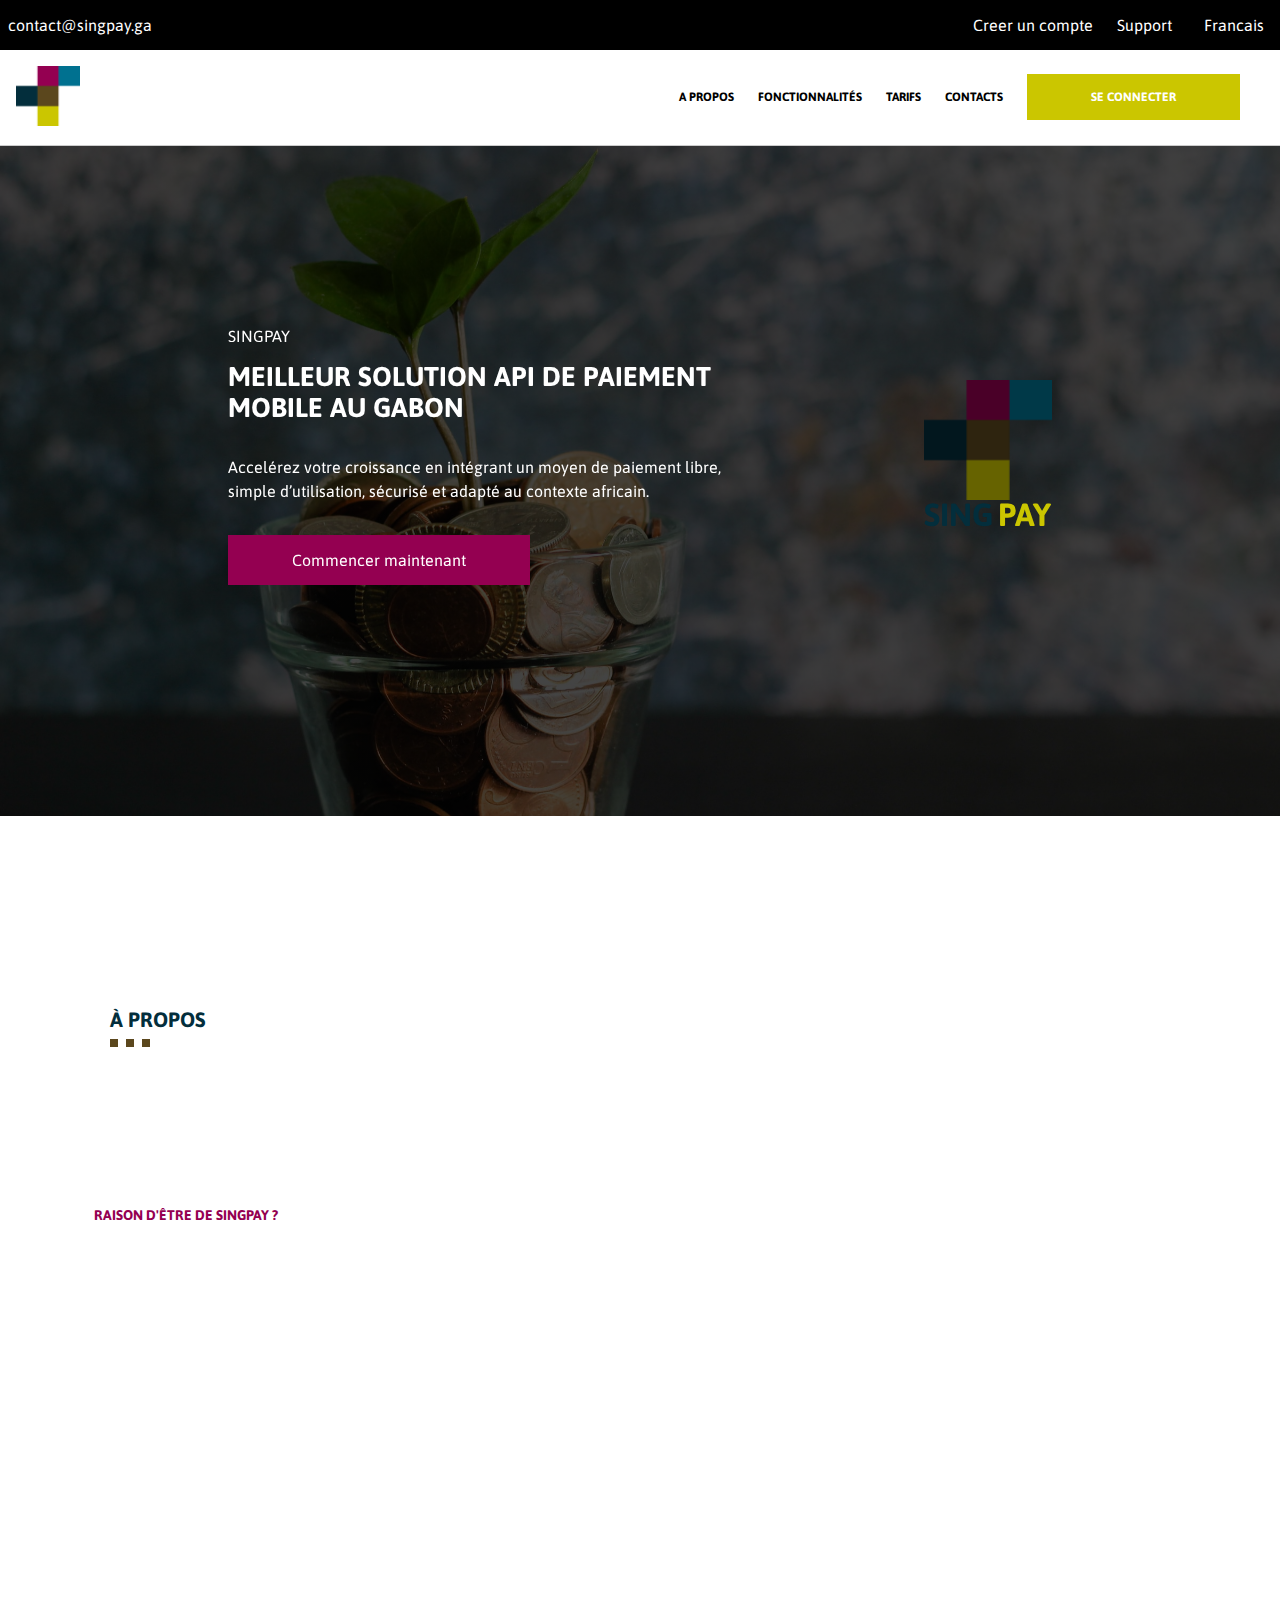
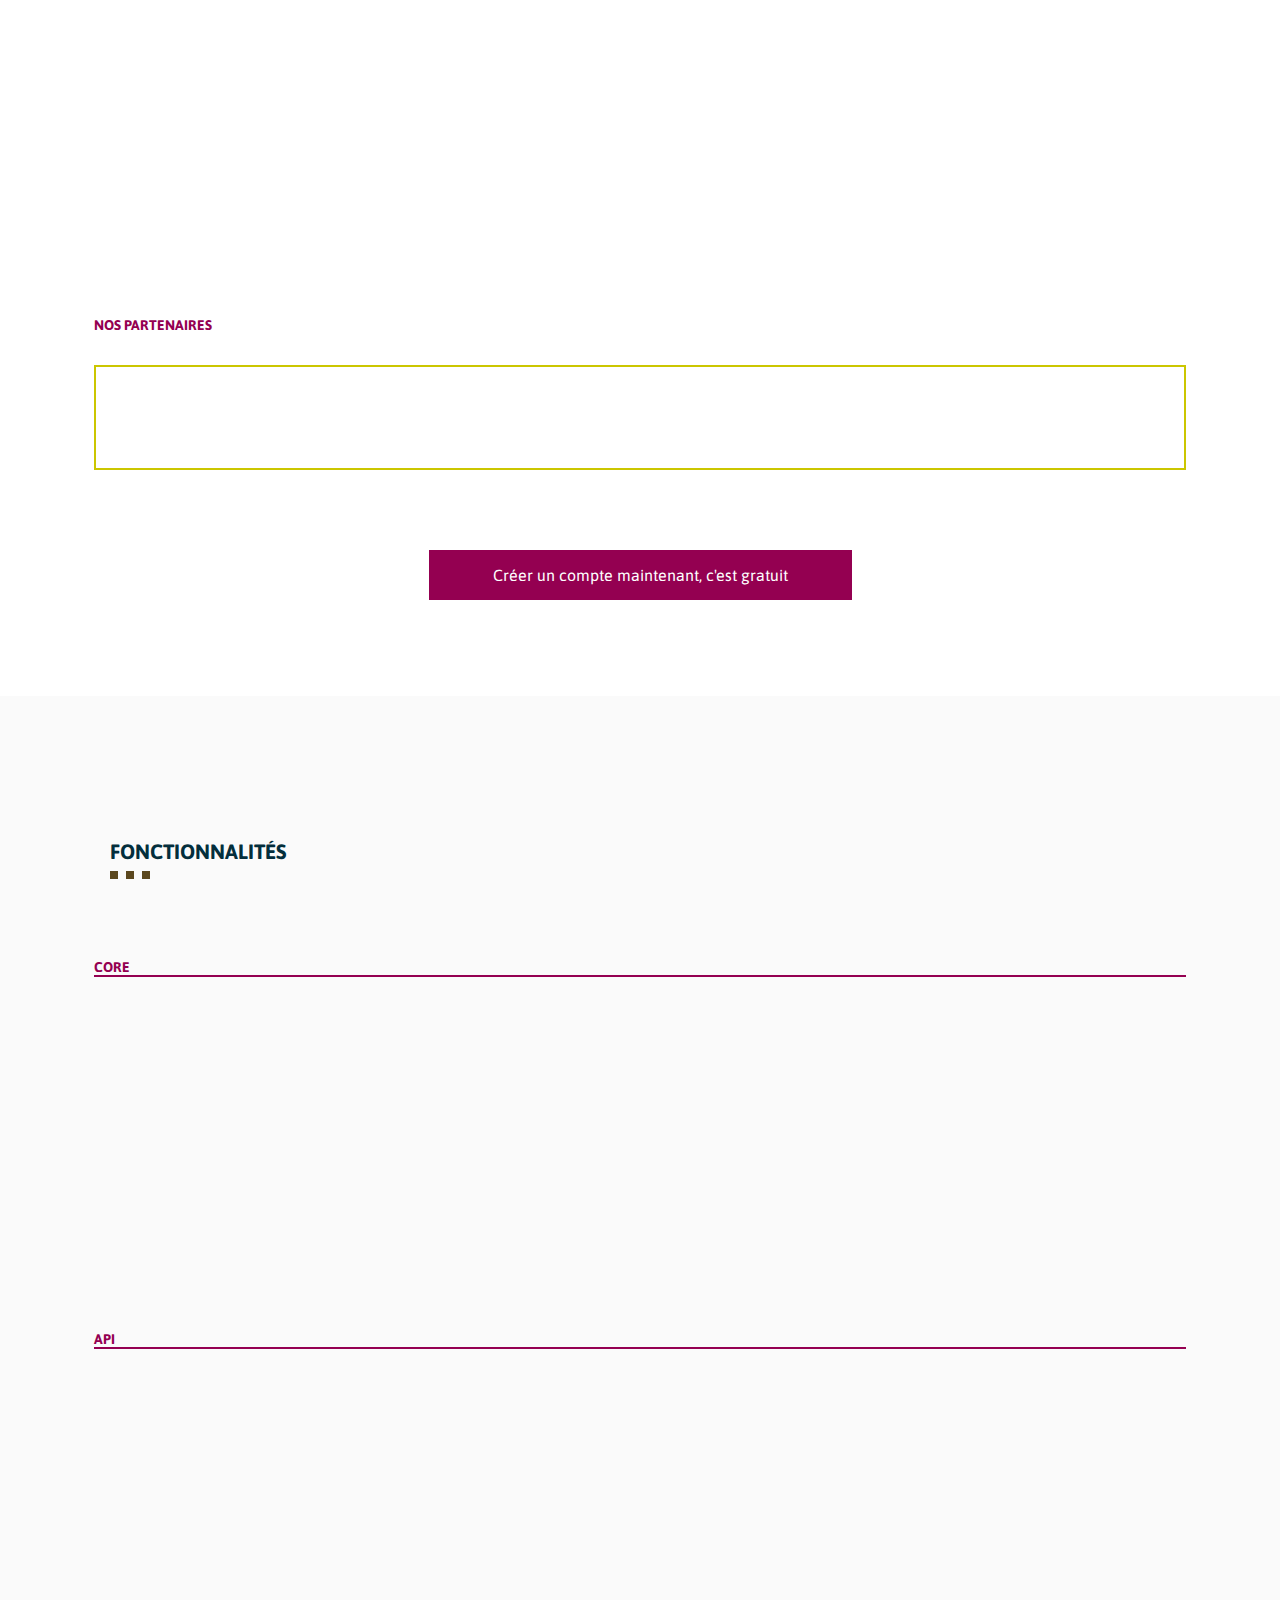
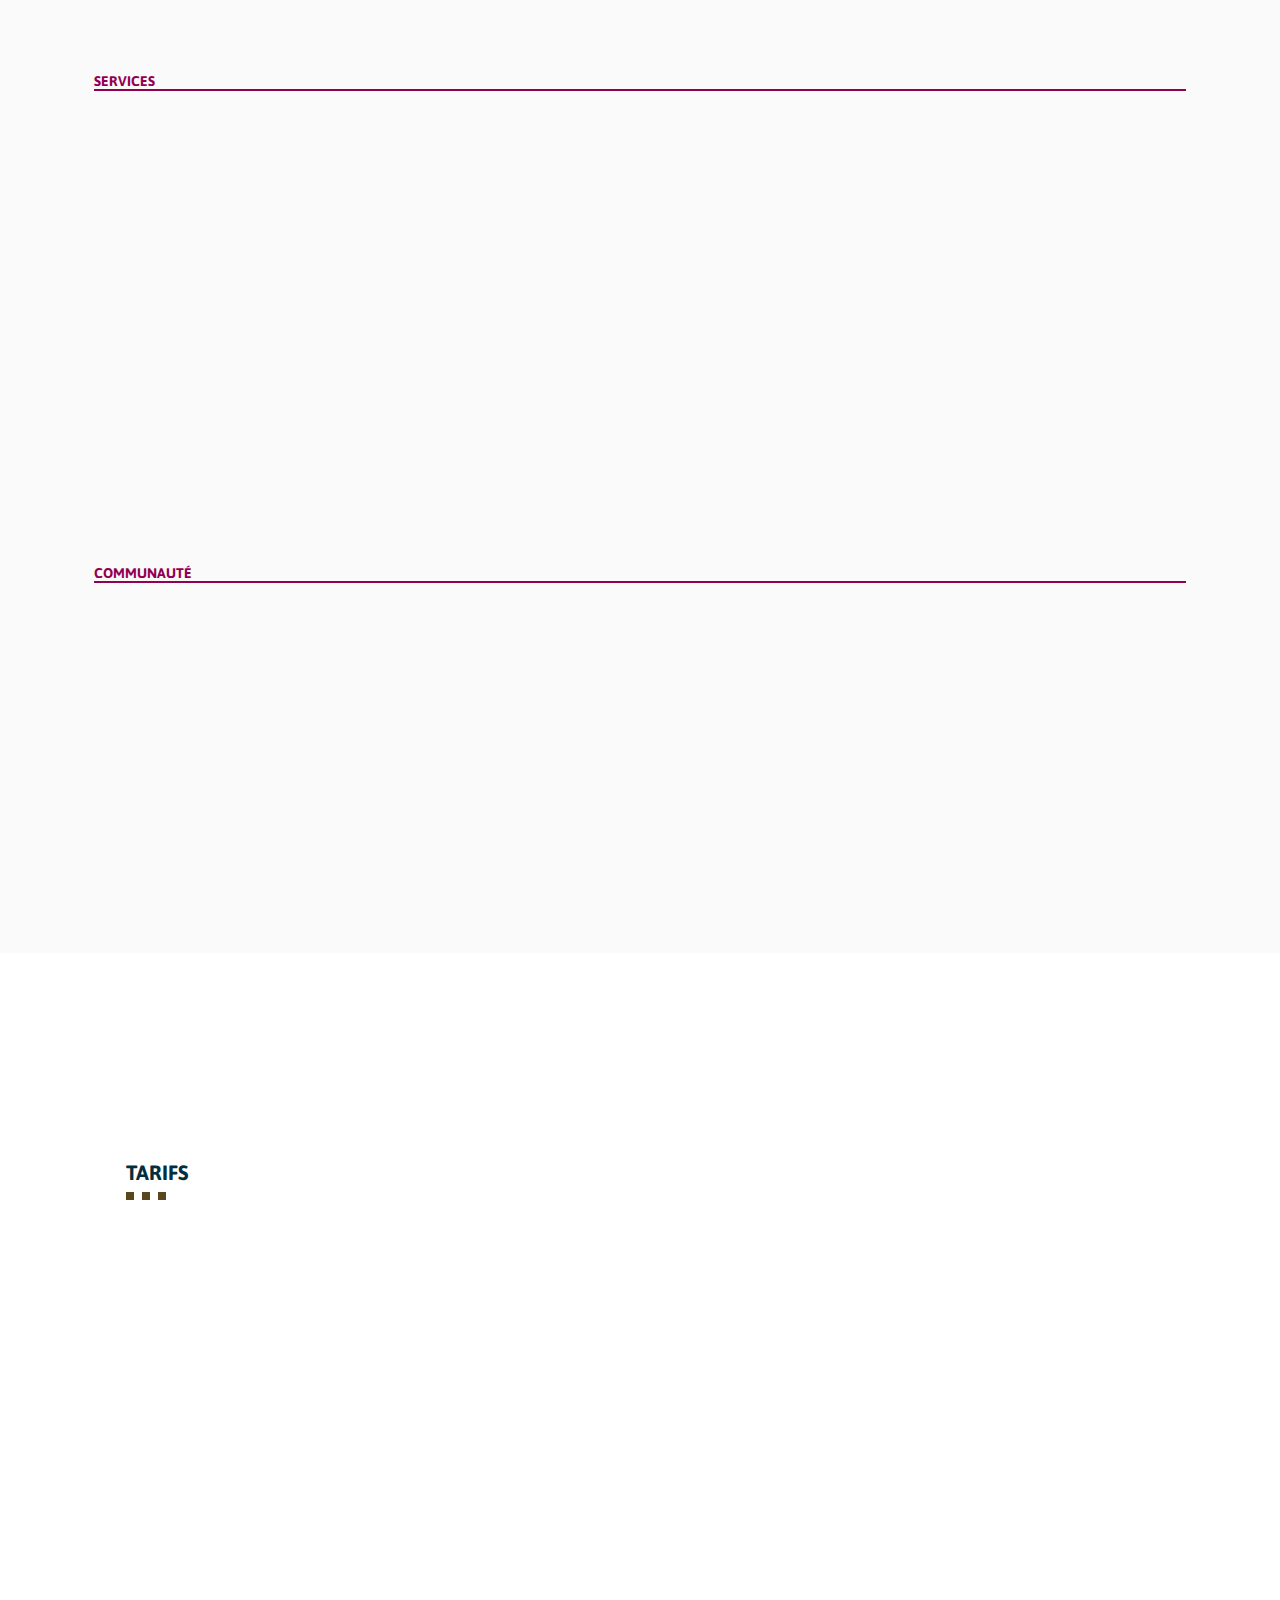
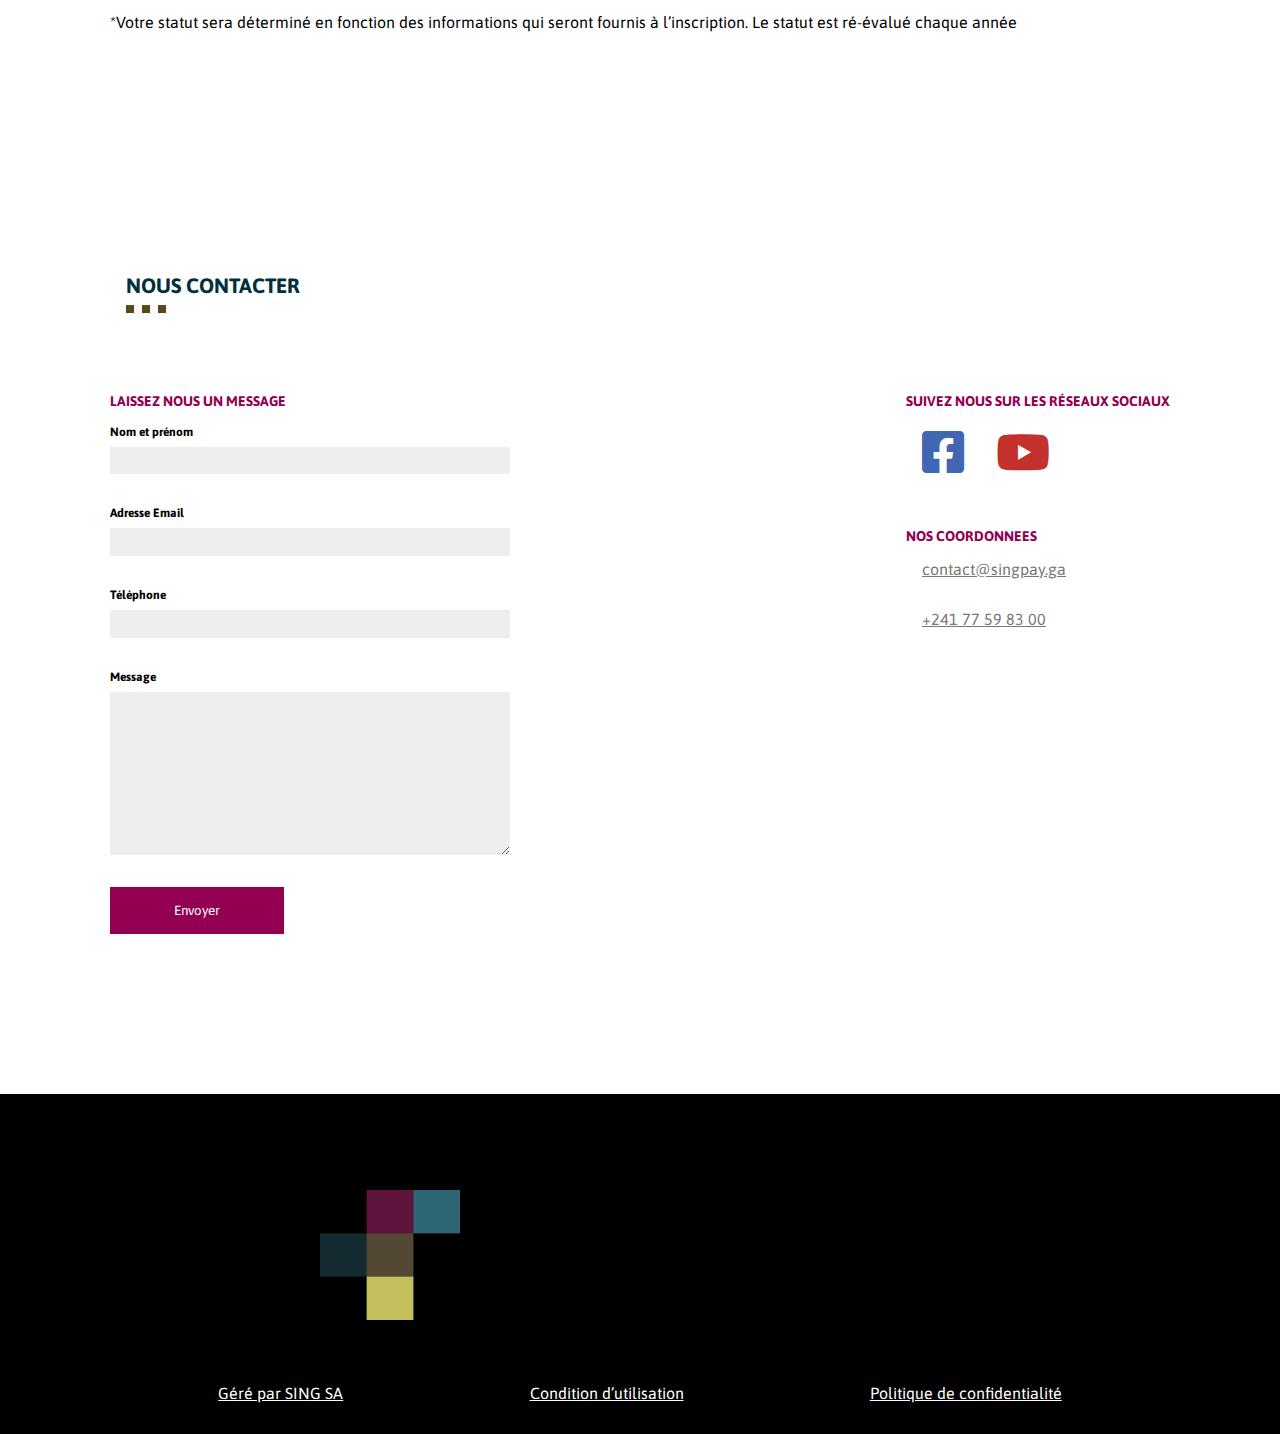
==== index.html @ ab8f1de6 "feat animation" ====
<!DOCTYPE html>
<html lang="en">
<head>
  <meta charset="UTF-8">
  <meta http-equiv="X-UA-Compatible" content="IE=edge">
  <meta name="viewport" content="width=device-width, initial-scale=1.0">
  <title>SingPay - Accelérer votre croissance en intégrant un moyen de paiement libre, simple d’utilisation, sécurisé et adapté au contexte africain.</title>
  
  <link href="https://unpkg.com/aos@2.3.1/dist/aos.css" rel="stylesheet">
  <script src="https://unpkg.com/aos@2.3.1/dist/aos.js"></script>
  <link rel="stylesheet" href="./lib/icomoon/style.css">
  <link rel="stylesheet" href="https://cdnjs.cloudflare.com/ajax/libs/font-awesome/5.15.4/css/all.min.css" integrity="sha512-1ycn6IcaQQ40/MKBW2W4Rhis/DbILU74C1vSrLJxCq57o941Ym01SwNsOMqvEBFlcgUa6xLiPY/NS5R+E6ztJQ==" crossorigin="anonymous" referrerpolicy="no-referrer" />
  <link rel="stylesheet" href="https://cdnjs.cloudflare.com/ajax/libs/font-awesome/5.15.3/css/all.min.css" integrity="sha512-iBBXm8fW90+nuLcSKlbmrPcLa0OT92xO1BIsZ+ywDWZCvqsWgccV3gFoRBv0z+8dLJgyAHIhR35VZc2oM/gI1w==" crossorigin="anonymous" />
  <link rel="preconnect" href="https://fonts.gstatic.com">
  <link href="https://fonts.googleapis.com/css2?family=Asap&family=Asap+Condensed&family=Roboto&display=swap" rel="stylesheet">
  <link href="https://fonts.googleapis.com/css2?family=Bebas+Neue&display=swap" rel="stylesheet">
  <link rel="stylesheet" href="./style/style.css">
  <link rel="stylesheet" href="./style/header.css">
  <link rel="stylesheet" href="./style/home.css">
  <link rel="stylesheet" href="./style/about.css">
  <link rel="stylesheet" href="./style/feature.css">
  <link rel="stylesheet" href="./style/pricing.css">
  <link rel="stylesheet" href="./style/contact.css">
  <link rel="stylesheet" href="./style/footer.css">
  
</head>
<body>
  
  <header>
    <aside class="topbar">
      <a href="mailto:contact@singpay.ga" class="email">contact@singpay.ga</a>
      <div class="support">
        <a href="https://client.singpay.ga/register" class="CreateAccount">Creer un compte</a>
        
        <div class="dropdown">
          <span class="dropdown-title Support">Support</span>
          <div class="dropdown-content">
            <a href="https://client.singpay.ga/doc/reference/index.html" target="blank" class="dropdown-item Documentation">Documentation</a>
            <a href="#" class="dropdown-item Tuto">Didactitiel</a>
          </div>
        </div>
        
        <div class="dropdown">
          <span class="dropdown-title" id="langId">Francais</span>
          <div class="dropdown-content">
            <a href="#" class="dropdown-item French" onclick="translateUI('fr')">Français</a>
            <a href="#" class="dropdown-item English" onclick="translateUI('en')">English</a>
          </div>
        </div>
        
      </div>
    </aside>
    
    <aside class="main-header">
        <a href="/"><img src="./images/icon.png" alt="Logo" class="logo"></a>
        <span class="humberger" onclick="toogleMenu('mainNav')">
          <i class="fas fa-bars"></i>
        </span>
        <nav id="mainNav">
          <span class="humberger" onclick="toogleMenu('mainNav')">
            <i class="fas fa-times"></i>
          </span>
          <a href="#about" onclick="hideMenu('mainNav')" class="About">A propos</a>
          <a href="#feature" onclick="hideMenu('mainNav')" class="Feature">Fonctionnalités</a>
          <a href="#pricing" onclick="hideMenu('mainNav')" class="Pricing">Tarifs</a>
          <a href="#contact" onclick="hideMenu('mainNav')" class="Contact">Contacts</a>
          <a href="https://client.singpay.ga/login" class="yellow-button Connect" onclick="hideMenu('mainNav')">Se connecter</a>
        </nav>
    </aside>
  </header>

  <section class="home">
    <aside class="content" data-aos="fade-in">
      <span class="text-head">SingPay</span>
      <span class="text-title BestTool">Meilleur solution API de paiement Mobile au Gabon</span>
      <p class="ValueProposition">Accelérez votre croissance en intégrant un moyen de paiement libre, simple d’utilisation, sécurisé et adapté au contexte africain.</p>
      
      <a href="https://client.singpay.ga/register" class="pink-button StartNow">Commencer maintenant</a>
    </aside>
    
    <aside class="illustration"  data-aos="fade-right">
      <img src="./images/icon.png" alt="Logo" class="logo">
      <p class="singpay">
        <span class="blue">SING</span>
        <span class="yellow">PAY</span>
      </p>
    </aside>
  </section>

  
  <main>
    <div class="main-wrapper">
      <section id="about" class="about">
          <div class="section-wrapper">
            <div class="section-title">
              <h1 class="About">à Propos</h1>
              <div class="squares">
                <div class="square1"></div>
                <div class="square2"></div>
                <div class="square3"></div>
              </div>
            </div>
            
            <p class="about-main-p" data-aos="zoom-in">SingPay est un agrégateur de moyens de paiements simple d'utilisation, accessible aux startups et aux grandes entreprises avec un support pour les projets de l'administration publique.</p>
            
            <h3 class="Partner">Raison d'être de SingPay ?</h3>
            
            <div class="raison">
              <div class="img-container" data-aos="fade-right">
                <img src="./images/raison.jpg" alt="Raison d'etre">
              </div>
              
              <div class="raison-text" data-aos="fade-up">
                <i class="fas fa-quote-left"></i>
                <p>L’objectif de SingPay est de faciliter l’intégration des moyens de paiement dans les différentes solutions d’un écosystème digital en croissance, en baissant un certain nombre barrière à l’entrée notamment pour les projets en démarrage et les projets de l’administration publique.</p>
                <i class="fas fa-quote-right"></i>
              </div>
            </div>

            <article>
              <aside data-aos="zoom-in">
                <span class="icon-weakness"></span>
                <h2 class="Integrateur">Sans frais</h2>
                <p class="WhyAPI">SingPay ne reçoit aucun frais pour les projets qui n’ont pas encore atteint un certain niveau de transaction.</p>
              </aside>
              
              <aside data-aos="zoom-in">
                <span class="icon-secure"></span>
                <h2 class="Gateway">Tiers de confiance</h2>
                <p class="WhyGateway">SingPay réponds aux exigeances des différentes solutions de paiement et mets à la disposition de ces utilisateurs des API permettant d'utiliser ces solutions sans configuration supplémentaires.</p>
              </aside>
              
              <aside data-aos="zoom-in">
                <span class="icon-click" style="font-weight: 500; transform: scale(1.4);"></span>
                <h2 class="Dashboard">Facile d’acces</h2>
                <p class="WhyDashboard">La création d'un compte sur SingPay est gratuit et ce dernier vous donne directement accès aux fonctionnalité offerte dans un environnement test similaire à celui de prodcution.</p>
              </aside>
              
            </article>
            
            <h3 class="Partner">Nos Partenaires</h3>
            
            <div class="partners">
              <img src="./images/airtel_money.png" alt="Airtel Money" data-aos="zoom-in" class="partner">
              <img src="./images/ecobankpay.jpg" alt="Airtel Money" data-aos="zoom-in" class="partner">
            </div>
            
            <div class="action">
              <a href="https://client.singpay.ga/register" class="pink-button CreateAccountNowIsFree">Créer un compte maintenant, c'est gratuit</a>
            </div>
          </div>
          
      </section>
      
      <section id="feature" class="feature">
        <div class="section-wrapper">
          <div class="section-title">
            <h1 class="Feature">Fonctionnalités</h1>
            <div class="squares">
              <div class="square1"></div>
              <div class="square2"></div>
              <div class="square3"></div>
            </div>
          </div>
          
          <article>
            <h3>Core</h3>
         
            <div class="features" data-aos="fade-up">
              <aside>
                <h4 class="Paiement">Paiement</h4>
                <p class="PaimentExplain">Permettez à vos clients d’effectuer des paiements mobile money depuis votre plateforme de paiement en ligne.</p>
              </aside>
              
              <aside>
                <h4>Portefeuille</h4>
                <p class="WordPressExplain">SingPay encapsule les comptes réels des clients dans des Portefeuille.</p>
              </aside>
              
              <aside>
                <h4>Transaction</h4>
                <p class="PrestashopExplain">Dans le module core SingPay gère les paiements réels aux partenaires et associe chaque transaction au portefeuille correspondant.</p>
              </aside>
            </div>
          </article>
          
          <article>
            <h3>API</h3>
            
            <div class="features large" data-aos="fade-up">
              <aside>
                <h4 class="Wallet">SingPay Ref</h4>
                <p class="WalletExplain">SingPay fournis aux developpeurs une API Restfull leur permettant de realiser des interactions sur les Portefeuille, les transactions et les paiement.</p>
                <a href="https://client.singpay.ga/doc/reference/index.html" class="ShowTuto">Voir la documentation</a>
              </aside>

            </div>
          </article>
          
          <article>
            <h3>Services</h3>
         
            <div class="features" data-aos="fade-up">
              <aside>
                <h4 class="Paiement">Workspace</h4>
                <p class="PaimentExplain">En créant un compte sur la plateforme SingPay client, vous avez automatiquement accès à SingPay Workspace. Cette plateforme vous permet d’accéder à vos identifiants d’API, de gérer vos portefeuilles et vos transactions, d’accéder à l’API et de partager les informations sur un portefeuille à vos partenaires.</p>
              </aside>
              
              <aside>
                <h4>Sandbox</h4>
                <p class="WordPressExplain">Juste apèrs votre inscription, SingPay vous crée un portefeuille virtuel. Ce qui vous permet d’utiliser l’API comme si vous aviez un portefeuille réel.</p>
              </aside>
              
              <aside>
                <h4>Externalisation</h4>
                <p class="PrestashopExplain">Vous ne voulez pas réaliser de développement en ce qui concerne le paiement, vous pouvez externaliser votre processus de paiement en vous synchronisant avec notre plateforme de paiment en ligne sécurisé sans avoir besoin de coder quoi que ce soit.</p>
              </aside>
            </div>
          </article>
          
          <article>
            <h3>Communauté</h3>
         
            <div class="features" data-aos="fade-up">
              <aside>
                <h4 class="Paiement">Plugin</h4>
                <p class="PaimentExplain">Les développeurs qui utilisent SingPay au quotidien partagent leur expérience en proposant des outils permettant de faciliter les intégrations dans différentes situations.</p>
              </aside>
              
              <aside>
                <h4>Integration</h4>
                <p class="WordPressExplain">Nous mettons systématiquement des ressources à votre disposition pour vous aider à intégrer nos différentes solutions.</p>
              </aside>
              
              <aside>
                <h4>Support</h4>
                <p class="PrestashopExplain">Le support SingPay est constitué d'une Documentation de référence, d'un didactitiel vidéo et d'un contact support disponible 24/7 </p>
              </aside>
            </div>
          </article>
        </div>
      </section>
      
      <section id="pricing" class="pricing">
        <div class="section-wrapper">
          <div class="section-wrapper">
            <div class="section-title">
              <h1 class="Pricing">Tarifs</h1>
              <div class="squares">
                <div class="square1"></div>
                <div class="square2"></div>
                <div class="square3"></div>
              </div>
            </div>
            
            <div class="offres">
              
              <div class="offre" data-aos="flip-up">
                <h4 class="title">Startup</h4>
                <p class="detail StartupExplain">En dessous de 25 Million de transactions enregistré sur SingPay, vous bénéficiez de 0% de frais.</p>
                <p class="taux StartupTaux">Gratuit</p>
              </div>
              
              <div class="offre" data-aos="flip-up">
                <h4 class="title Entreprise">Entreprise</h4>
                <p class="detail EnterpriseExplain">Entreprise ayant réalisé un chiffre d’affaire supérieur à 25 Million de Francs CFA.</p>
                <p class="taux">2,5 % <span class="PerTransaction">par transaction</span></p>
              </div>
              
              <div class="offre" data-aos="flip-up">
                <h4 class="title">Administration</h4>
                <p class="detail AdminExplain">Les solutions numériques commandés par l’administration public</p>
                <p class="taux ">1,5 % <span class="PerTransaction">par transaction</span></p>
              </div>
              
            </div>
            
            <p class="PricingNB">*Votre statut sera déterminé en fonction des informations qui seront fournis à l’inscription. Le statut est ré-évalué chaque année</p>
        </div>
      </section>
      
      <section id="contact" class="contact">
        <div class="section-wrapper">
          <div class="section-wrapper">
            <div class="section-title">
              <h1 class="Contact">Nous contacter</h1>
              <div class="squares">
                <div class="square1"></div>
                <div class="square2"></div>
                <div class="square3"></div>
              </div>
            </div>
          </div>
          
          <div class="contacts">
            <div class="contact-form">
              
              <h3 class="LetMessage">Laissez nous un message</h3>
              
              <div class="form-group">
                <label for="nom" class="Fullname">Nom et prénom</label>
                <input id="nom" type="text">
              </div>
              
              <div class="form-group">
                <label for="email" class="Email">Adresse Email</label>
                <input type="email" id="email">
              </div>
              
              <div class="form-group">
                <label for="telephone" class="Tel">Téléphone</label>
                <input type="tel" id="telephone">
              </div>
              
              <div class="form-group">
                <label for="message" class="Message">Message</label>
                <textarea name="message" id="message" cols="30" rows="10"></textarea>
              </div>
              
              <button class="pink-button Send" onclick="sendMessage()">Envoyer</button>
              
              <div id="feedback" style="padding: 1rem;"></div>
              
            </div>
            
            <div class="other-contact">
              <h3 class="Follow">Suivez nous sur les réseaux sociaux</h3>
              <div class="socials">
                <a href="#" style="color: #4267B2;"><i class="fab fa-facebook-square"></i></a>
                <a href="#" style="color: #C4302B;"><i class="fab fa-youtube"></i></a>
              </div>
              
              <h3 class="Coordonne">Nos coordonnees</h3>
              
              <div class="coordonnees">
                <a href="mailto://contact@singpay.ga">contact@singpay.ga</a>
                <a href="tel://+241077598300"> +241 77 59 83 00</a>        
              </div>
              
            </div>
          </div>
      </section>
    </div>
  </main>
  
  <footer>
    <section class="message">
      <img src="./images/icon.png" alt="LOGO" class="gray-logo">
      <p class="Presentation" data-aos="fade-left">SingPay est un intégrateur d’API de paiement mobile développé par la Société d’Incubation Numérique du Gabon pour aider les startups à se lancer plus rapidement en baissant la barrière du partage de revenu avec les autres acteurs imposé par les intégrateurs traditionnels.</p>
    </section>
    
    <section class="link">
      <a href="https://www.sing.ga" class="By">Géré par SING SA</a>
      <a href="#" class="CGU">Condition d’utilisation</a>
      <a href="#" class="PC">Politique de confidentialité</a>
    </section>
  </footer>
  
  <script src="./js/script.js"></script>
  
</body>
</html>
---- lib/icomoon/style.css ----
@font-face {
  font-family: 'icomoon';
  src:  url('fonts/icomoon.eot?816x1d');
  src:  url('fonts/icomoon.eot?816x1d#iefix') format('embedded-opentype'),
    url('fonts/icomoon.ttf?816x1d') format('truetype'),
    url('fonts/icomoon.woff?816x1d') format('woff'),
    url('fonts/icomoon.svg?816x1d#icomoon') format('svg');
  font-weight: normal;
  font-style: normal;
  font-display: block;
}

[class^="icon-"], [class*=" icon-"] {
  /* use !important to prevent issues with browser extensions that change fonts */
  font-family: 'icomoon' !important;
  speak: never;
  font-style: normal;
  font-weight: normal;
  font-variant: normal;
  text-transform: none;
  line-height: 1;

  /* Better Font Rendering =========== */
  -webkit-font-smoothing: antialiased;
  -moz-osx-font-smoothing: grayscale;
}

.icon-click:before {
  content: "\e900";
}
.icon-secure:before {
  content: "\e901";
}
.icon-weakness:before {
  content: "\e902";
}
---- style/style.css ----
* {
  padding: 0;
  margin: 0;
  box-sizing: border-box;
  font-family: 'Asap', sans-serif;
  scroll-behavior: smooth;
}

/*Main*/

p {
  line-height: 1.5em;
}

.home {
  margin-top: 6rem;
}

section {
  display: flex;
  flex-direction: column;
  justify-content: flex-start;
  align-items: center;
}

section .section-wrapper {
  width: 1124px;
  max-width: 95%;
  padding: 1rem;
}

main .main-wrapper section {
  margin-top: 4rem;
}

h3 {
  color: #940051;
  text-transform: uppercase;
  font-size: 14px;
}

/* dropdown*/

.dropdown {
  display: flex;
  flex-direction: column;
}

.dropdown .dropdown-content {
  height: 0;
  width: 0;
  transition: 0.4s;
  position: absolute;
  overflow: hidden;
  transform: translate(-3rem, 1rem);
}

.dropdown:hover .dropdown-content {
  display: flex;
  flex-direction: column;
  background-color: white;
  box-shadow: 1px 0.5px 10px #444;
  border-radius: 4px;
  padding: 0;
  height: 6rem;
  width: fit-content;
  margin-right: 10rem;
}

.dropdown:hover .dropdown-content .dropdown-item {
  padding: 1rem;
  color: black;
  font-size: 0.9em;
}

.dropdown:hover .dropdown-content .dropdown-item:hover {
  padding: 1rem;
  color: black;
  background-color: #ccc;
}


/*Button*/

.yellow-button {
  background-color: #CBC600;
  color: white;
  padding: 1rem 4rem;
  display: inline-block;
  text-align: center;
}

.pink-button {
  background-color: #940051;
  color: white;
  padding: 1rem 4rem;
  display: inline-block;
  text-align: center;
  text-decoration: none;
}

/* Section title */

.section-title {
  display: flex;
  flex-direction: column;
  justify-content: flex-start;
  align-items: flex-start;
  padding: 1rem;
}

.section-title h1 {
  text-transform: uppercase;
  color: #032E3C;
  font-weight: bold;
  margin-top: 6rem;
  margin-bottom: 0.5rem;
  font-size: 1.3em;
}

.section-title .squares {
  display: flex;
}

.section-title .squares > div {
  width: 0.5rem;
  height: 0.5rem;
  background-color: #5B471D;
  margin-right: 0.5rem;
}

/*humberger*/

.humberger {
  width: 40px;
  height: 40px;
  justify-content: center;
  align-items: center;
  display: flex;
  border-radius: 100px;
  border: 2px solid #CBC600;
  color: #CBC600;
  display: none;
}

.humberger i {
  font-size: 24px;
}

/* Button */

button {
  border: none;
}
---- style/header.css ----
header {
  position: fixed;
  z-index: 999;
  top: 0;
  left: 0;
  width: 100%;
}

header .topbar {
  background: black;
  display: flex;
  flex-direction: row;
  justify-content: space-between;
  align-items: center;
  align-content: center;
  color: white;
  padding-left: 0.5rem;
}

header .topbar a {
  text-decoration: none;
  color: white;
}

header .topbar .support {
  display: flex;
  flex-direction: row;
  align-items: center;
}

header .topbar .support * {
  padding: 0.5rem;
}


header .main-header .logo {
  width: 4rem;
}

header .main-header {
  display: flex;
  flex-direction: row;
  justify-content: space-between;
  align-content: center;
  padding: 1rem;
  border-bottom: 1px solid #ccc;
  background: white;
}

header .main-header nav {
  display: flex;
  flex-direction: row;
  align-items: center;
  justify-content: flex-start;
}

header .main-header nav a {
  text-decoration: none;
  margin-right: 1.5rem;
  font-size: 12px;
  font-weight: bold;
  text-transform: uppercase;
  color: black;
  transition: 0.4s;
}

header .main-header nav a:hover {
  color: #CBC600;
  border: 1px solid #CBC600;
  background-color: white;
}

header .main-header nav .yellow-button {
  color: white;
}

@media (max-width: 700px) {
  .humberger {
    display: flex;
  }
  
  header .main-header nav {
    height: 0;
    overflow: hidden;
    position: fixed;
    top: 0;
    left: 0;
    transition: 0.4s;
    background: white;
    display: flex;
    flex-direction: column;
    justify-content: center;
    align-items: center;
    z-index: 99999;
    width: 100vw;
    background: linear-gradient(#ffffff9c, #ffffff9c),
     url(https://images.unsplash.com/photo-1493552152660-f915ab47ae9d?ixid=MnwxMjA3fDB8MHxwaG90by1wYWdlfHx8fGVufDB8fHx8&ixlib=rb-1.2.1&auto=format&fit=crop&w=634&q=80);
  }
  
  header .main-header .show-nav {
    height: 100vh;
  }
  
  header .main-header .show-nav a {
    display: inline-block;
    margin-bottom: 2rem;
    transition: 0.4s;
  }
  
  header .main-header .show-nav .humberger {
    position: absolute;
    top: 2rem;
    right: 2rem;
  }
}

@media (max-width: 500px) {
  
  header .topbar .email {
    display: none;
  }
}
---- style/home.css ----
.home {
  display: flex;
  flex-direction: row;
  justify-content: space-evenly;
  align-items: center;
  padding: 2rem;
  height: 80vh;
  background: linear-gradient(#000000bb, #000000bb), url(../images/background.jpg);
  background-repeat: no-repeat;
  background-size: cover;
}

.home .illustration .logo {
  width: 8rem;
  filter: brightness(0.5);
}

.home .content {
  display: flex;
  flex-direction: column;
  justify-content: flex-start;
  align-items: flex-start;
  max-width: 500px;
}

.home .content .text-head {
  text-transform: uppercase;
  padding-bottom: 1rem;
  color: #fff;
}

.home .content .text-title {
  padding-bottom: 2rem;
  font-size: 1.7em;
  text-transform: uppercase;
  font-weight: bold;
  color: white;
}

.home .content p {
  padding-bottom: 2rem;
  font-size: 1.0em;
  color: white;
}

.home .illustration .singpay .blue {
  font-size: 2.0em;
  font-weight: bold;
  color: #032E3C;
}

.home .illustration .singpay .yellow {
  font-size: 2.0em;
  font-weight: bold;
  color: #CBC600;
}

@media (max-width: 700px) {
  .home .illustration {
    display: none;
  }
}
---- style/about.css ----
.about-main-p {
  margin-top: 2rem;
}

.about article {
  display: flex;
  justify-content: space-evenly;
  align-items: flex-start;
  flex-wrap: wrap;
  margin-top: 2rem;
}

.about article aside {
  width: 18rem;
  max-width: 100%;
  padding: 1rem;
  display: flex;
  flex-direction: column;
  align-items: center;
  justify-content: center;
  border-radius: 24rem;
}

.about article aside span {
  color: #CBC600;
  font-size: 2rem;
  text-transform: uppercase;
  padding: 0.5rem;
  text-align: center;
}

.about article aside h2 {
  color: #CBC600;
  font-size: 1.1em;
  text-transform: uppercase;
  padding: 0.5rem;
  text-align: center;
}

.about article aside p {
  text-align: justify;
  font-size: 0.9em;
  text-align: center;
  color: #444;
}

.about h3 {
  margin-top: 4rem;
  margin-bottom: 2rem;
}

.about .partners {
  display: flex;
  border: 2px solid #CBC600;
  padding: 0.5rem;
}

.about .partner {
  width: 100px;
  margin-right: 4rem;
}

.about .action {
  display: flex;
  justify-content: center;
  padding: 1rem;
  margin-top: 4rem;
}

.raison {
  display: flex;
  justify-content: space-evenly;
  flex-wrap: wrap;
}

.raison-text{
  width: 32rem;
  max-width: 100%;
  display: flex;
  align-items: flex-start;
  margin: 1rem;
  margin-top: 3rem;
}

.raison-text i {
  font-size: 2.0em;
  color: #777;
  padding-right: 1rem;
  position: relative;
  bottom: 2rem;
}

.raison-text p {
  font-size: 1.2rem;
  color: #777;
}

.raison .img-container {
  min-width: 18rem;
  min-height: 18rem;
  max-height: 16rem;
  max-width: 100vw;
  overflow: hidden;
  margin: 1rem;
  border: 4px solid #CBC600;
  display: flex;
  justify-content: center;
  align-items: center;
}

.raison .img-container img {
  width: 24rem;
}

@media (max-width: 800px) {
  .raison-text {
    width: 100%;
    font-size: 1.0em;
  }
  
}
---- style/feature.css ----
.feature {
  background: #fafafa;
  padding: 1rem;
}

.feature h3 {
  border-bottom: 2px solid #940051;
  margin-bottom: 2rem;
  margin-top: 4rem;
}

.feature .features {
  display: flex;
  margin-top: 2rem;
  flex-wrap: wrap;
}

.feature .features aside {
  background: #ffffff;
  padding: 2rem;
  margin: 1rem;
  width: 400PX;
  max-width: 100%;
  flex: 1;
}

.feature .features aside p {
  padding-top: 2rem;
  padding-bottom: 1rem;
  color: #777;
}

.feature .features aside a {
  padding-top: 2rem;
  padding-bottom: 1rem;
  color: #CBC600;
}
---- style/pricing.css ----
.offres {
  width: 100%;
  display: flex;
  flex-direction: row;
  justify-content: flex-start;
  margin: 2rem;
  flex-wrap: wrap;
}

.offres .offre {
  border-right: 1px solid #fff;
  width: 300px;
  max-width: 100%;
  margin-top: 2rem;
  margin: 1rem;
}

.offres .offre .title {
  padding: 2rem;
  background: #940051;
  color: white;
  text-align: center;
}

.offres .offre .detail {
  padding: 1rem;
  height: 8rem;
  background: #ccc;
  color: #444;
}

.offres .offre .taux {
  padding: 2rem;
  background: #CBC600;
  color: white;
  text-align: center;
}
---- style/contact.css ----
.contacts {
  display: flex;
  flex-direction: row;
  justify-content: space-between;
  padding: 1rem;
  flex-wrap: wrap;
}

.contact-form {
  width: 400px;
  max-width: 100%;
}

.form-group {
  display: flex;
  flex-direction: column;
  margin-bottom: 2rem;
  margin-top: 1rem;
}

.form-group input, .form-group textarea {
  border: none;
  background: #eee;
  padding: 0.4rem;
}

.form-group label {
  font-size: 12px;
  font-weight: bold;
  padding-bottom: 0.5rem;
}

.socials {
  display: flex;
  flex-direction: row;
}

.socials a {
  font-size: 48px;
  margin: 1rem;
}

.coordonnees {
  display: flex;
  flex-direction: column;
}

.coordonnees a {
  padding: 1rem;
  color: #777;
}

h3 {
  margin-top: 2rem;
}
---- style/footer.css ----
footer {
  background: #000;
  color: white;
  padding: 2rem;
  margin-top: 6rem;
}

footer .message {
  display: flex;
  flex-direction: row;
  justify-content: center;
  width: 100%;
  padding: 2rem;
  flex-wrap: wrap;
}

footer .message .gray-logo {
  width: 140px;
  filter: grayscale(0.5);
  margin: 2rem;
}

footer .message p {
  width: 500px;
  max-width: 100%;
  padding: 1rem;
  line-height: 1.5em;
}

footer .link {
  display: flex;
  flex-direction: row;
  justify-content: space-evenly;
  width: 100%;
  flex-wrap: wrap;
}

footer .link a {
  color: white;
}
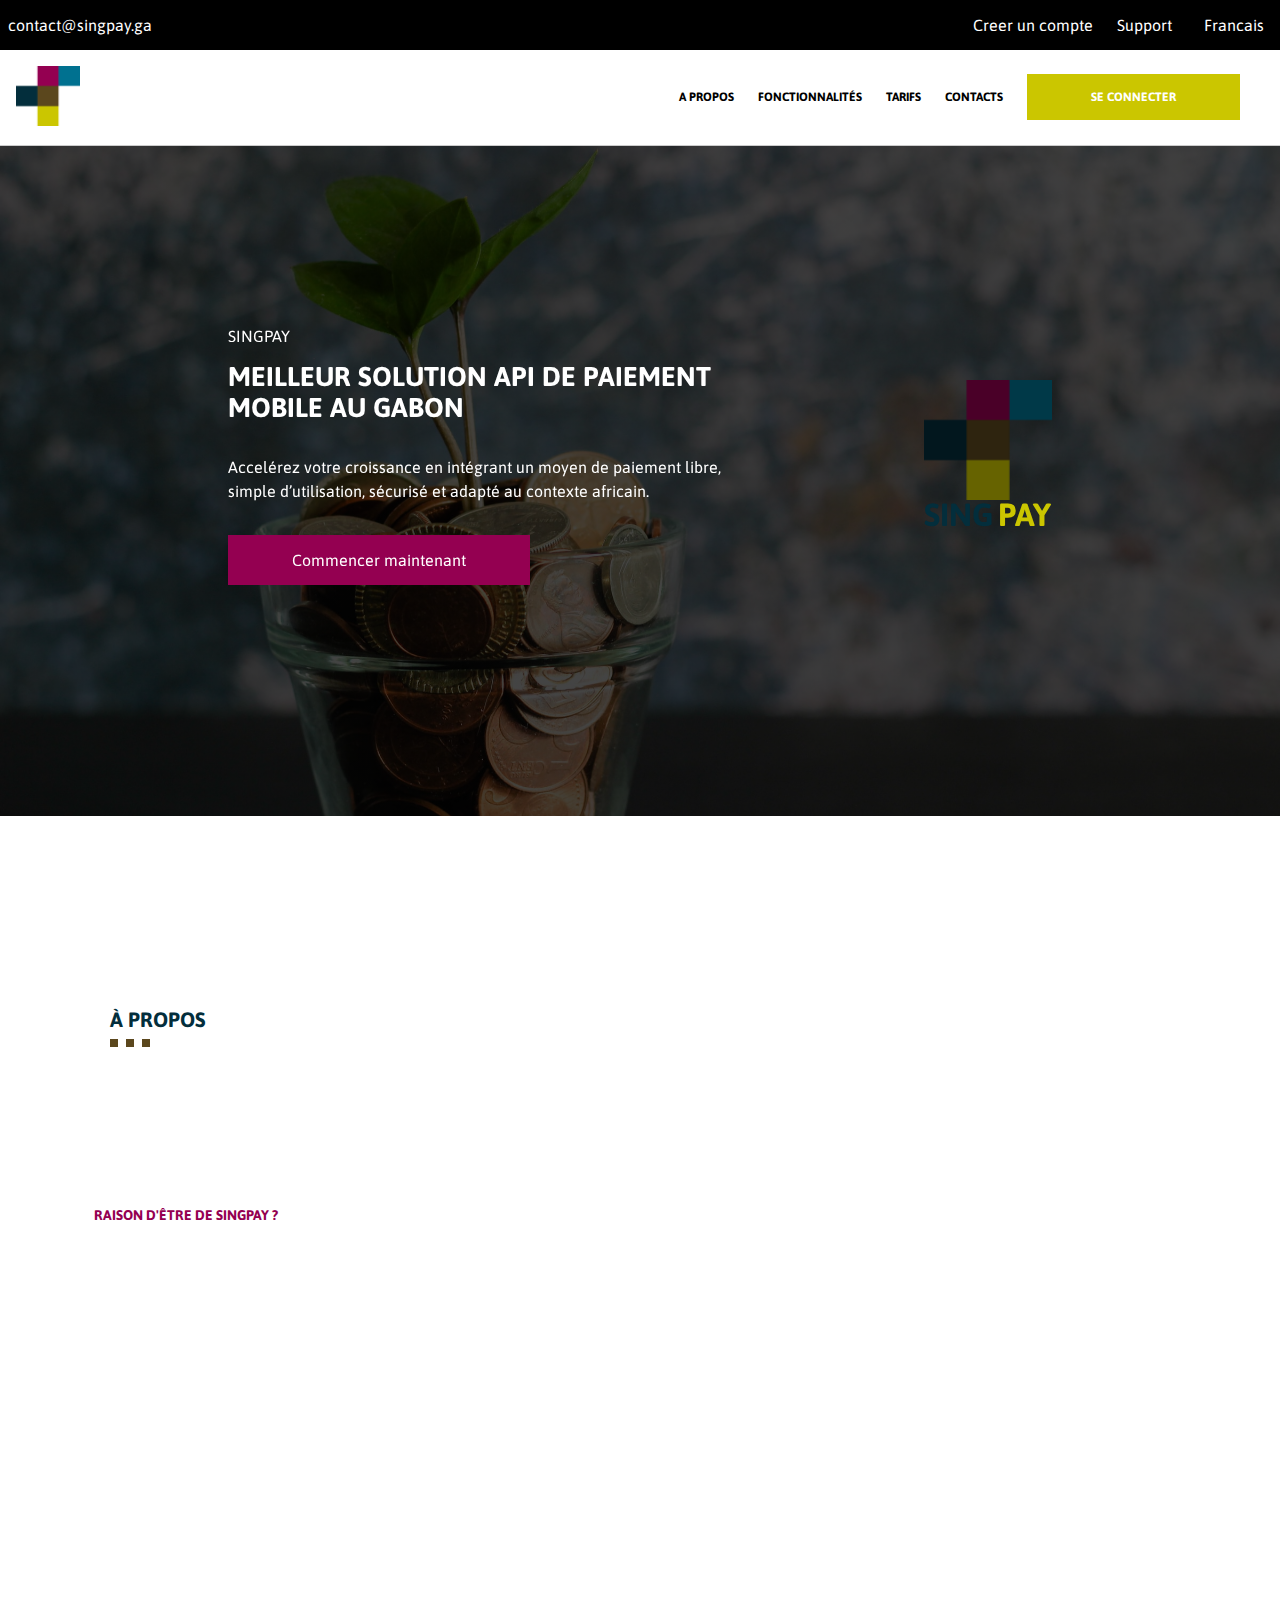
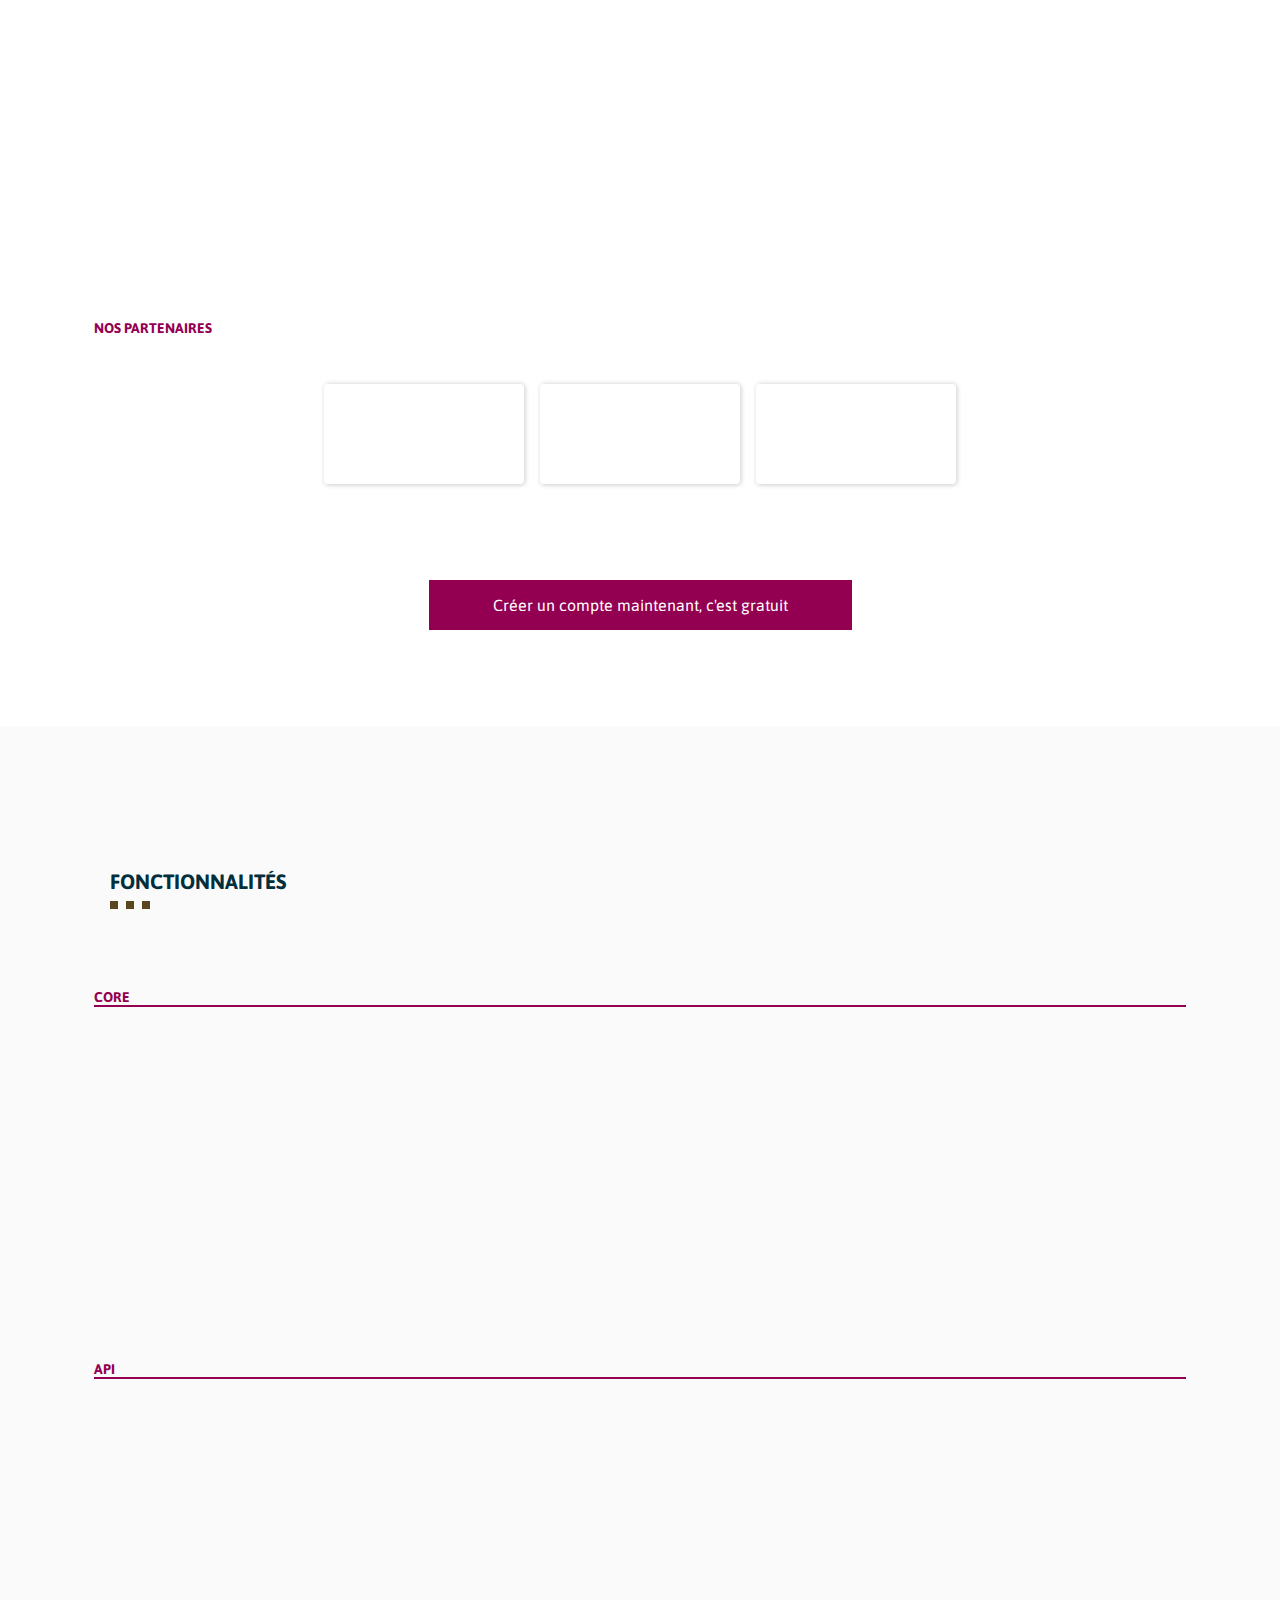
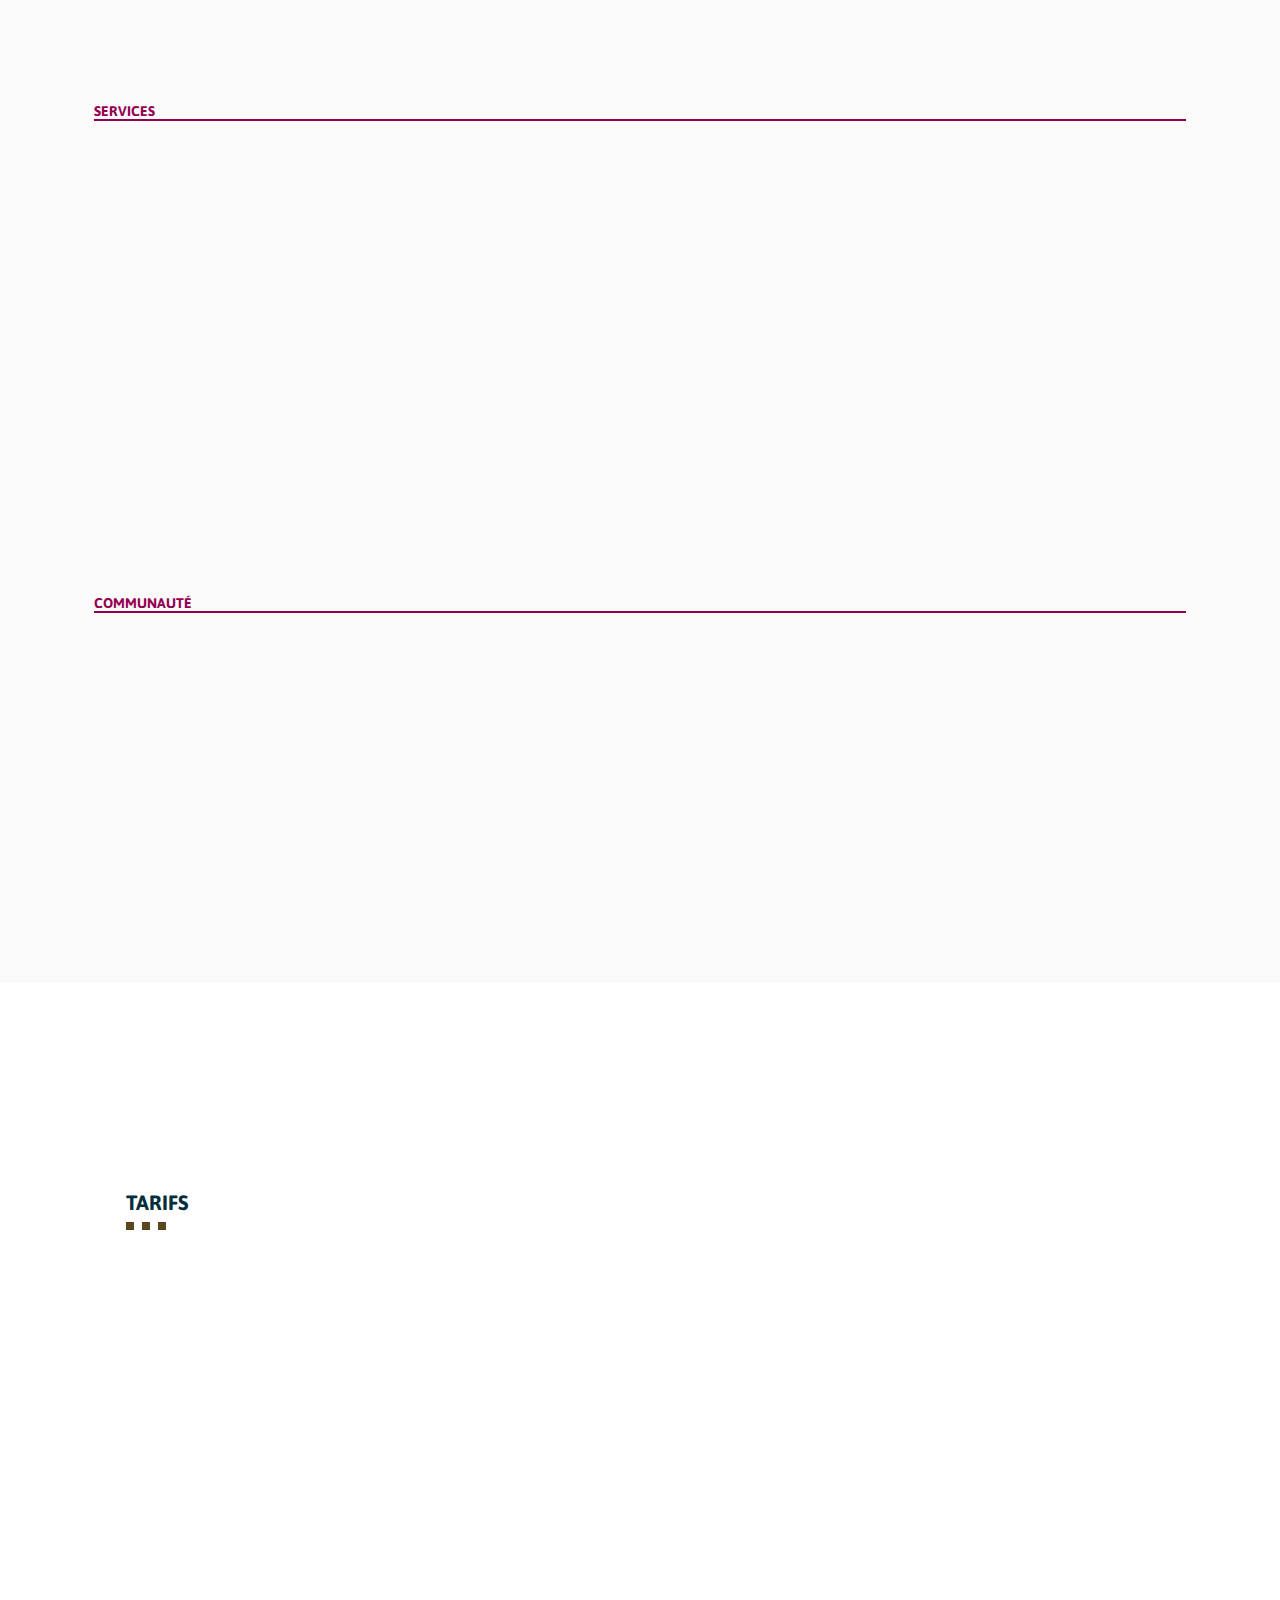
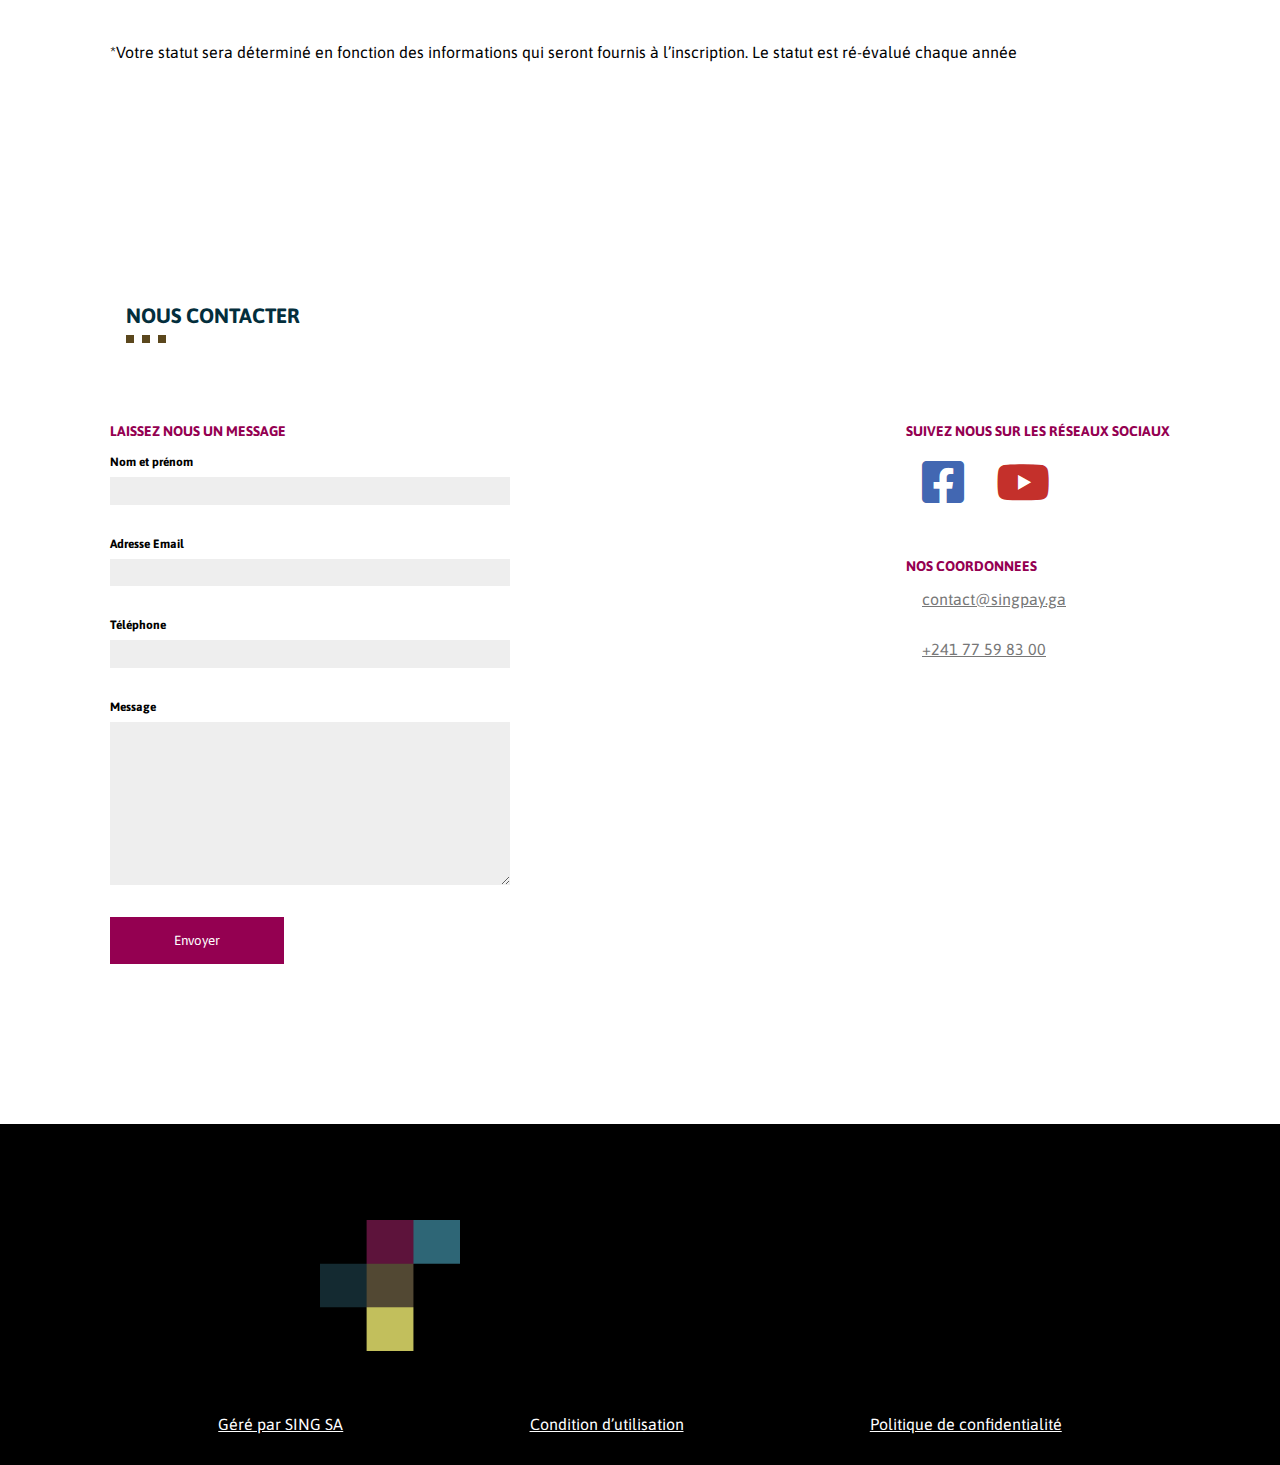
==== commit 984ae679: "feat save" ====
--- a/index.html
+++ b/index.html
@@ -141,8 +141,15 @@
             <h3 class="Partner">Nos Partenaires</h3>
             
             <div class="partners">
-              <img src="./images/airtel_money.png" alt="Airtel Money" data-aos="zoom-in" class="partner">
-              <img src="./images/ecobankpay.jpg" alt="Airtel Money" data-aos="zoom-in" class="partner">
+              <div class="partner">
+                <img src="./images/airtel_money.png" alt="Airtel Money" data-aos="zoom-in" >
+              </div>
+              <div class="partner">
+                <img src="./images/ecobankpay.jpg" alt="EcobankPay" data-aos="zoom-in" >
+              </div>
+              <div class="partner">
+                <img src="./images/moovmoney.png" alt="Moov Money" data-aos="zoom-in" >
+              </div>
             </div>
             
             <div class="action">
--- a/style/style.css
+++ b/style/style.css
@@ -5,6 +5,7 @@
   font-family: 'Asap', sans-serif;
   scroll-behavior: smooth;
 }
+
 
 /*Main*/
 
--- a/style/home.css
+++ b/style/home.css
@@ -9,6 +9,8 @@
   background: linear-gradient(#000000bb, #000000bb), url(../images/background.jpg);
   background-repeat: no-repeat;
   background-size: cover;
+  width: 100vw;
+  min-width: 100vw;
 }
 
 .home .illustration .logo {
--- a/style/about.css
+++ b/style/about.css
@@ -52,13 +52,29 @@
 
 .about .partners {
   display: flex;
-  border: 2px solid #CBC600;
-  padding: 0.5rem;
+  padding: 1.0rem;
+  display: flex;
+  justify-content: center;
+  align-items: center;
+  gap: 1rem;
+  flex-wrap: wrap;
 }
 
-.about .partner {
+.partners .partner {
+  width: 200px;
+  height: 100px;
+  padding: 0.5rem;
+  display: flex;
+  justify-content: center;
+  align-items: center;
+  padding: 1rem;
+  box-shadow: 1px 0.5px 5px #cccccc;
+  overflow: hidden;
+  border-radius: 4px;
+}
+
+.partners .partner img {
   width: 100px;
-  margin-right: 4rem;
 }
 
 .about .action {
@@ -75,7 +91,7 @@
 }
 
 .raison-text{
-  width: 32rem;
+  width: 24rem;
   max-width: 100%;
   display: flex;
   align-items: flex-start;
@@ -115,7 +131,7 @@
 
 @media (max-width: 800px) {
   .raison-text {
-    width: 100%;
+    width: 90%;
     font-size: 1.0em;
   }
   
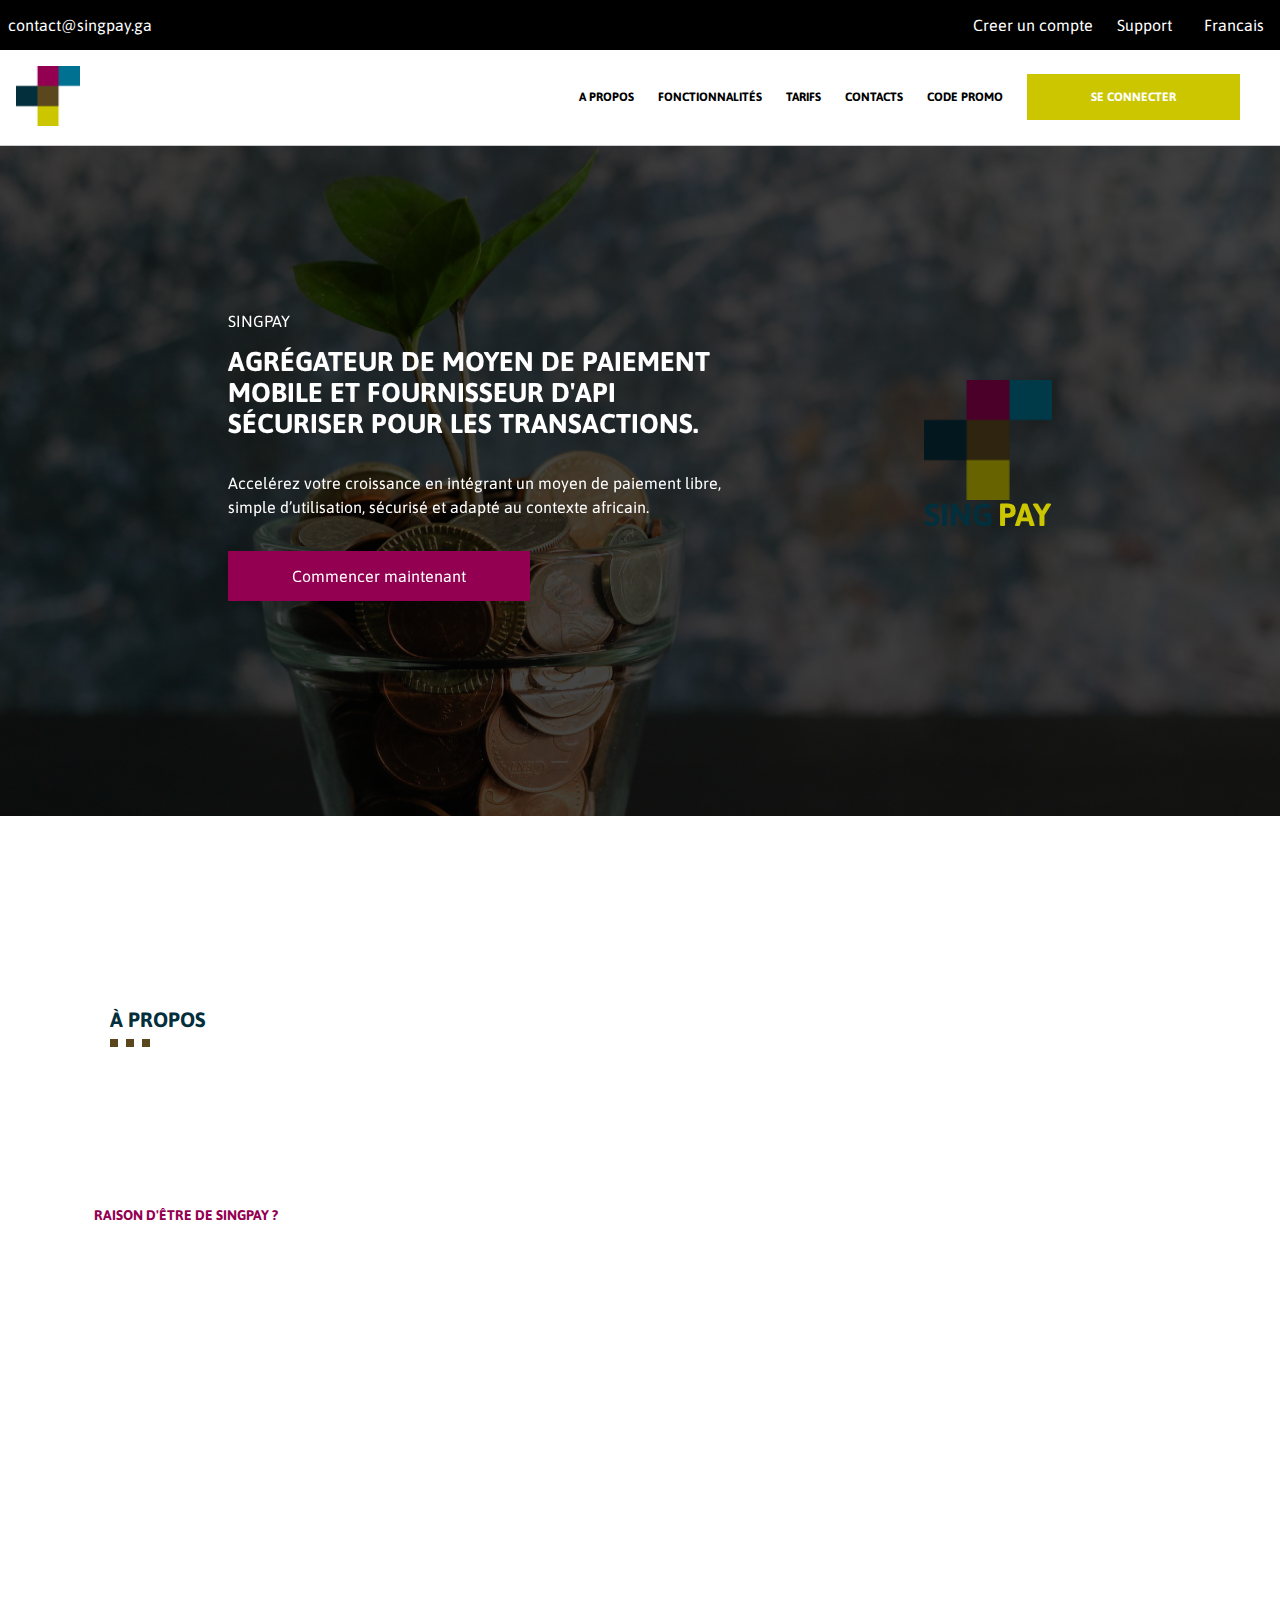
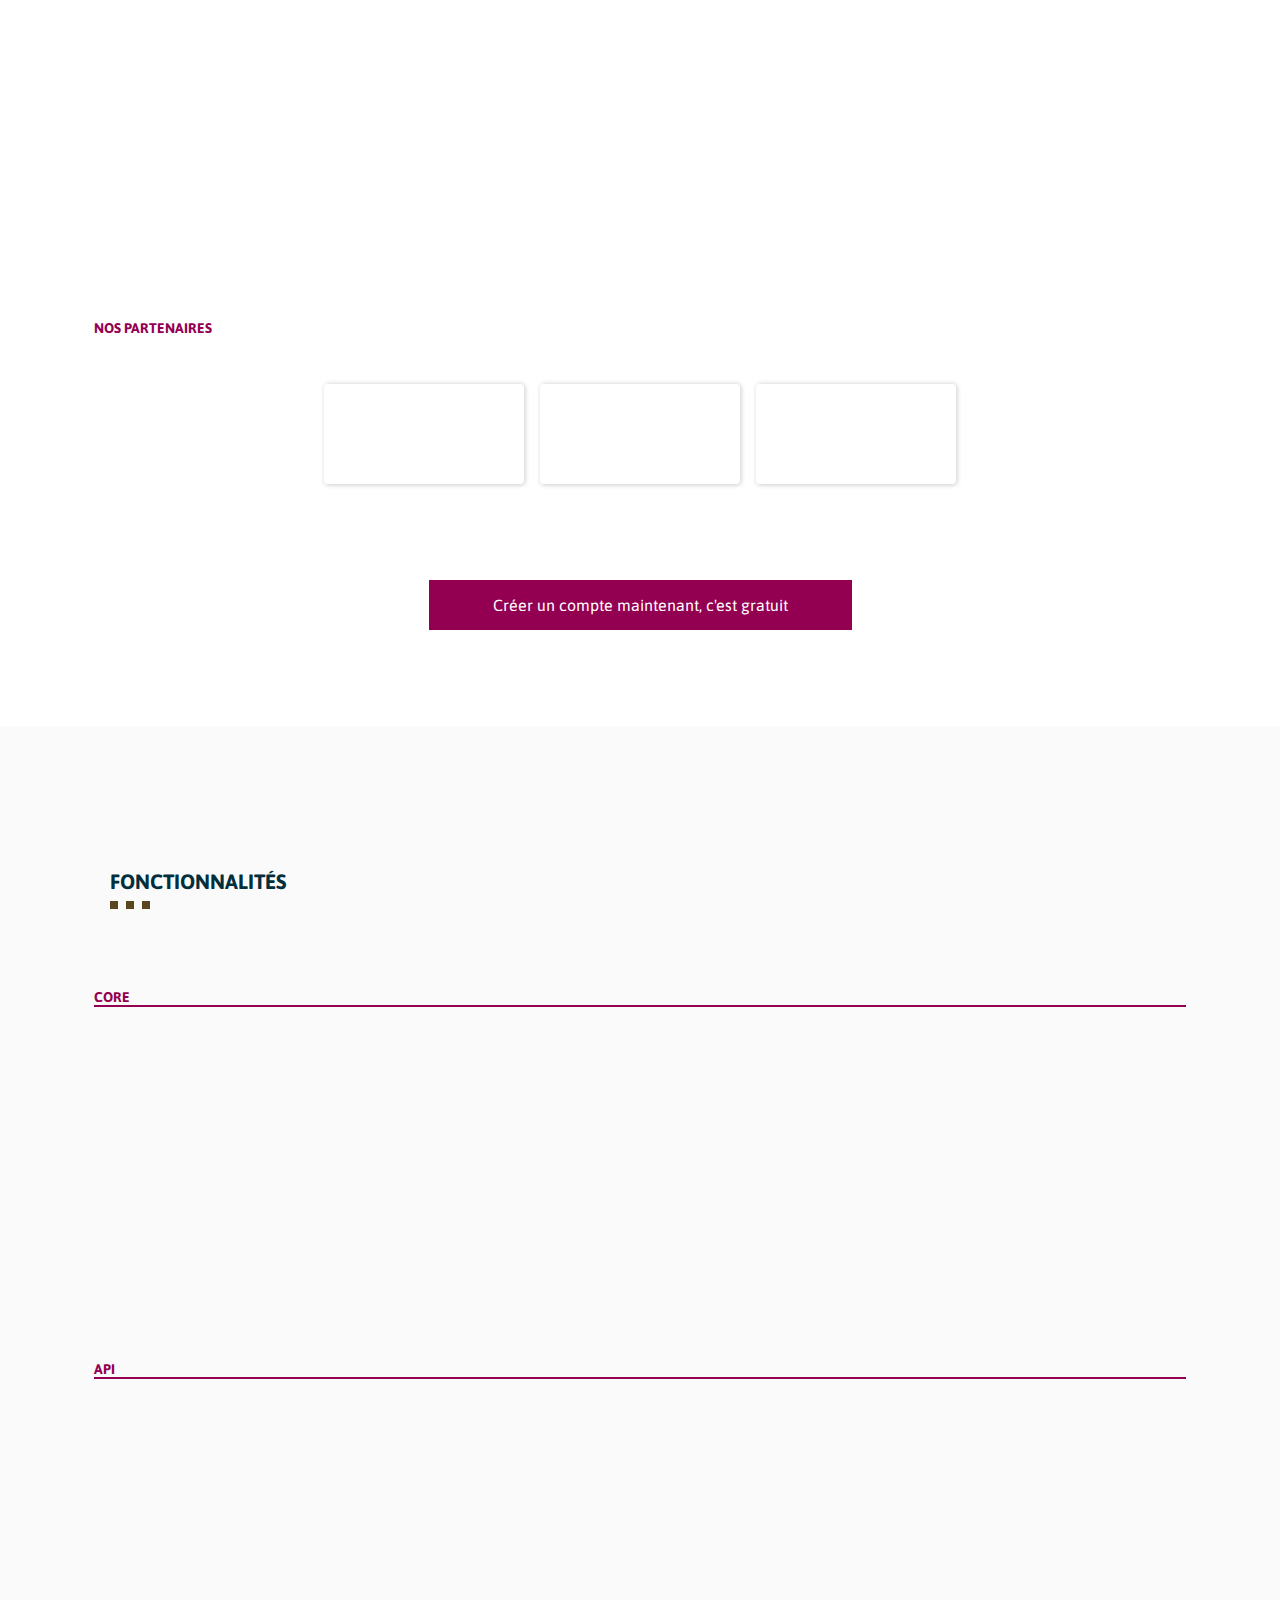
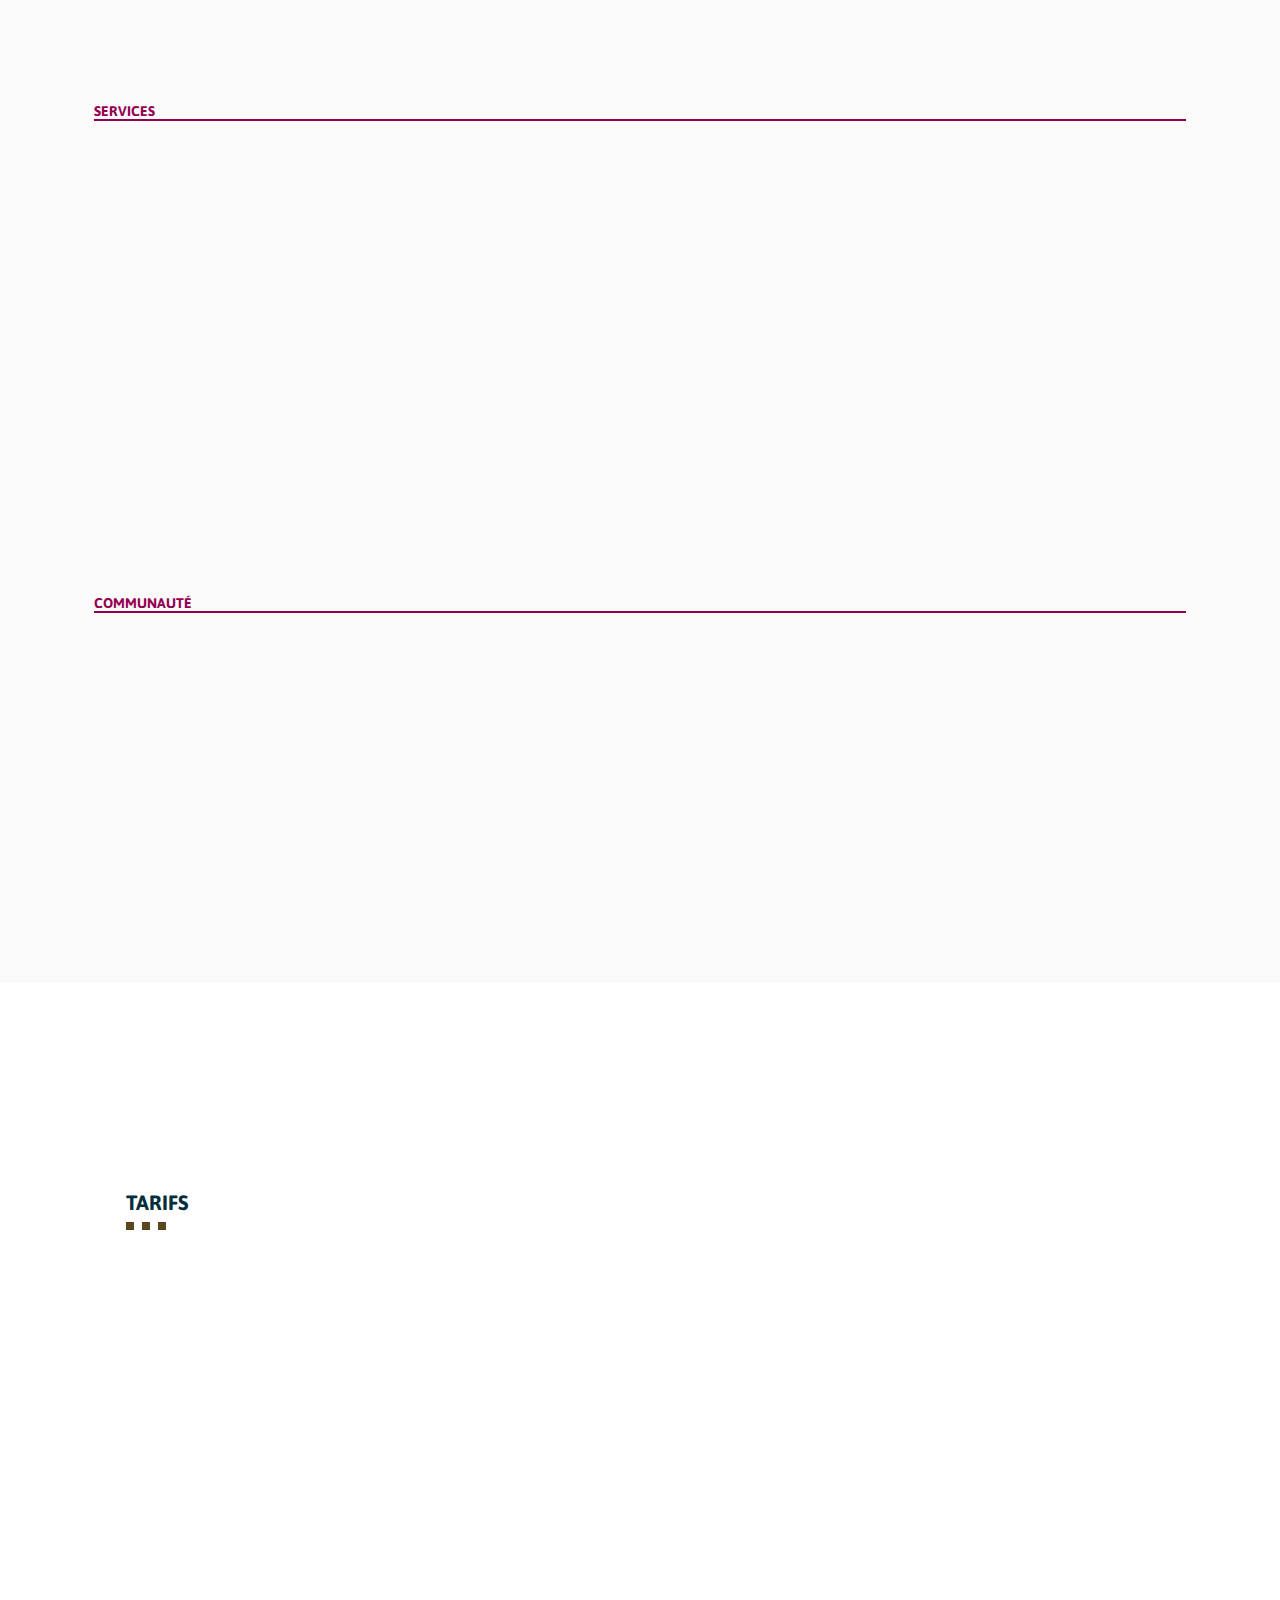
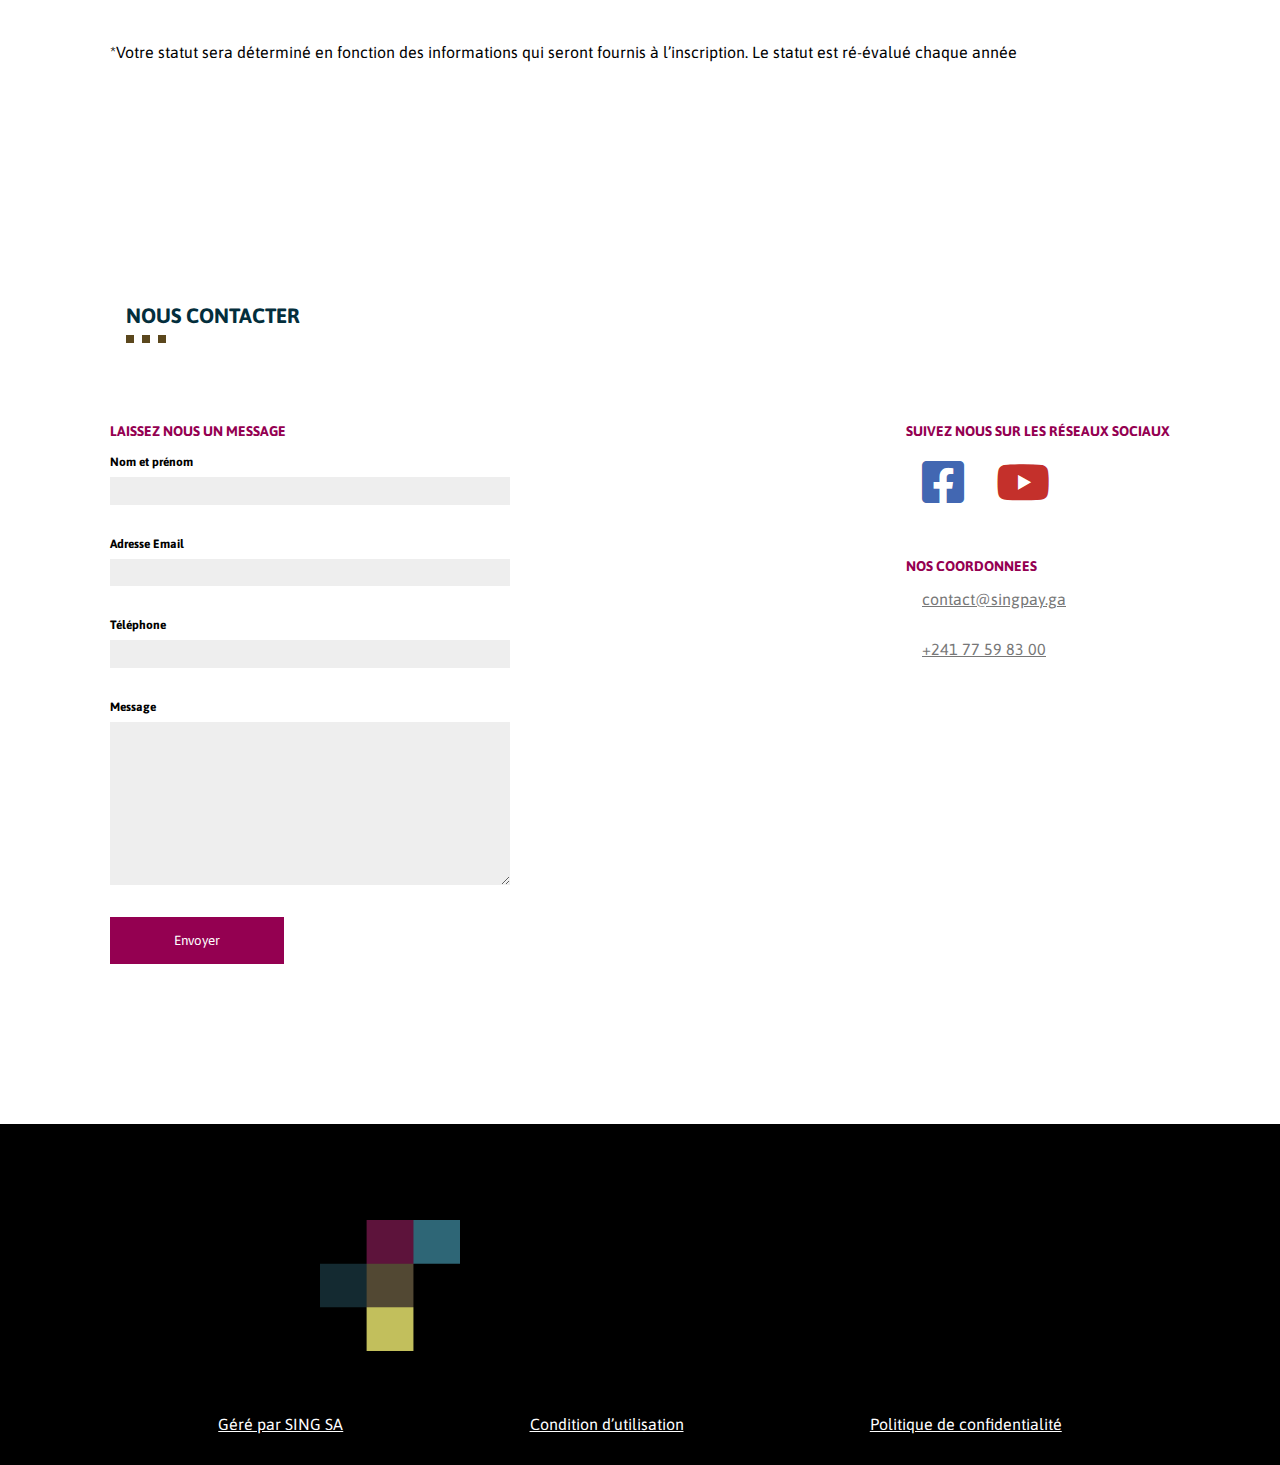
==== commit 7ce36835: "feat save" ====
--- a/index.html
+++ b/index.html
@@ -1,5 +1,5 @@
 <!DOCTYPE html>
-<html lang="en">
+<html lang="fr">
 <head>
   <meta charset="UTF-8">
   <meta http-equiv="X-UA-Compatible" content="IE=edge">
@@ -64,6 +64,7 @@
           <a href="#feature" onclick="hideMenu('mainNav')" class="Feature">Fonctionnalités</a>
           <a href="#pricing" onclick="hideMenu('mainNav')" class="Pricing">Tarifs</a>
           <a href="#contact" onclick="hideMenu('mainNav')" class="Contact">Contacts</a>
+          <a href="./code-promo" onclick="hideMenu('mainNav')" class="CodePromo">Code promo</a>
           <a href="https://client.singpay.ga/login" class="yellow-button Connect" onclick="hideMenu('mainNav')">Se connecter</a>
         </nav>
     </aside>
@@ -72,7 +73,7 @@
   <section class="home">
     <aside class="content" data-aos="fade-in">
       <span class="text-head">SingPay</span>
-      <span class="text-title BestTool">Meilleur solution API de paiement Mobile au Gabon</span>
+      <span class="text-title BestTool">Agrégateur de moyen de paiement mobile et fournisseur d'API sécuriser pour les transactions.</span>
       <p class="ValueProposition">Accelérez votre croissance en intégrant un moyen de paiement libre, simple d’utilisation, sécurisé et adapté au contexte africain.</p>
       
       <a href="https://client.singpay.ga/register" class="pink-button StartNow">Commencer maintenant</a>
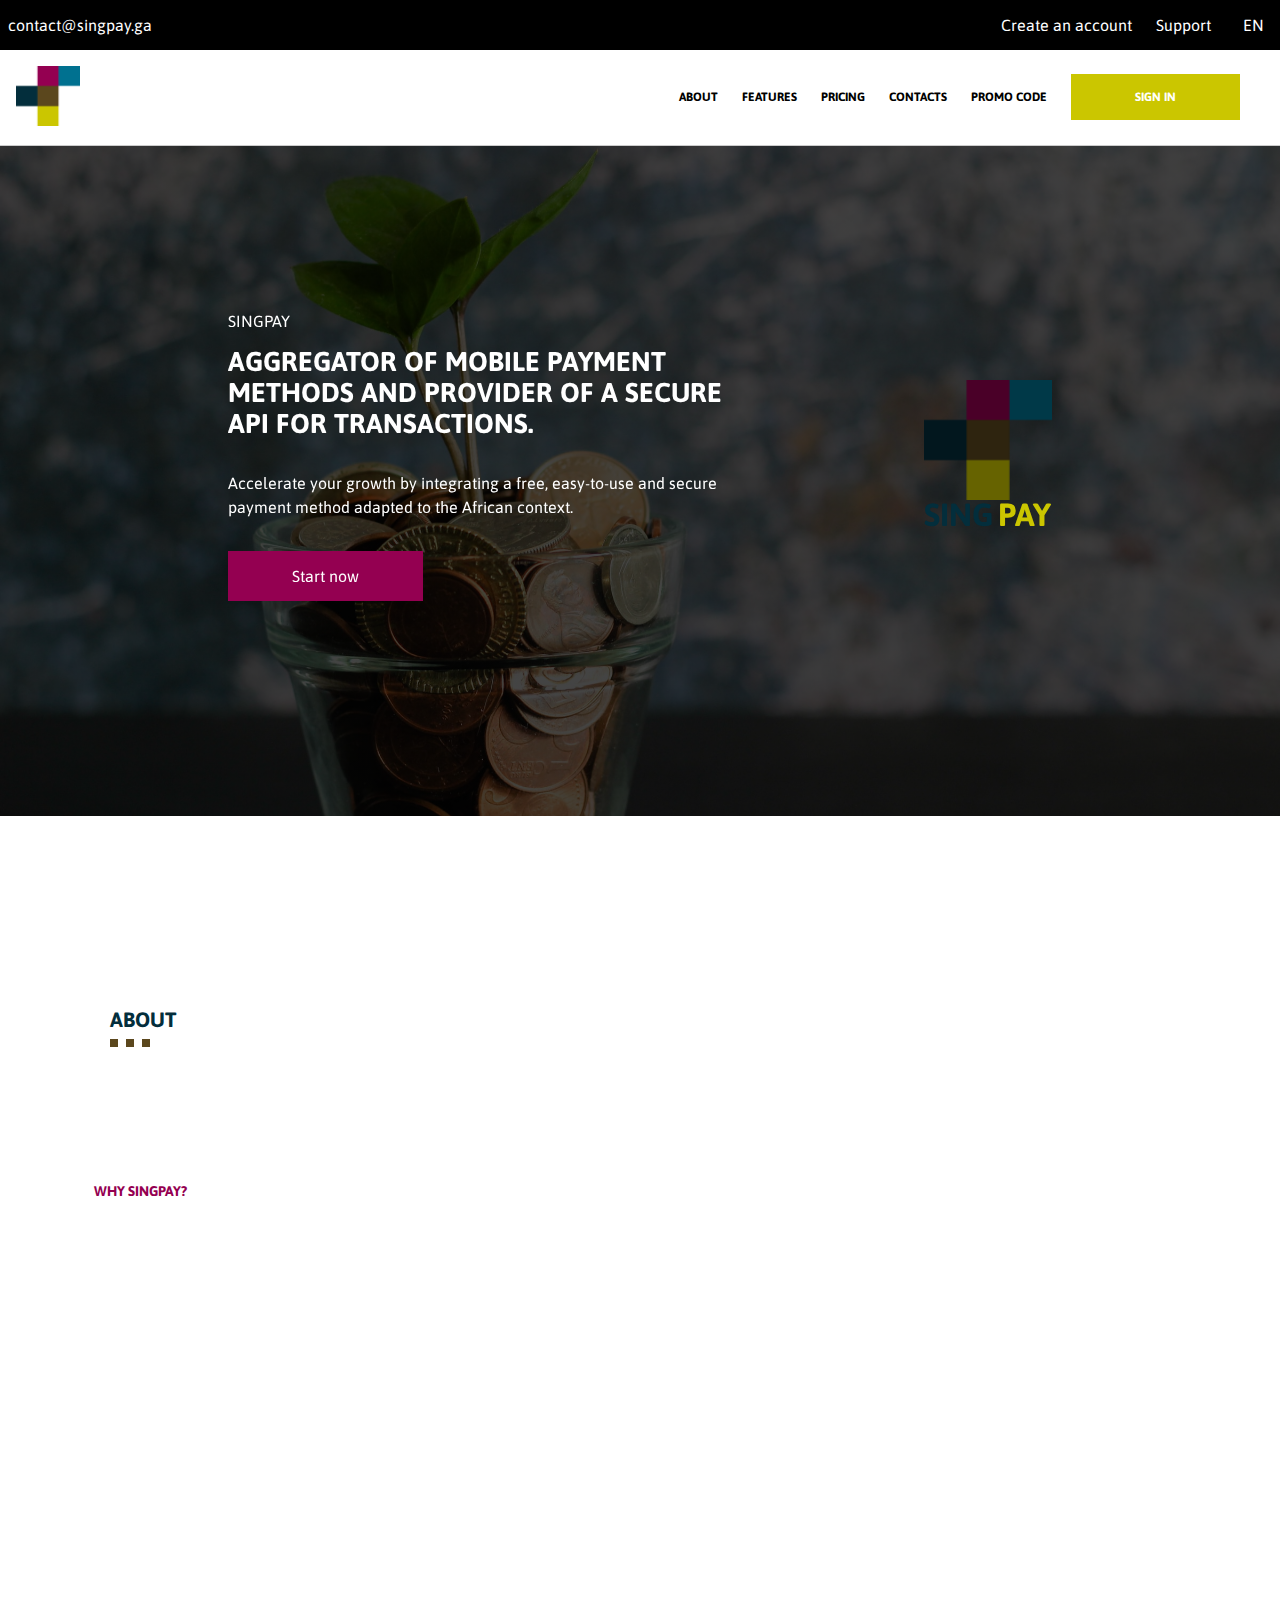
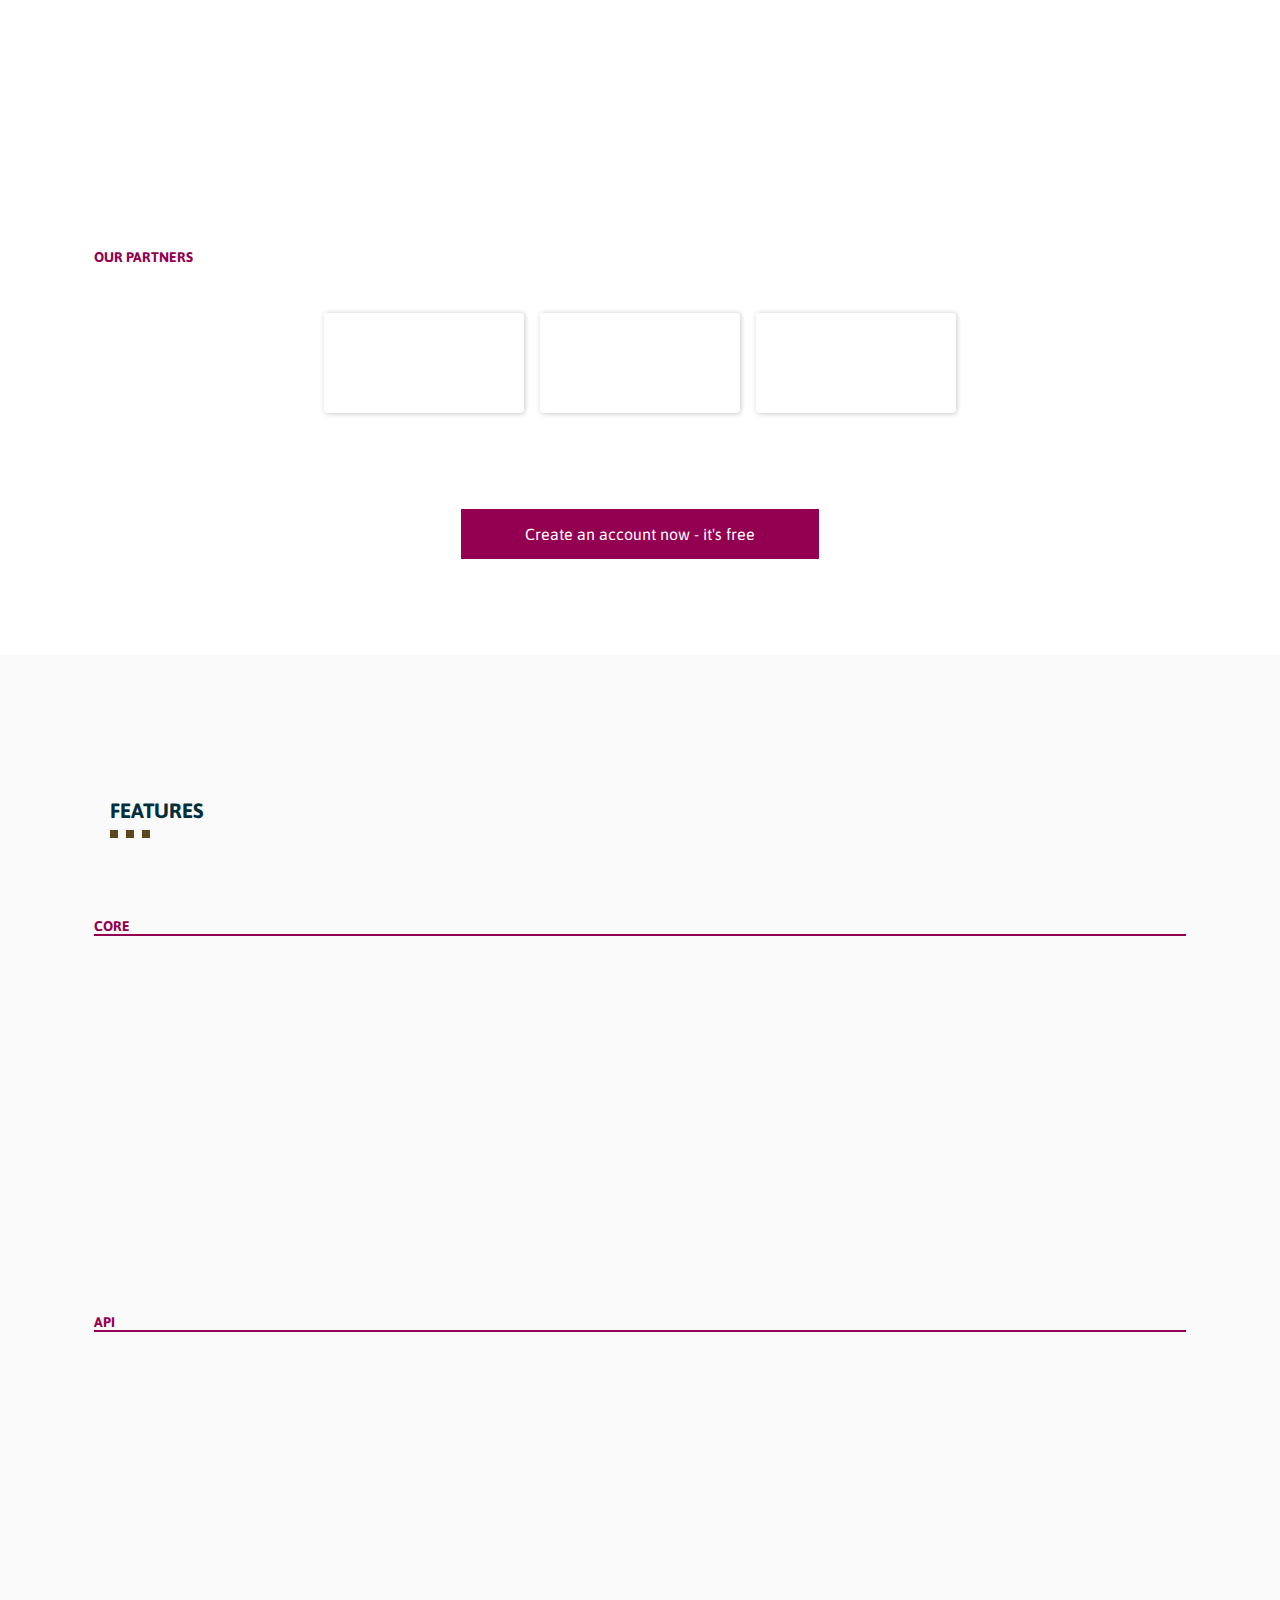
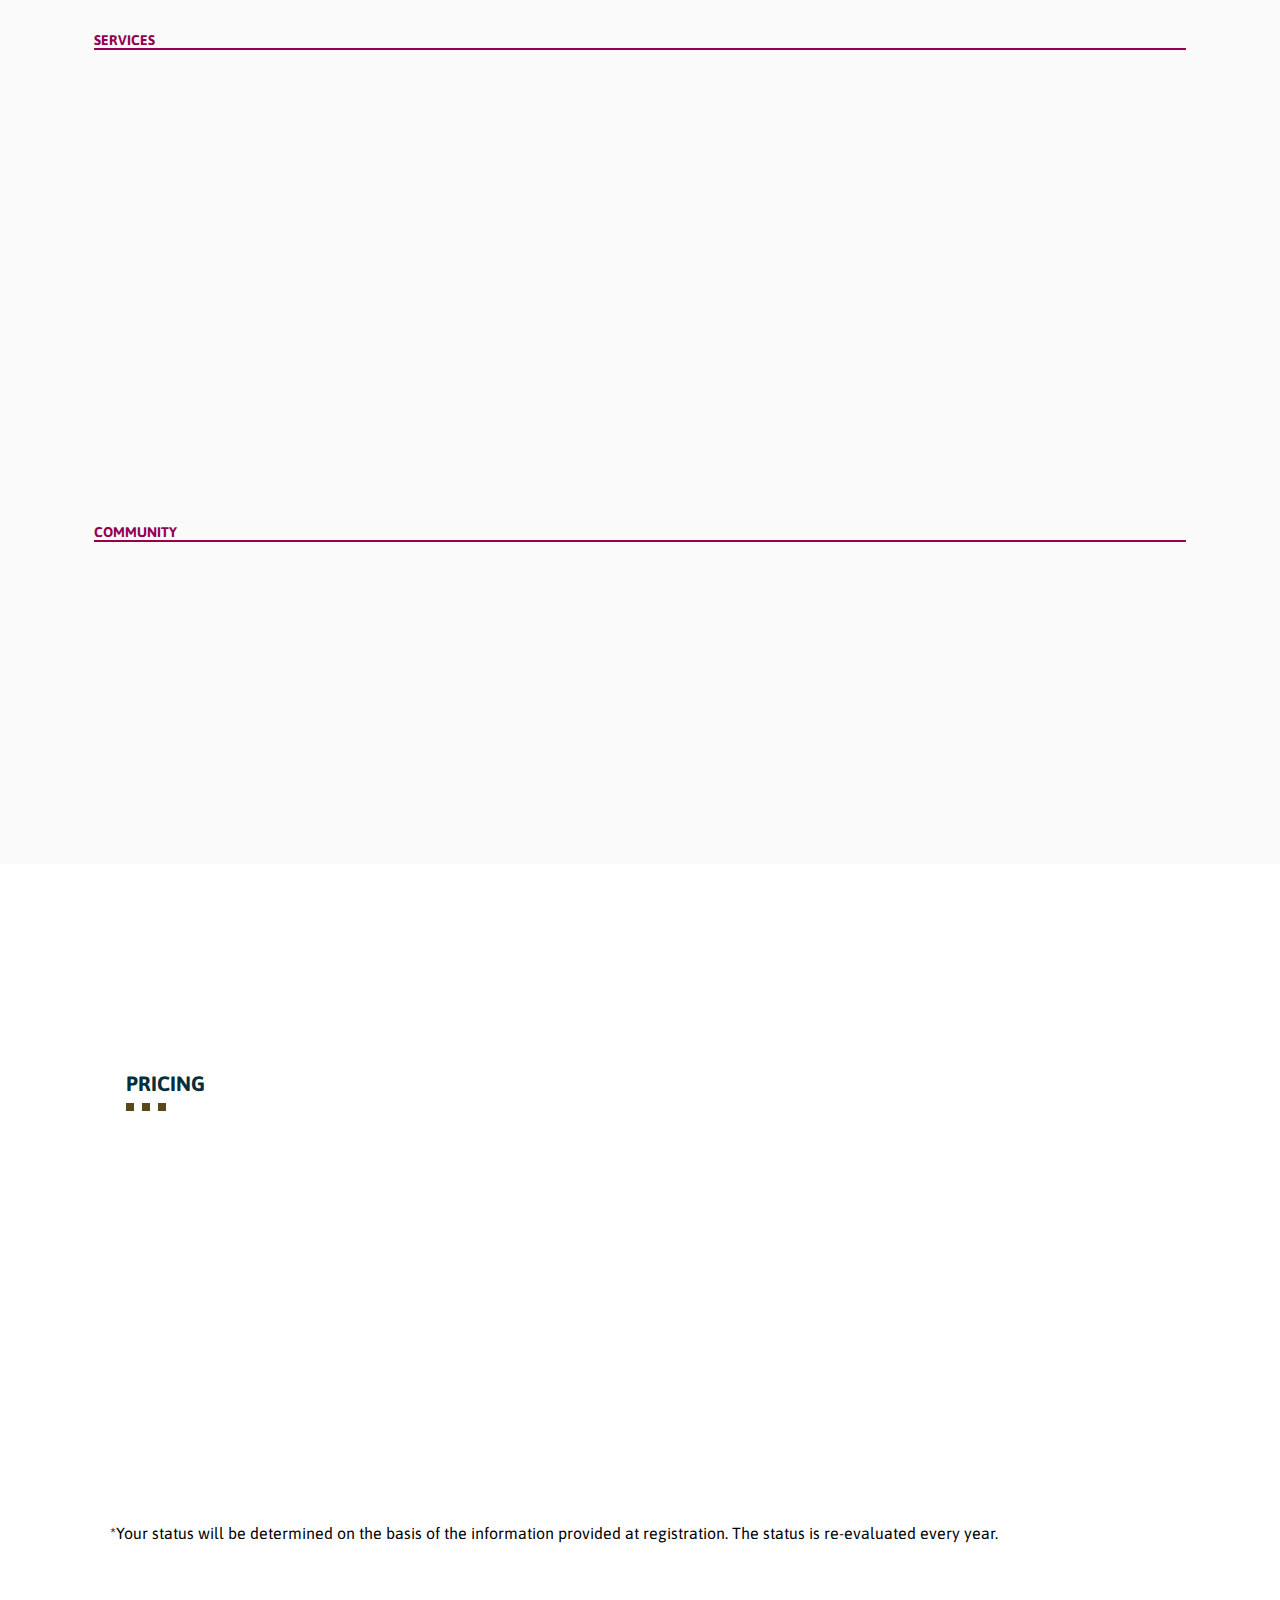
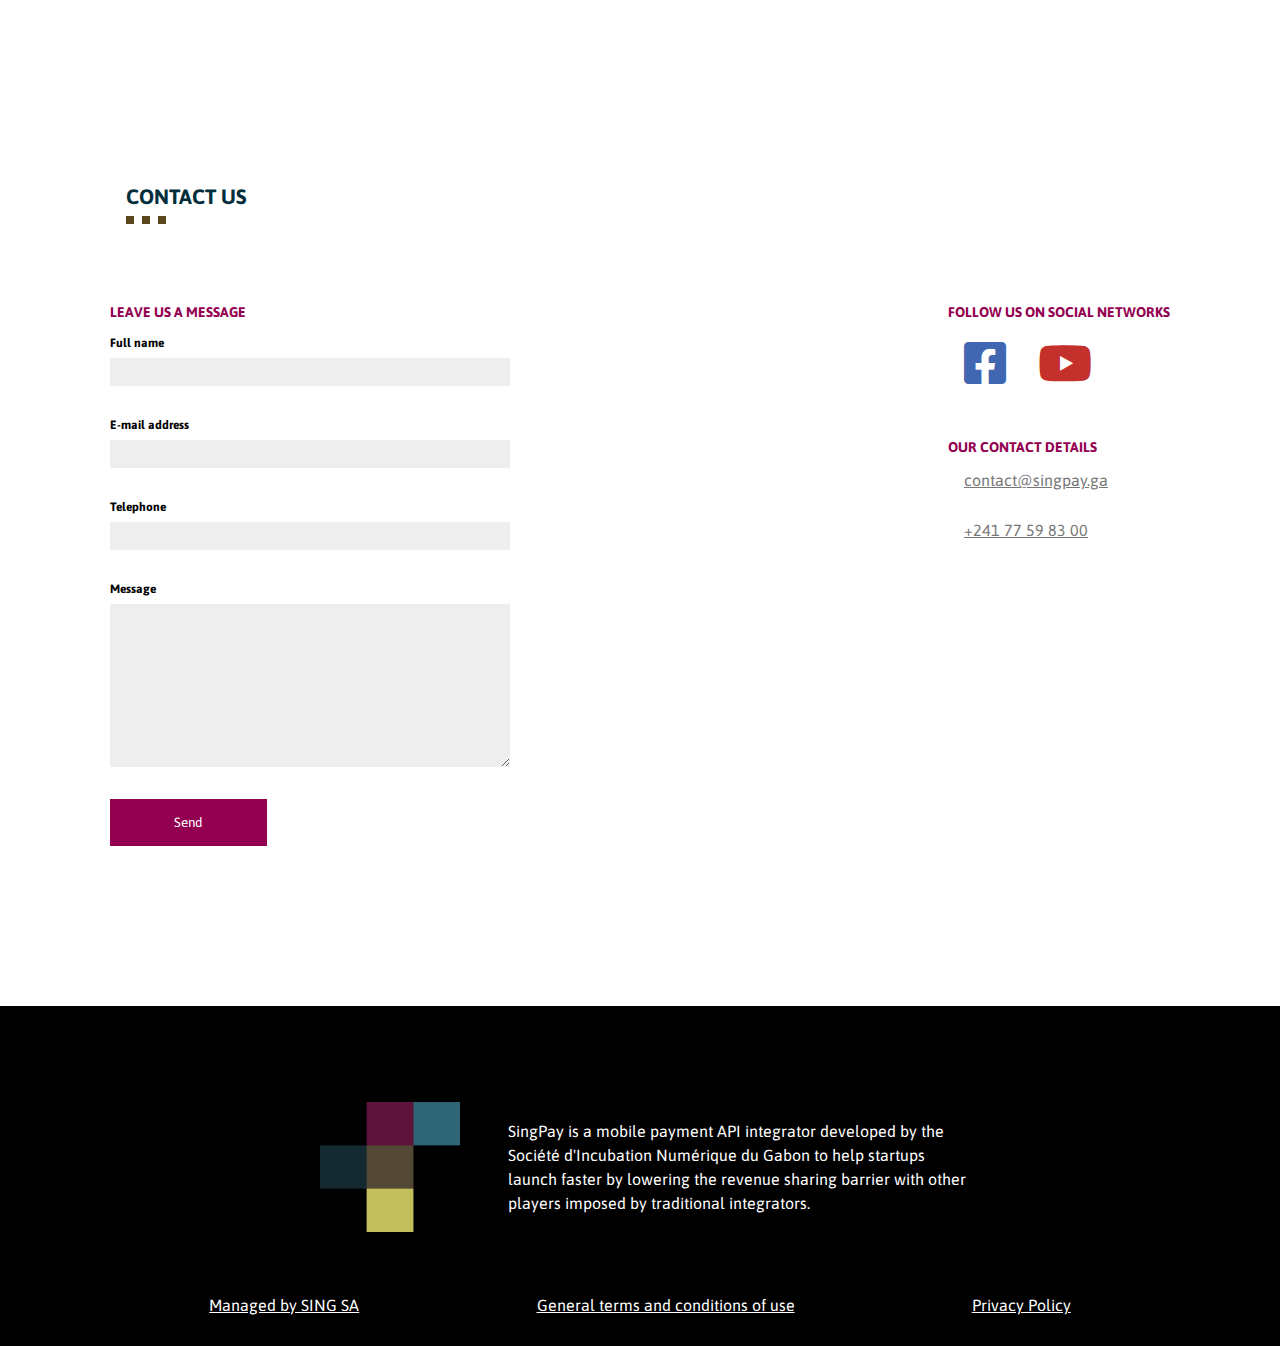
==== commit 2095def1: "Traduction - home page - code promo : *le changement de page ne conserve pas la traduction et les va" ====
--- a/index.html
+++ b/index.html
@@ -36,7 +36,7 @@
           <span class="dropdown-title Support">Support</span>
           <div class="dropdown-content">
             <a href="https://client.singpay.ga/doc/reference/index.html" target="blank" class="dropdown-item Documentation">Documentation</a>
-            <a href="#" class="dropdown-item Tuto">Didactitiel</a>
+            <a href="#" class="dropdown-item Tutorrial">Didacticiel</a>
           </div>
         </div>
         
@@ -73,7 +73,7 @@
   <section class="home">
     <aside class="content" data-aos="fade-in">
       <span class="text-head">SingPay</span>
-      <span class="text-title BestTool">Agrégateur de moyen de paiement mobile et fournisseur d'API sécuriser pour les transactions.</span>
+      <span class="text-title Solution">Agrégateur de moyen de paiement mobile et fournisseur d'API sécuriser pour les transactions.</span>
       <p class="ValueProposition">Accelérez votre croissance en intégrant un moyen de paiement libre, simple d’utilisation, sécurisé et adapté au contexte africain.</p>
       
       <a href="https://client.singpay.ga/register" class="pink-button StartNow">Commencer maintenant</a>
@@ -102,9 +102,9 @@
               </div>
             </div>
             
-            <p class="about-main-p" data-aos="zoom-in">SingPay est un agrégateur de moyens de paiements simple d'utilisation, accessible aux startups et aux grandes entreprises avec un support pour les projets de l'administration publique.</p>
-            
-            <h3 class="Partner">Raison d'être de SingPay ?</h3>
+            <p class="about-main-p AboutContent" data-aos="zoom-in" >SingPay est un agrégateur de moyens de paiements simple d'utilisation, accessible aux startups et aux grandes entreprises avec un support pour les projets de l'administration publique.</p>
+            
+            <h3 class="WhyExists">Raison d'être de SingPay ?</h3>
             
             <div class="raison">
               <div class="img-container" data-aos="fade-right">
@@ -113,7 +113,7 @@
               
               <div class="raison-text" data-aos="fade-up">
                 <i class="fas fa-quote-left"></i>
-                <p>L’objectif de SingPay est de faciliter l’intégration des moyens de paiement dans les différentes solutions d’un écosystème digital en croissance, en baissant un certain nombre barrière à l’entrée notamment pour les projets en démarrage et les projets de l’administration publique.</p>
+                <p class="WhyExitContent">L’objectif de SingPay est de faciliter l’intégration des moyens de paiement dans les différentes solutions d’un écosystème digital en croissance, en baissant un certain nombre barrière à l’entrée notamment pour les projets en démarrage et les projets de l’administration publique.</p>
                 <i class="fas fa-quote-right"></i>
               </div>
             </div>
@@ -121,25 +121,25 @@
             <article>
               <aside data-aos="zoom-in">
                 <span class="icon-weakness"></span>
-                <h2 class="Integrateur">Sans frais</h2>
-                <p class="WhyAPI">SingPay ne reçoit aucun frais pour les projets qui n’ont pas encore atteint un certain niveau de transaction.</p>
+                <h2 class="NoCharge">Sans frais</h2>
+                <p class="NoChargeContent">SingPay ne reçoit aucun frais pour les projets qui n’ont pas encore atteint un certain niveau de transaction.</p>
               </aside>
               
               <aside data-aos="zoom-in">
                 <span class="icon-secure"></span>
-                <h2 class="Gateway">Tiers de confiance</h2>
-                <p class="WhyGateway">SingPay réponds aux exigeances des différentes solutions de paiement et mets à la disposition de ces utilisateurs des API permettant d'utiliser ces solutions sans configuration supplémentaires.</p>
+                <h2 class="TrustedParty">Tiers de confiance</h2>
+                <p class="TrustedPartyContent">SingPay réponds aux exigeances des différentes solutions de paiement et mets à la disposition de ces utilisateurs des API permettant d'utiliser ces solutions sans configuration supplémentaires.</p>
               </aside>
               
               <aside data-aos="zoom-in">
                 <span class="icon-click" style="font-weight: 500; transform: scale(1.4);"></span>
-                <h2 class="Dashboard">Facile d’acces</h2>
-                <p class="WhyDashboard">La création d'un compte sur SingPay est gratuit et ce dernier vous donne directement accès aux fonctionnalité offerte dans un environnement test similaire à celui de prodcution.</p>
+                <h2 class="EasyToAccess">Facile d’acces</h2>
+                <p class="EasyToAccessContent">La création d'un compte sur SingPay est gratuit et ce dernier vous donne directement accès aux fonctionnalité offerte dans un environnement test similaire à celui de prodcution.</p>
               </aside>
               
             </article>
             
-            <h3 class="Partner">Nos Partenaires</h3>
+            <h3 class="OurPartners">Nos Partenaires</h3>
             
             <div class="partners">
               <div class="partner">
@@ -163,7 +163,7 @@
       <section id="feature" class="feature">
         <div class="section-wrapper">
           <div class="section-title">
-            <h1 class="Feature">Fonctionnalités</h1>
+            <h1 class="Features">Fonctionnalités</h1>
             <div class="squares">
               <div class="square1"></div>
               <div class="square2"></div>
@@ -176,18 +176,18 @@
          
             <div class="features" data-aos="fade-up">
               <aside>
-                <h4 class="Paiement">Paiement</h4>
-                <p class="PaimentExplain">Permettez à vos clients d’effectuer des paiements mobile money depuis votre plateforme de paiement en ligne.</p>
-              </aside>
-              
-              <aside>
-                <h4>Portefeuille</h4>
-                <p class="WordPressExplain">SingPay encapsule les comptes réels des clients dans des Portefeuille.</p>
+                <h4 class="Payment">Paiement</h4>
+                <p class="PaymentExplain">Permettez à vos clients d’effectuer des paiements mobile money depuis votre plateforme de paiement en ligne.</p>
+              </aside>
+              
+              <aside>
+                <h4 class="Wallet">Portefeuille</h4>
+                <p class="WalletExplain">SingPay encapsule les comptes réels des clients dans des Portefeuille.</p>
               </aside>
               
               <aside>
                 <h4>Transaction</h4>
-                <p class="PrestashopExplain">Dans le module core SingPay gère les paiements réels aux partenaires et associe chaque transaction au portefeuille correspondant.</p>
+                <p class="TransactionExplain">Dans le module core SingPay gère les paiements réels aux partenaires et associe chaque transaction au portefeuille correspondant.</p>
               </aside>
             </div>
           </article>
@@ -197,9 +197,9 @@
             
             <div class="features large" data-aos="fade-up">
               <aside>
-                <h4 class="Wallet">SingPay Ref</h4>
-                <p class="WalletExplain">SingPay fournis aux developpeurs une API Restfull leur permettant de realiser des interactions sur les Portefeuille, les transactions et les paiement.</p>
-                <a href="https://client.singpay.ga/doc/reference/index.html" class="ShowTuto">Voir la documentation</a>
+                <h4 class="Wallet SingPayRef">SingPay Ref</h4>
+                <p class="WalletExplain SingPayRefContent">SingPay fournis aux developpeurs une API Restfull leur permettant de realiser des interactions sur les Portefeuille, les transactions et les paiement.</p>
+                <a href="https://client.singpay.ga/doc/reference/index.html" class="ShowDocumentation">Voir la documentation</a>
               </aside>
 
             </div>
@@ -210,39 +210,39 @@
          
             <div class="features" data-aos="fade-up">
               <aside>
-                <h4 class="Paiement">Workspace</h4>
-                <p class="PaimentExplain">En créant un compte sur la plateforme SingPay client, vous avez automatiquement accès à SingPay Workspace. Cette plateforme vous permet d’accéder à vos identifiants d’API, de gérer vos portefeuilles et vos transactions, d’accéder à l’API et de partager les informations sur un portefeuille à vos partenaires.</p>
+                <h4 class="Worspace">Workspace</h4>
+                <p class="WorkspaceContent">En créant un compte sur la plateforme SingPay client, vous avez automatiquement accès à SingPay Workspace. Cette plateforme vous permet d’accéder à vos identifiants d’API, de gérer vos portefeuilles et vos transactions, d’accéder à l’API et de partager les informations sur un portefeuille à vos partenaires.</p>
               </aside>
               
               <aside>
                 <h4>Sandbox</h4>
-                <p class="WordPressExplain">Juste apèrs votre inscription, SingPay vous crée un portefeuille virtuel. Ce qui vous permet d’utiliser l’API comme si vous aviez un portefeuille réel.</p>
+                <p class="SandboxContent">Juste apèrs votre inscription, SingPay vous crée un portefeuille virtuel. Ce qui vous permet d’utiliser l’API comme si vous aviez un portefeuille réel.</p>
               </aside>
               
               <aside>
                 <h4>Externalisation</h4>
-                <p class="PrestashopExplain">Vous ne voulez pas réaliser de développement en ce qui concerne le paiement, vous pouvez externaliser votre processus de paiement en vous synchronisant avec notre plateforme de paiment en ligne sécurisé sans avoir besoin de coder quoi que ce soit.</p>
+                <p class="ExternalisationContent">Vous ne voulez pas réaliser de développement en ce qui concerne le paiement, vous pouvez externaliser votre processus de paiement en vous synchronisant avec notre plateforme de paiment en ligne sécurisé sans avoir besoin de coder quoi que ce soit.</p>
               </aside>
             </div>
           </article>
           
           <article>
-            <h3>Communauté</h3>
+            <h3 class="Community">Communauté</h3>
          
             <div class="features" data-aos="fade-up">
               <aside>
-                <h4 class="Paiement">Plugin</h4>
-                <p class="PaimentExplain">Les développeurs qui utilisent SingPay au quotidien partagent leur expérience en proposant des outils permettant de faciliter les intégrations dans différentes situations.</p>
+                <h4 class="Plugin">Plugin</h4>
+                <p class="PluginContent">Les développeurs qui utilisent SingPay au quotidien partagent leur expérience en proposant des outils permettant de faciliter les intégrations dans différentes situations.</p>
               </aside>
               
               <aside>
                 <h4>Integration</h4>
-                <p class="WordPressExplain">Nous mettons systématiquement des ressources à votre disposition pour vous aider à intégrer nos différentes solutions.</p>
+                <p class="IntegrationContent">Nous mettons systématiquement des ressources à votre disposition pour vous aider à intégrer nos différentes solutions.</p>
               </aside>
               
               <aside>
                 <h4>Support</h4>
-                <p class="PrestashopExplain">Le support SingPay est constitué d'une Documentation de référence, d'un didactitiel vidéo et d'un contact support disponible 24/7 </p>
+                <p class="SupportsContent">Le support SingPay est constitué d'une Documentation de référence, d'un didactitiel vidéo et d'un contact support disponible 24/7 </p>
               </aside>
             </div>
           </article>
@@ -266,7 +266,7 @@
               <div class="offre" data-aos="flip-up">
                 <h4 class="title">Startup</h4>
                 <p class="detail StartupExplain">En dessous de 25 Million de transactions enregistré sur SingPay, vous bénéficiez de 0% de frais.</p>
-                <p class="taux StartupTaux">Gratuit</p>
+                <p class="taux StartupRate">Gratuit</p>
               </div>
               
               <div class="offre" data-aos="flip-up">
@@ -277,13 +277,13 @@
               
               <div class="offre" data-aos="flip-up">
                 <h4 class="title">Administration</h4>
-                <p class="detail AdminExplain">Les solutions numériques commandés par l’administration public</p>
+                <p class="detail AdministrationExplain">Les solutions numériques commandés par l’administration public</p>
                 <p class="taux ">1,5 % <span class="PerTransaction">par transaction</span></p>
               </div>
               
             </div>
             
-            <p class="PricingNB">*Votre statut sera déterminé en fonction des informations qui seront fournis à l’inscription. Le statut est ré-évalué chaque année</p>
+            <p class="Noted">*Votre statut sera déterminé en fonction des informations qui seront fournis à l’inscription. Le statut est ré-évalué chaque année</p>
         </div>
       </section>
       
@@ -291,7 +291,7 @@
         <div class="section-wrapper">
           <div class="section-wrapper">
             <div class="section-title">
-              <h1 class="Contact">Nous contacter</h1>
+              <h1 class="ContactUs">Nous contacter</h1>
               <div class="squares">
                 <div class="square1"></div>
                 <div class="square2"></div>
@@ -303,7 +303,7 @@
           <div class="contacts">
             <div class="contact-form">
               
-              <h3 class="LetMessage">Laissez nous un message</h3>
+              <h3 class="LeaveUsMessage">Laissez nous un message</h3>
               
               <div class="form-group">
                 <label for="nom" class="Fullname">Nom et prénom</label>
@@ -332,13 +332,13 @@
             </div>
             
             <div class="other-contact">
-              <h3 class="Follow">Suivez nous sur les réseaux sociaux</h3>
+              <h3 class="FollowUS">Suivez nous sur les réseaux sociaux</h3>
               <div class="socials">
                 <a href="#" style="color: #4267B2;"><i class="fab fa-facebook-square"></i></a>
                 <a href="#" style="color: #C4302B;"><i class="fab fa-youtube"></i></a>
               </div>
               
-              <h3 class="Coordonne">Nos coordonnees</h3>
+              <h3 class="OurDetails">Nos coordonnees</h3>
               
               <div class="coordonnees">
                 <a href="mailto://contact@singpay.ga">contact@singpay.ga</a>
@@ -354,7 +354,7 @@
   <footer>
     <section class="message">
       <img src="./images/icon.png" alt="LOGO" class="gray-logo">
-      <p class="Presentation" data-aos="fade-left">SingPay est un intégrateur d’API de paiement mobile développé par la Société d’Incubation Numérique du Gabon pour aider les startups à se lancer plus rapidement en baissant la barrière du partage de revenu avec les autres acteurs imposé par les intégrateurs traditionnels.</p>
+      <p class="InfoSingPay" >SingPay est un intégrateur d’API de paiement mobile développé par la Société d’Incubation Numérique du Gabon pour aider les startups à se lancer plus rapidement en baissant la barrière du partage de revenu avec les autres acteurs imposé par les intégrateurs traditionnels.</p>
     </section>
     
     <section class="link">
@@ -364,6 +364,8 @@
     </section>
   </footer>
   
+  <script src="./lib/i18n.min.js"></script>
+  <script src="./js/i18n.js"></script>
   <script src="./js/script.js"></script>
   
 </body>
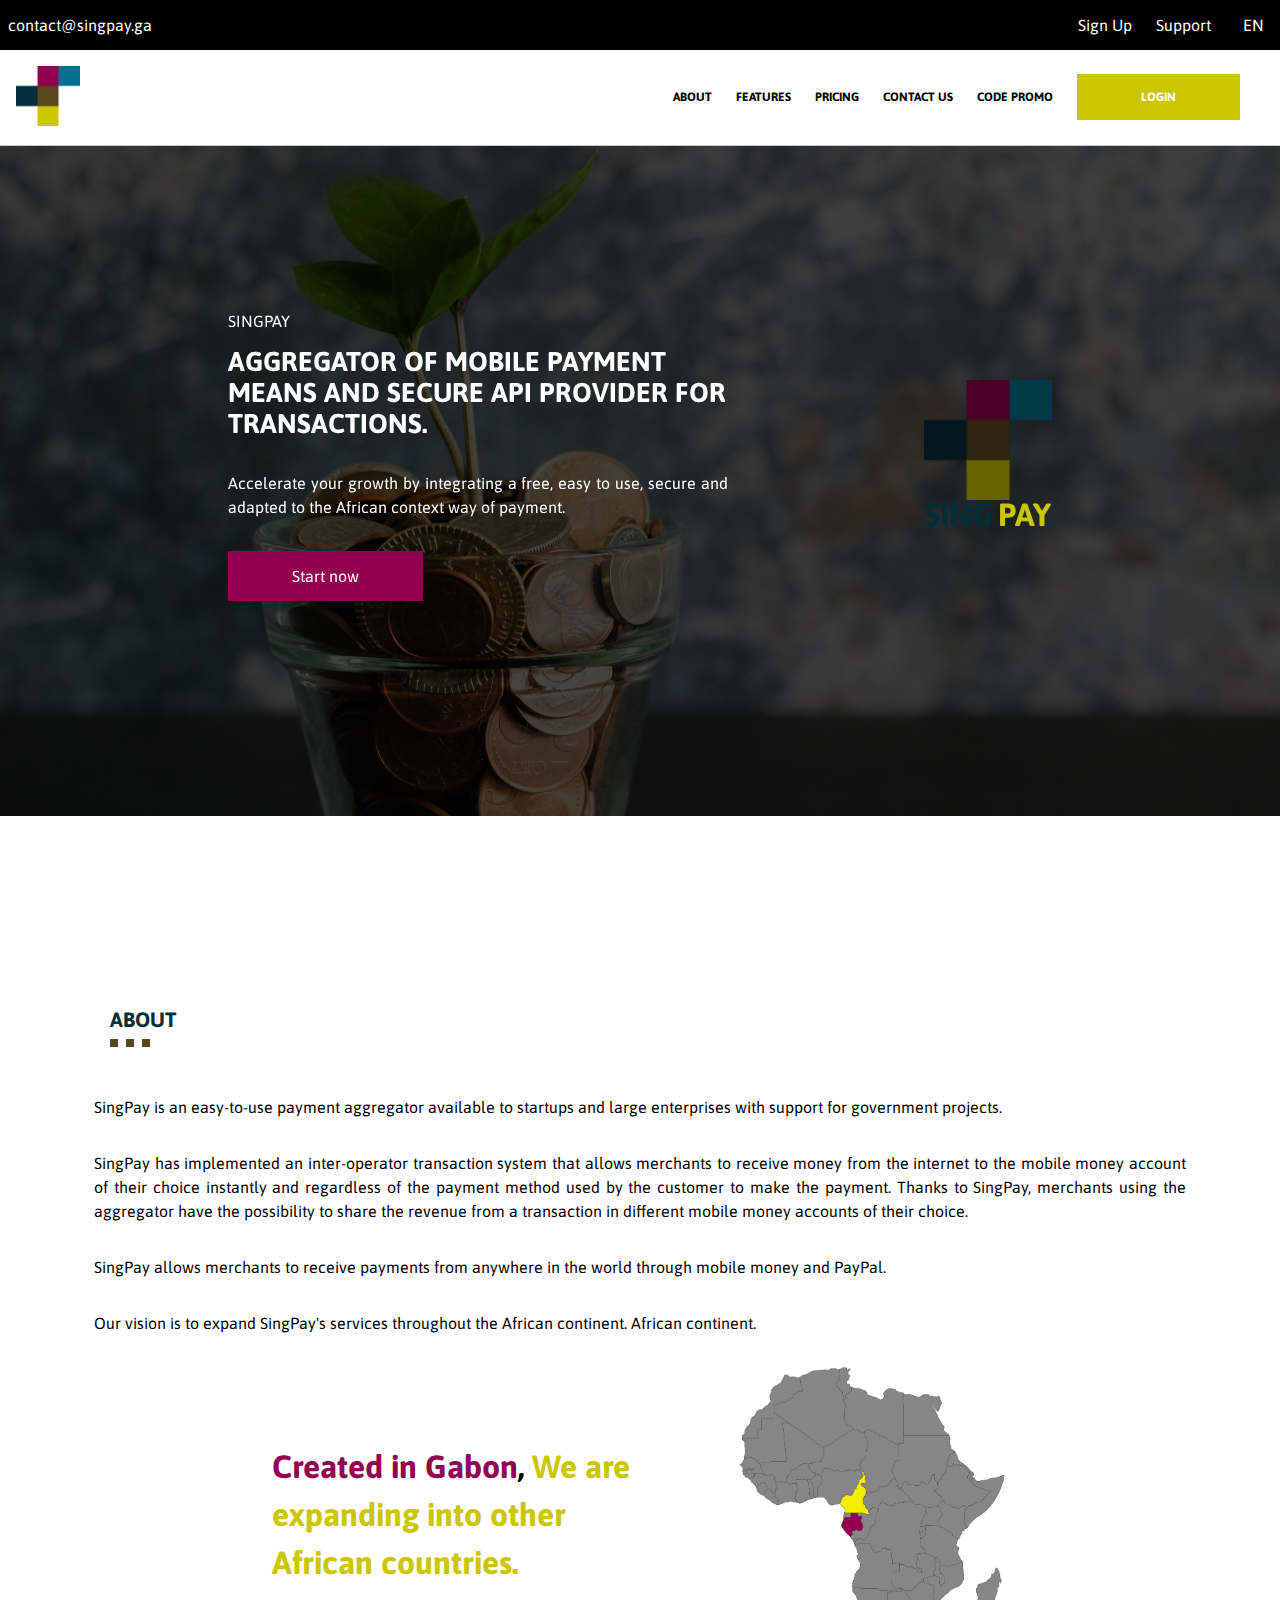
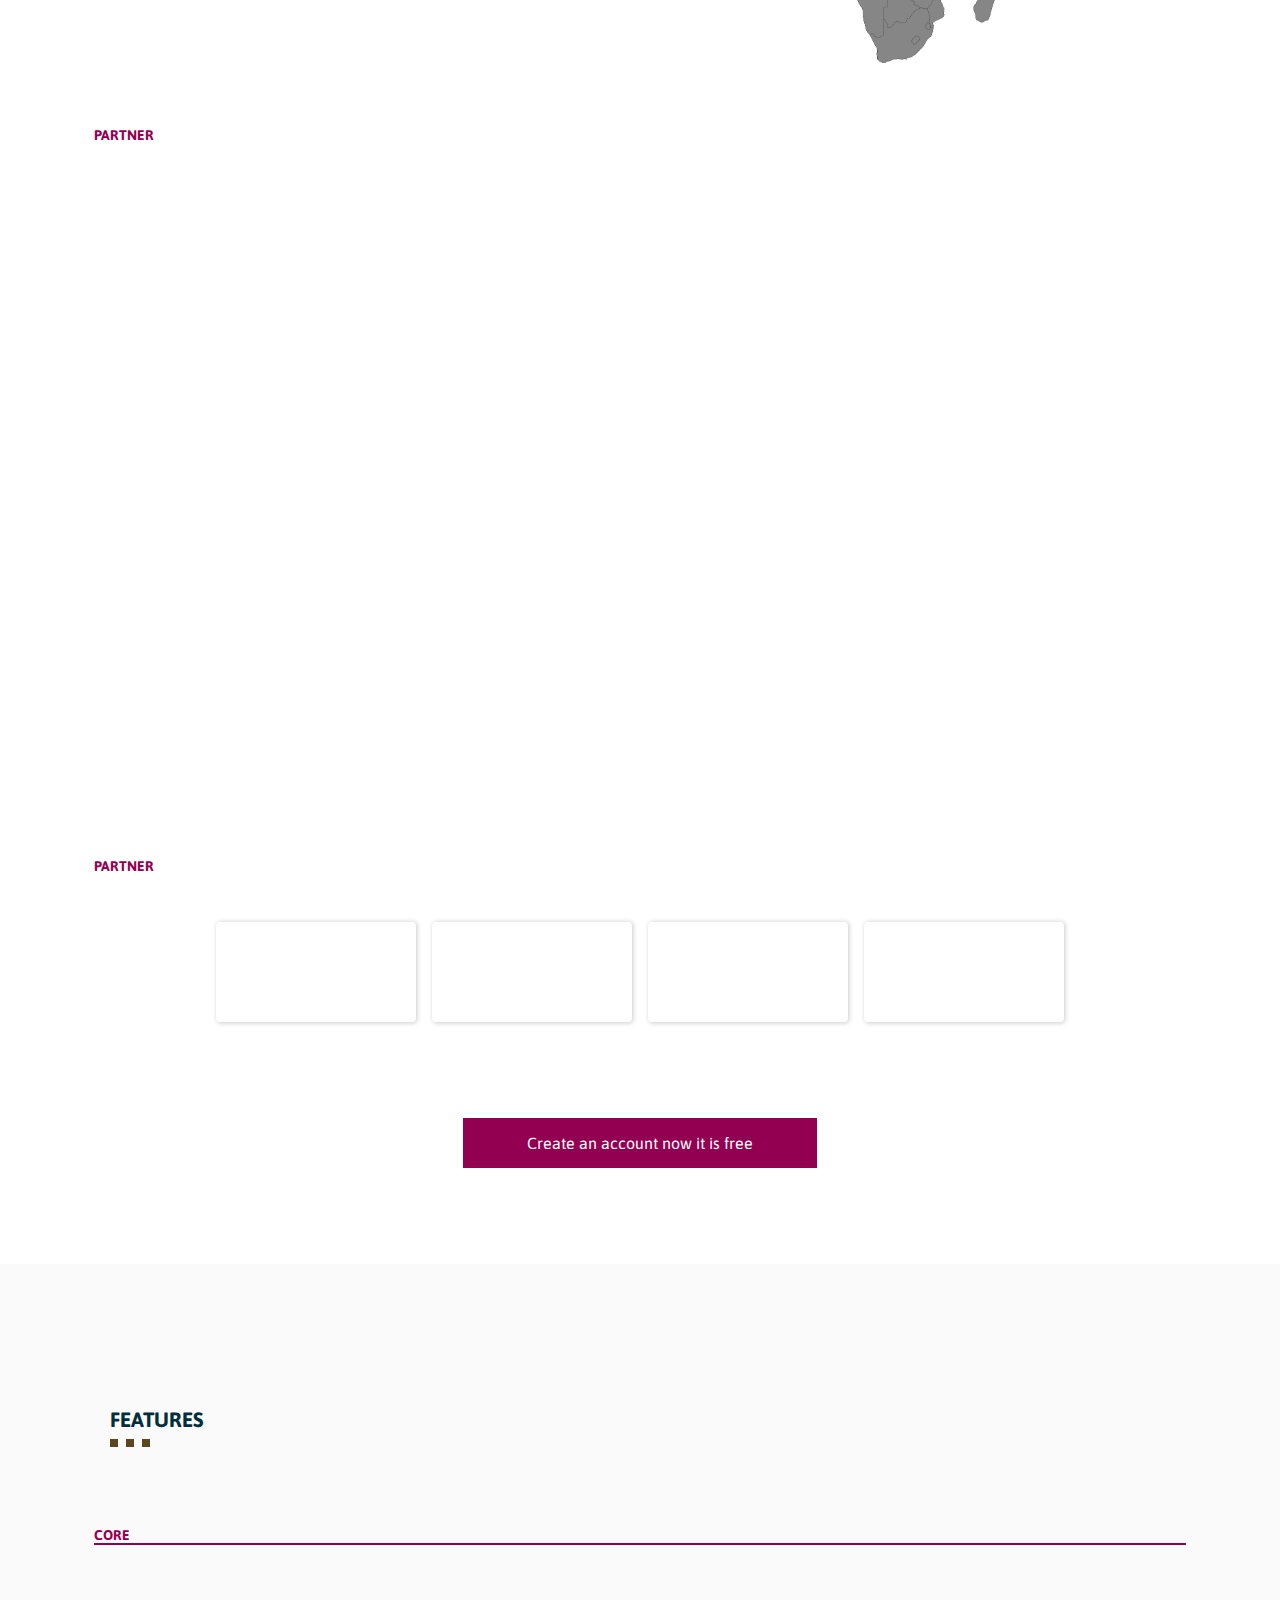
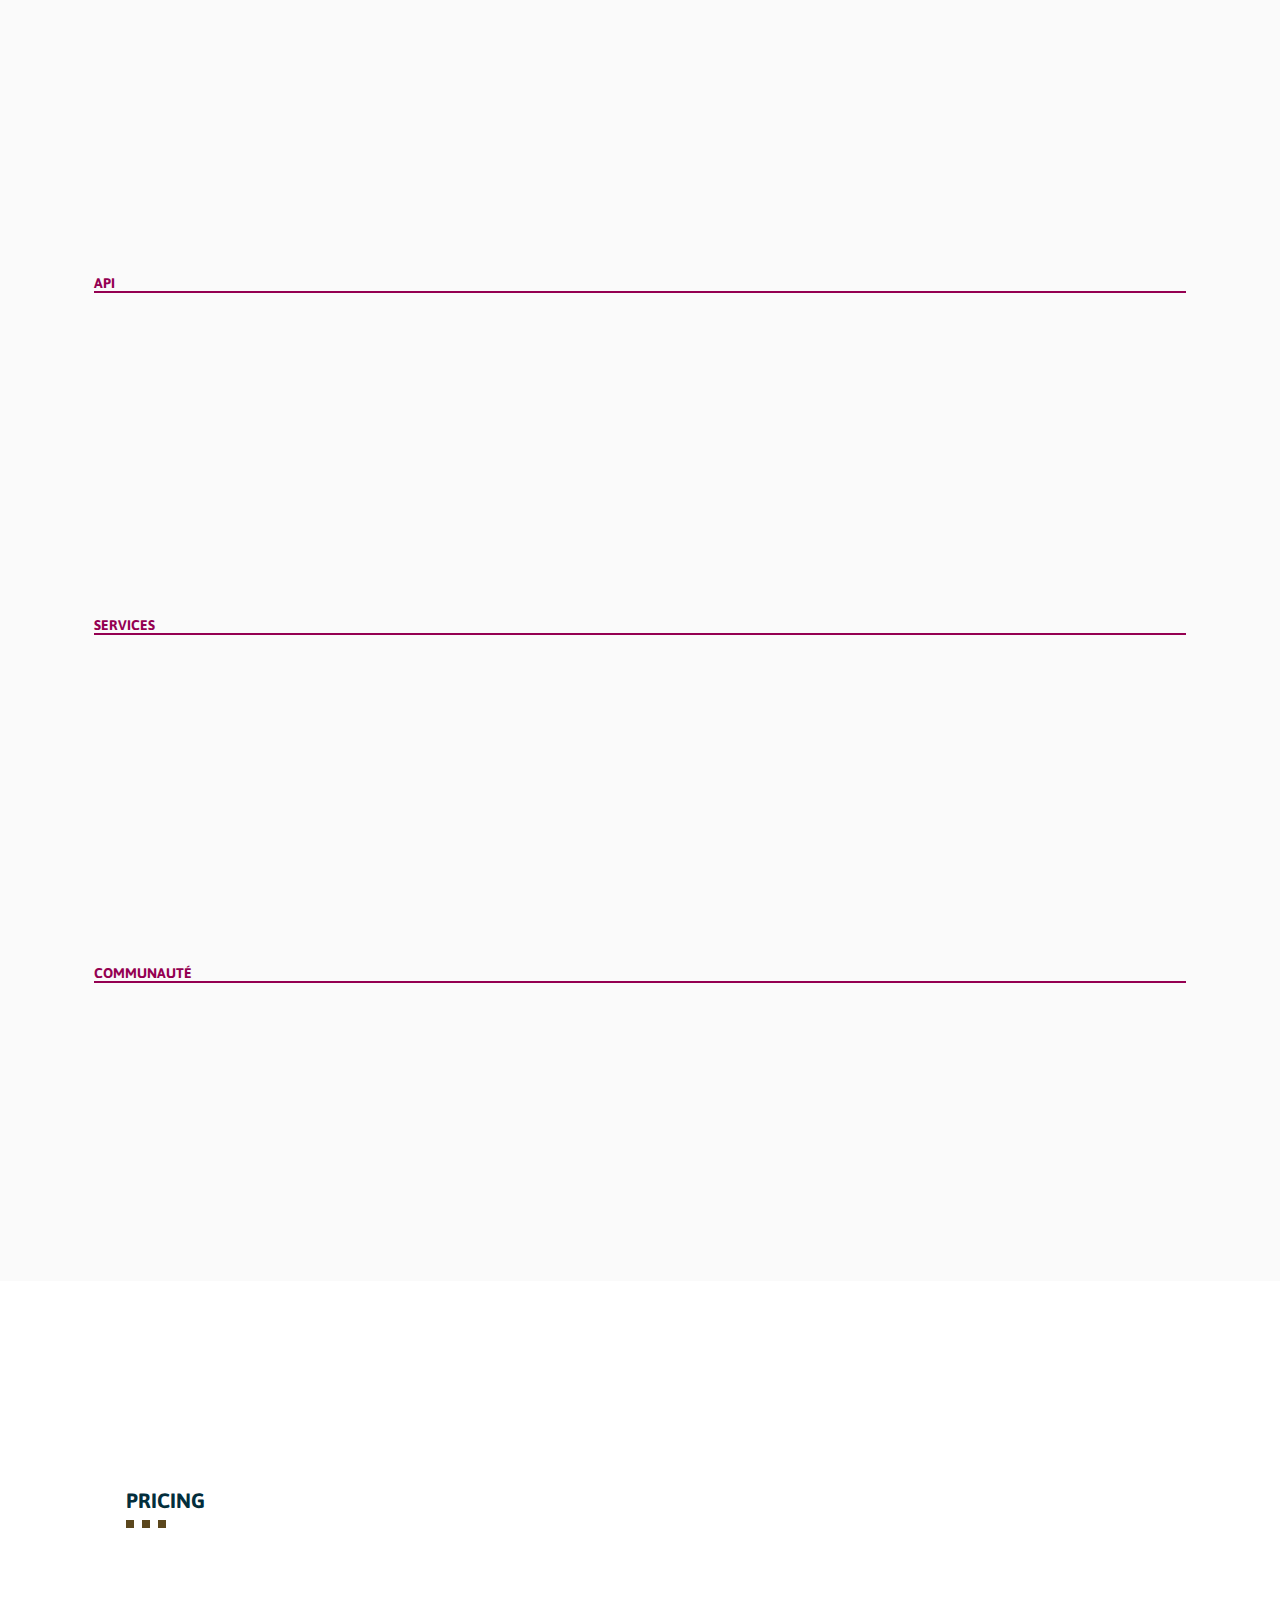
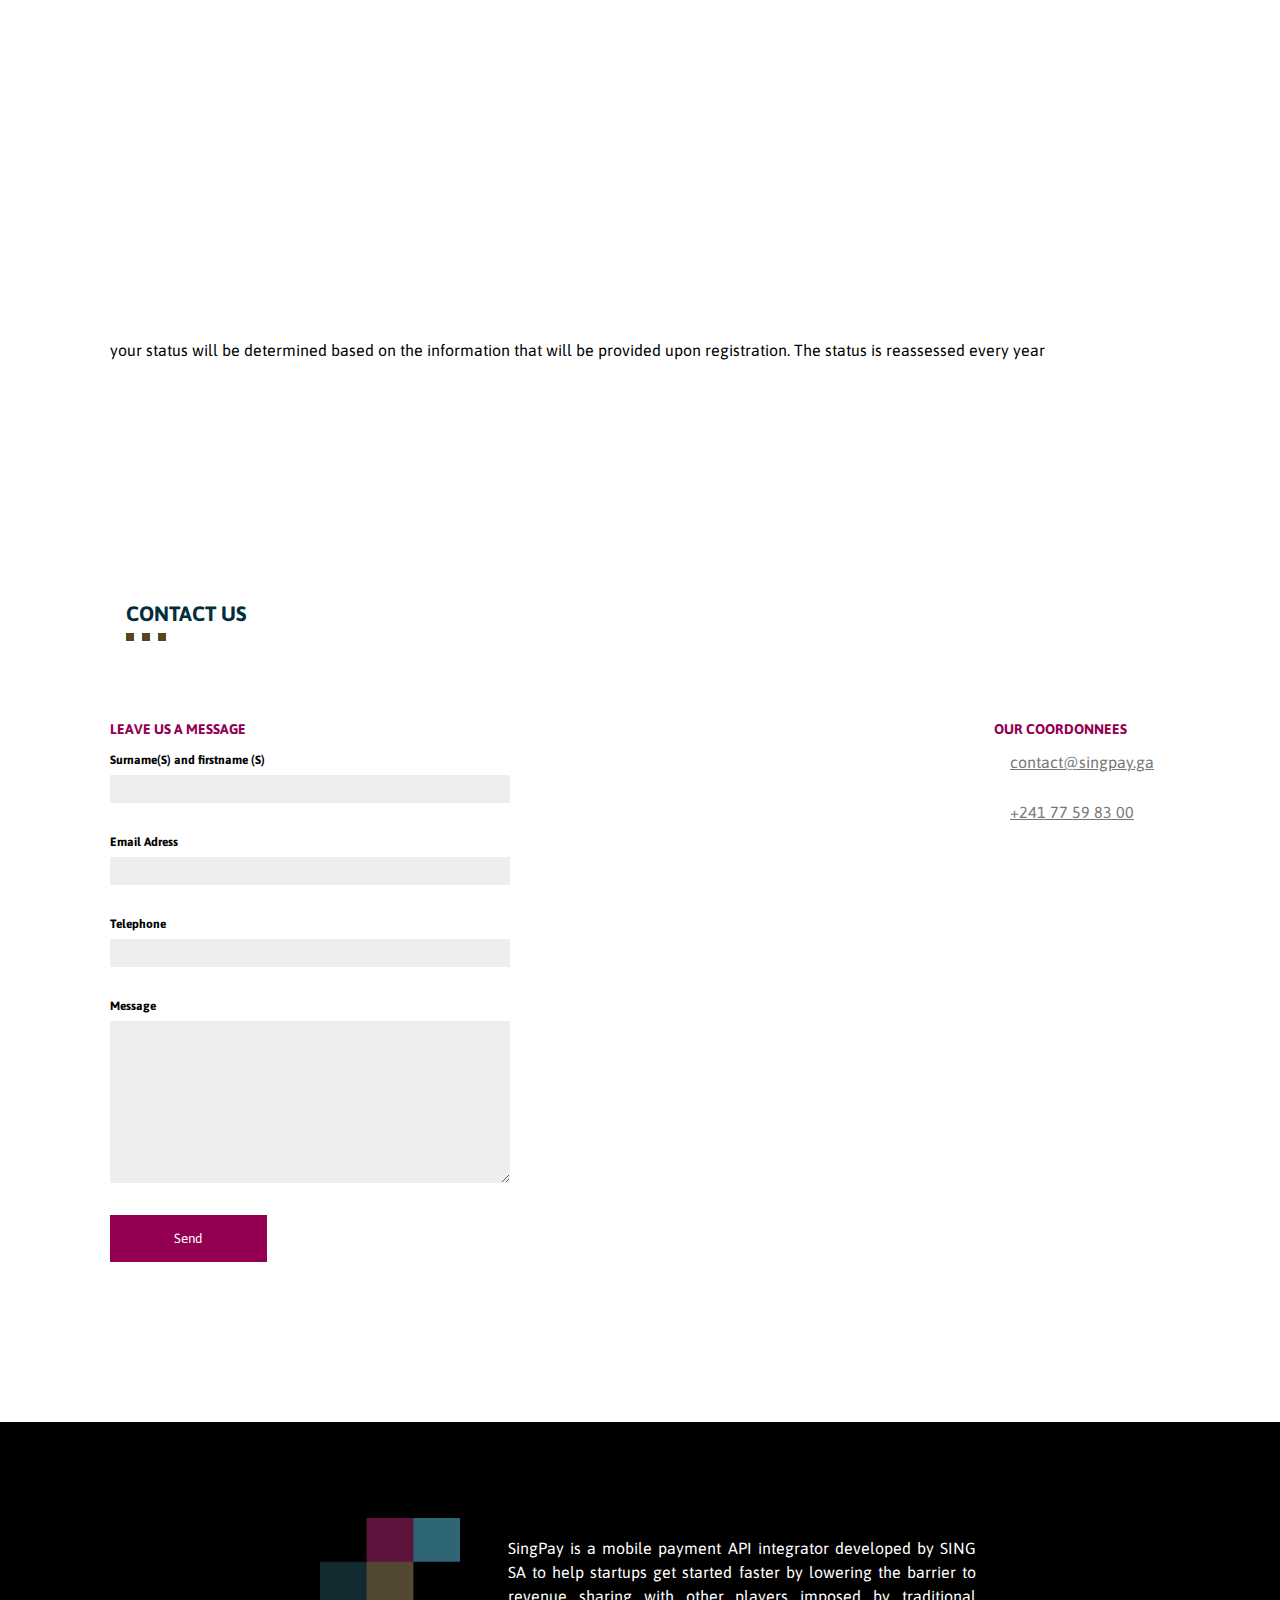
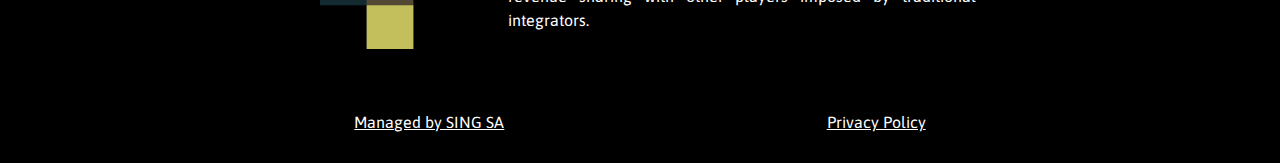
==== commit 3370899d: "feat save" ====
--- a/index.html
+++ b/index.html
@@ -1,18 +1,25 @@
 <!DOCTYPE html>
 <html lang="fr">
+
 <head>
   <meta charset="UTF-8">
   <meta http-equiv="X-UA-Compatible" content="IE=edge">
   <meta name="viewport" content="width=device-width, initial-scale=1.0">
-  <title>SingPay - Accelérer votre croissance en intégrant un moyen de paiement libre, simple d’utilisation, sécurisé et adapté au contexte africain.</title>
-  
+  <title>SingPay - Accelérer votre croissance en intégrant un moyen de paiement libre, simple d’utilisation, sécurisé et
+    adapté au contexte africain.</title>
+
   <link href="https://unpkg.com/aos@2.3.1/dist/aos.css" rel="stylesheet">
   <script src="https://unpkg.com/aos@2.3.1/dist/aos.js"></script>
   <link rel="stylesheet" href="./lib/icomoon/style.css">
-  <link rel="stylesheet" href="https://cdnjs.cloudflare.com/ajax/libs/font-awesome/5.15.4/css/all.min.css" integrity="sha512-1ycn6IcaQQ40/MKBW2W4Rhis/DbILU74C1vSrLJxCq57o941Ym01SwNsOMqvEBFlcgUa6xLiPY/NS5R+E6ztJQ==" crossorigin="anonymous" referrerpolicy="no-referrer" />
-  <link rel="stylesheet" href="https://cdnjs.cloudflare.com/ajax/libs/font-awesome/5.15.3/css/all.min.css" integrity="sha512-iBBXm8fW90+nuLcSKlbmrPcLa0OT92xO1BIsZ+ywDWZCvqsWgccV3gFoRBv0z+8dLJgyAHIhR35VZc2oM/gI1w==" crossorigin="anonymous" />
+  <link rel="stylesheet" href="https://cdnjs.cloudflare.com/ajax/libs/font-awesome/5.15.4/css/all.min.css"
+    integrity="sha512-1ycn6IcaQQ40/MKBW2W4Rhis/DbILU74C1vSrLJxCq57o941Ym01SwNsOMqvEBFlcgUa6xLiPY/NS5R+E6ztJQ=="
+    crossorigin="anonymous" referrerpolicy="no-referrer" />
+  <link rel="stylesheet" href="https://cdnjs.cloudflare.com/ajax/libs/font-awesome/5.15.3/css/all.min.css"
+    integrity="sha512-iBBXm8fW90+nuLcSKlbmrPcLa0OT92xO1BIsZ+ywDWZCvqsWgccV3gFoRBv0z+8dLJgyAHIhR35VZc2oM/gI1w=="
+    crossorigin="anonymous" />
   <link rel="preconnect" href="https://fonts.gstatic.com">
-  <link href="https://fonts.googleapis.com/css2?family=Asap&family=Asap+Condensed&family=Roboto&display=swap" rel="stylesheet">
+  <link href="https://fonts.googleapis.com/css2?family=Asap&family=Asap+Condensed&family=Roboto&display=swap"
+    rel="stylesheet">
   <link href="https://fonts.googleapis.com/css2?family=Bebas+Neue&display=swap" rel="stylesheet">
   <link rel="stylesheet" href="./style/style.css">
   <link rel="stylesheet" href="./style/header.css">
@@ -22,64 +29,69 @@
   <link rel="stylesheet" href="./style/pricing.css">
   <link rel="stylesheet" href="./style/contact.css">
   <link rel="stylesheet" href="./style/footer.css">
-  
+
 </head>
+
 <body>
-  
+
   <header>
     <aside class="topbar">
       <a href="mailto:contact@singpay.ga" class="email">contact@singpay.ga</a>
       <div class="support">
         <a href="https://client.singpay.ga/register" class="CreateAccount">Creer un compte</a>
-        
+
         <div class="dropdown">
           <span class="dropdown-title Support">Support</span>
           <div class="dropdown-content">
-            <a href="https://client.singpay.ga/doc/reference/index.html" target="blank" class="dropdown-item Documentation">Documentation</a>
-            <a href="#" class="dropdown-item Tutorrial">Didacticiel</a>
+            <a href="https://client.singpay.ga/doc/reference/index.html" target="blank"
+              class="dropdown-item Documentation">Documentation</a>
+            <a href="#" class="dropdown-item Tuto">Didactitiel</a>
           </div>
         </div>
-        
+
         <div class="dropdown">
           <span class="dropdown-title" id="langId">Francais</span>
           <div class="dropdown-content">
-            <a href="#" class="dropdown-item French" onclick="translateUI('fr')">Français</a>
-            <a href="#" class="dropdown-item English" onclick="translateUI('en')">English</a>
+            <a href="#" class="dropdown-item French" onclick="translateUI('fr')">FR</a>
+            <a href="#" class="dropdown-item English" onclick="translateUI('en')">EN</a>
           </div>
         </div>
-        
+
       </div>
     </aside>
-    
+
     <aside class="main-header">
-        <a href="/"><img src="./images/icon.png" alt="Logo" class="logo"></a>
+      <a href="/"><img src="./images/icon.png" alt="Logo" class="logo"></a>
+      <span class="humberger" onclick="toogleMenu('mainNav')">
+        <i class="fas fa-bars"></i>
+      </span>
+      <nav id="mainNav">
         <span class="humberger" onclick="toogleMenu('mainNav')">
-          <i class="fas fa-bars"></i>
+          <i class="fas fa-times"></i>
         </span>
-        <nav id="mainNav">
-          <span class="humberger" onclick="toogleMenu('mainNav')">
-            <i class="fas fa-times"></i>
-          </span>
-          <a href="#about" onclick="hideMenu('mainNav')" class="About">A propos</a>
-          <a href="#feature" onclick="hideMenu('mainNav')" class="Feature">Fonctionnalités</a>
-          <a href="#pricing" onclick="hideMenu('mainNav')" class="Pricing">Tarifs</a>
-          <a href="#contact" onclick="hideMenu('mainNav')" class="Contact">Contacts</a>
-          <a href="./code-promo" onclick="hideMenu('mainNav')" class="CodePromo">Code promo</a>
-          <a href="https://client.singpay.ga/login" class="yellow-button Connect" onclick="hideMenu('mainNav')">Se connecter</a>
-        </nav>
+        <a href="#about" onclick="hideMenu('mainNav')" class="About">A propos</a>
+        <a href="#feature" onclick="hideMenu('mainNav')" class="Feature">Fonctionnalités</a>
+        <a href="#pricing" onclick="hideMenu('mainNav')" class="Pricing">Tarifs</a>
+        <a href="#contact" onclick="hideMenu('mainNav')" class="Contact">Contacts</a>
+        <a href="./code-promo" onclick="hideMenu('mainNav')" class="CodePromo">Code promo</a>
+        <a href="https://client.singpay.ga/login" class="yellow-button Connect" onclick="hideMenu('mainNav')">Se
+          connecter</a>
+      </nav>
     </aside>
   </header>
 
   <section class="home">
     <aside class="content" data-aos="fade-in">
       <span class="text-head">SingPay</span>
-      <span class="text-title Solution">Agrégateur de moyen de paiement mobile et fournisseur d'API sécuriser pour les transactions.</span>
-      <p class="ValueProposition">Accelérez votre croissance en intégrant un moyen de paiement libre, simple d’utilisation, sécurisé et adapté au contexte africain.</p>
-      
+      <span class="text-title BestTool">Agrégateur de moyen de paiement mobile et fournisseur d'API sécuriser pour les
+        transactions.</span>
+      <p class="ValueProposition">Accelérez votre croissance en intégrant un moyen de paiement libre, simple
+        d’utilisation, sécurisé et adapté au contexte africain.</p>
+
       <a href="https://client.singpay.ga/register" class="pink-button StartNow">Commencer maintenant</a>
     </aside>
-    
-    <aside class="illustration"  data-aos="fade-right">
+
+    <aside class="illustration" data-aos="fade-right">
       <img src="./images/icon.png" alt="Logo" class="logo">
       <p class="singpay">
         <span class="blue">SING</span>
@@ -88,167 +100,209 @@
     </aside>
   </section>
 
-  
+
   <main>
     <div class="main-wrapper">
       <section id="about" class="about">
-          <div class="section-wrapper">
-            <div class="section-title">
-              <h1 class="About">à Propos</h1>
-              <div class="squares">
-                <div class="square1"></div>
-                <div class="square2"></div>
-                <div class="square3"></div>
-              </div>
-            </div>
-            
-            <p class="about-main-p AboutContent" data-aos="zoom-in" >SingPay est un agrégateur de moyens de paiements simple d'utilisation, accessible aux startups et aux grandes entreprises avec un support pour les projets de l'administration publique.</p>
-            
-            <h3 class="WhyExists">Raison d'être de SingPay ?</h3>
-            
-            <div class="raison">
-              <div class="img-container" data-aos="fade-right">
-                <img src="./images/raison.jpg" alt="Raison d'etre">
-              </div>
-              
-              <div class="raison-text" data-aos="fade-up">
-                <i class="fas fa-quote-left"></i>
-                <p class="WhyExitContent">L’objectif de SingPay est de faciliter l’intégration des moyens de paiement dans les différentes solutions d’un écosystème digital en croissance, en baissant un certain nombre barrière à l’entrée notamment pour les projets en démarrage et les projets de l’administration publique.</p>
-                <i class="fas fa-quote-right"></i>
-              </div>
-            </div>
-
-            <article>
-              <aside data-aos="zoom-in">
-                <span class="icon-weakness"></span>
-                <h2 class="NoCharge">Sans frais</h2>
-                <p class="NoChargeContent">SingPay ne reçoit aucun frais pour les projets qui n’ont pas encore atteint un certain niveau de transaction.</p>
-              </aside>
-              
-              <aside data-aos="zoom-in">
-                <span class="icon-secure"></span>
-                <h2 class="TrustedParty">Tiers de confiance</h2>
-                <p class="TrustedPartyContent">SingPay réponds aux exigeances des différentes solutions de paiement et mets à la disposition de ces utilisateurs des API permettant d'utiliser ces solutions sans configuration supplémentaires.</p>
-              </aside>
-              
-              <aside data-aos="zoom-in">
-                <span class="icon-click" style="font-weight: 500; transform: scale(1.4);"></span>
-                <h2 class="EasyToAccess">Facile d’acces</h2>
-                <p class="EasyToAccessContent">La création d'un compte sur SingPay est gratuit et ce dernier vous donne directement accès aux fonctionnalité offerte dans un environnement test similaire à celui de prodcution.</p>
-              </aside>
-              
-            </article>
-            
-            <h3 class="OurPartners">Nos Partenaires</h3>
-            
-            <div class="partners">
-              <div class="partner">
-                <img src="./images/airtel_money.png" alt="Airtel Money" data-aos="zoom-in" >
-              </div>
-              <div class="partner">
-                <img src="./images/ecobankpay.jpg" alt="EcobankPay" data-aos="zoom-in" >
-              </div>
-              <div class="partner">
-                <img src="./images/moovmoney.png" alt="Moov Money" data-aos="zoom-in" >
-              </div>
-            </div>
-            
-            <div class="action">
-              <a href="https://client.singpay.ga/register" class="pink-button CreateAccountNowIsFree">Créer un compte maintenant, c'est gratuit</a>
-            </div>
-          </div>
-          
-      </section>
-      
-      <section id="feature" class="feature">
         <div class="section-wrapper">
           <div class="section-title">
-            <h1 class="Features">Fonctionnalités</h1>
+            <h1 class="About">à Propos</h1>
             <div class="squares">
               <div class="square1"></div>
               <div class="square2"></div>
               <div class="square3"></div>
             </div>
           </div>
-          
+
+          <p class="about-main-p Description">SingPay est un agrégateur de moyens de paiements simple d'utilisation,
+            accessible aux startups et aux grandes entreprises avec un support pour les projets de l'administration
+            publique.</p>
+          <p class="about-main-p Advantage">SingPay a mis en place un système de transaction inter-opérateur qui permet
+            aux marchands de recevoir de l'argent depuis internet sur le compte mobile money de leur choix de manière
+            instantanné et independemment du moyen de paiement utilisé par le client pour effectuer le paiement. Grâce à
+            SingPay les marchands utilisant l'agrégateur ont la possibilité de partager le revenu d'une transaction dans
+            différent compte mobile money aux choix.</p>
+          <p class="about-main-p Advantage2">SingPay permet au marchand de recevoir des paiements depuis n'importe
+            qu'elle pays du monde grâce au mobile money et à PayPal.</p>
+          <p class="about-main-p Vision">Notre vision est d'étendre les services de SingPay sur l'ensemble du continent
+            africain.</p>
+
+          <div class="row1">
+            <p><span class="created Create">Créé au Gabon</span>, <span class="extend Expand">Nous nous étendons dans les autres pays
+                d'afrique.</span> </p>
+            <div class="img-container2">
+              <img src="./images/africa_map.png" alt="">
+            </div>
+          </div>
+
+          <h3 class="Partner">Raison d'être de SingPay ?</h3>
+
+          <div class="raison">
+            <div class="img-container" data-aos="fade-right">
+              <img src="./images/raison.jpg" alt="Raison d'etre">
+            </div>
+
+            <div class="raison-text" data-aos="fade-up">
+              <i class="fas fa-quote-left"></i>
+              <p class="Target">L’objectif de SingPay est de faciliter l’intégration des moyens de paiement dans les
+                différentes solutions d’un écosystème digital en croissance, en baissant un certain nombre barrière à
+                l’entrée notamment pour les projets en démarrage et les projets de l’administration publique.</p>
+              <i class="fas fa-quote-right"></i>
+            </div>
+          </div>
+
+          <article>
+            <aside data-aos="zoom-in">
+              <span class="icon-weakness"></span>
+              <h2 class="Free">Sans frais</h2>
+              <p class="WhyAPI">SingPay ne reçoit aucun frais pour les projets qui n’ont pas encore atteint un certain
+                niveau de transaction.</p>
+            </aside>
+
+            <aside data-aos="zoom-in">
+              <span class="icon-secure"></span>
+              <h2 class="Gateway">Tiers de confiance</h2>
+              <p class="WhyGateway">SingPay réponds aux exigeances des différentes solutions de paiement et mets à la
+                disposition de ces utilisateurs des API permettant d'utiliser ces solutions sans configuration
+                supplémentaires.</p>
+            </aside>
+
+            <aside data-aos="zoom-in">
+              <span class="icon-click" style="font-weight: 500; transform: scale(1.4);"></span>
+              <h2 class="Dashboard">Facile d’acces</h2>
+              <p class="WhyDashboard">La création d'un compte sur SingPay est gratuit et ce dernier vous donne
+                directement accès aux fonctionnalité offerte dans un environnement test similaire à celui de prodcution.
+              </p>
+            </aside>
+
+          </article>
+
+          <h3 class="Partner">Nos Partenaires</h3>
+
+          <div class="partners">
+            <div class="partner">
+              <img src="./images/airtel_money.png" alt="Airtel Money" data-aos="zoom-in">
+            </div>
+            <div class="partner">
+              <img src="./images/maviance.jfif" alt="EcobankPay" data-aos="zoom-in">
+            </div>
+            <div class="partner">
+              <img src="./images/moovmoney.png" alt="Moov Money" data-aos="zoom-in">
+            </div>
+            <div class="partner">
+              <img src="./images/paypal.webp" alt="Moov Money" data-aos="zoom-in">
+            </div>
+          </div>
+
+          <div class="action">
+            <a href="https://client.singpay.ga/register" class="pink-button CreateAccountNowIsFree">Créer un compte
+              maintenant, c'est gratuit</a>
+          </div>
+        </div>
+
+      </section>
+
+      <section id="feature" class="feature">
+        <div class="section-wrapper">
+          <div class="section-title">
+            <h1 class="Feature">Fonctionnalités</h1>
+            <div class="squares">
+              <div class="square1"></div>
+              <div class="square2"></div>
+              <div class="square3"></div>
+            </div>
+          </div>
+
           <article>
             <h3>Core</h3>
-         
+
             <div class="features" data-aos="fade-up">
               <aside>
-                <h4 class="Payment">Paiement</h4>
-                <p class="PaymentExplain">Permettez à vos clients d’effectuer des paiements mobile money depuis votre plateforme de paiement en ligne.</p>
-              </aside>
-              
-              <aside>
-                <h4 class="Wallet">Portefeuille</h4>
-                <p class="WalletExplain">SingPay encapsule les comptes réels des clients dans des Portefeuille.</p>
-              </aside>
-              
+                <h4 class="Paiement">Paiement</h4>
+                <p class="PaimentExplain">Permettez à vos clients d’effectuer des paiements mobile money depuis votre
+                  plateforme de paiement en ligne.</p>
+              </aside>
+
+              <aside>
+                <h4>Portefeuille</h4>
+                <p class="WordPressExplain">SingPay encapsule les comptes réels des clients dans des Portefeuille.</p>
+              </aside>
+
               <aside>
                 <h4>Transaction</h4>
-                <p class="TransactionExplain">Dans le module core SingPay gère les paiements réels aux partenaires et associe chaque transaction au portefeuille correspondant.</p>
+                <p class="PrestashopExplain">Dans le module core SingPay gère les paiements réels aux partenaires et
+                  associe chaque transaction au portefeuille correspondant.</p>
               </aside>
             </div>
           </article>
-          
+
           <article>
             <h3>API</h3>
-            
+
             <div class="features large" data-aos="fade-up">
               <aside>
-                <h4 class="Wallet SingPayRef">SingPay Ref</h4>
-                <p class="WalletExplain SingPayRefContent">SingPay fournis aux developpeurs une API Restfull leur permettant de realiser des interactions sur les Portefeuille, les transactions et les paiement.</p>
-                <a href="https://client.singpay.ga/doc/reference/index.html" class="ShowDocumentation">Voir la documentation</a>
+                <h4 class="Wallet">SingPay Ref</h4>
+                <p class="WalletExplain">SingPay fournis aux developpeurs une API Restfull leur permettant de realiser
+                  des interactions sur les Portefeuille, les transactions et les paiement.</p>
+                <a href="https://client.singpay.ga/doc/reference/index.html" class="ShowTuto">Voir la documentation</a>
               </aside>
 
             </div>
           </article>
-          
+
           <article>
             <h3>Services</h3>
-         
+
             <div class="features" data-aos="fade-up">
               <aside>
-                <h4 class="Worspace">Workspace</h4>
-                <p class="WorkspaceContent">En créant un compte sur la plateforme SingPay client, vous avez automatiquement accès à SingPay Workspace. Cette plateforme vous permet d’accéder à vos identifiants d’API, de gérer vos portefeuilles et vos transactions, d’accéder à l’API et de partager les informations sur un portefeuille à vos partenaires.</p>
-              </aside>
-              
+                <h4 class="Paiement">Workspace</h4>
+                <p class="PaimentExplain">En créant un compte sur la plateforme SingPay client, vous avez
+                  automatiquement accès à SingPay Workspace. Cette plateforme vous permet d’accéder à vos identifiants
+                  d’API, de gérer vos portefeuilles et vos transactions, d’accéder à l’API et de partager les
+                  informations sur un portefeuille à vos partenaires.</p>
+              </aside>
+
               <aside>
                 <h4>Sandbox</h4>
-                <p class="SandboxContent">Juste apèrs votre inscription, SingPay vous crée un portefeuille virtuel. Ce qui vous permet d’utiliser l’API comme si vous aviez un portefeuille réel.</p>
-              </aside>
-              
+                <p class="WordPressExplain">Juste apèrs votre inscription, SingPay vous crée un portefeuille virtuel. Ce
+                  qui vous permet d’utiliser l’API comme si vous aviez un portefeuille réel.</p>
+              </aside>
+
               <aside>
                 <h4>Externalisation</h4>
-                <p class="ExternalisationContent">Vous ne voulez pas réaliser de développement en ce qui concerne le paiement, vous pouvez externaliser votre processus de paiement en vous synchronisant avec notre plateforme de paiment en ligne sécurisé sans avoir besoin de coder quoi que ce soit.</p>
+                <p class="PrestashopExplain">Vous ne voulez pas réaliser de développement en ce qui concerne le
+                  paiement, vous pouvez externaliser votre processus de paiement en vous synchronisant avec notre
+                  plateforme de paiment en ligne sécurisé sans avoir besoin de coder quoi que ce soit.</p>
               </aside>
             </div>
           </article>
-          
+
           <article>
-            <h3 class="Community">Communauté</h3>
-         
+            <h3>Communauté</h3>
+
             <div class="features" data-aos="fade-up">
               <aside>
-                <h4 class="Plugin">Plugin</h4>
-                <p class="PluginContent">Les développeurs qui utilisent SingPay au quotidien partagent leur expérience en proposant des outils permettant de faciliter les intégrations dans différentes situations.</p>
-              </aside>
-              
+                <h4 class="Paiement">Plugin</h4>
+                <p class="PaimentExplain">Les développeurs qui utilisent SingPay au quotidien partagent leur expérience
+                  en proposant des outils permettant de faciliter les intégrations dans différentes situations.</p>
+              </aside>
+
               <aside>
                 <h4>Integration</h4>
-                <p class="IntegrationContent">Nous mettons systématiquement des ressources à votre disposition pour vous aider à intégrer nos différentes solutions.</p>
-              </aside>
-              
+                <p class="WordPressExplain">Nous mettons systématiquement des ressources à votre disposition pour vous
+                  aider à intégrer nos différentes solutions.</p>
+              </aside>
+
               <aside>
                 <h4>Support</h4>
-                <p class="SupportsContent">Le support SingPay est constitué d'une Documentation de référence, d'un didactitiel vidéo et d'un contact support disponible 24/7 </p>
+                <p class="PrestashopExplain">Le support SingPay est constitué d'une Documentation de référence, d'un
+                  didactitiel vidéo et d'un contact support disponible 24/7 </p>
               </aside>
             </div>
           </article>
         </div>
       </section>
-      
+
       <section id="pricing" class="pricing">
         <div class="section-wrapper">
           <div class="section-wrapper">
@@ -260,38 +314,41 @@
                 <div class="square3"></div>
               </div>
             </div>
-            
+
             <div class="offres">
-              
+
               <div class="offre" data-aos="flip-up">
                 <h4 class="title">Startup</h4>
-                <p class="detail StartupExplain">En dessous de 25 Million de transactions enregistré sur SingPay, vous bénéficiez de 0% de frais.</p>
-                <p class="taux StartupRate">Gratuit</p>
-              </div>
-              
+                <p class="detail StartupExplain">En dessous de 25 Million de transactions enregistré sur SingPay, vous
+                  bénéficiez de 0% de frais.</p>
+                <p class="taux StartupTaux">Gratuit</p>
+              </div>
+
               <div class="offre" data-aos="flip-up">
                 <h4 class="title Entreprise">Entreprise</h4>
-                <p class="detail EnterpriseExplain">Entreprise ayant réalisé un chiffre d’affaire supérieur à 25 Million de Francs CFA.</p>
+                <p class="detail EnterpriseExplain">Entreprise ayant réalisé un chiffre d’affaire supérieur à 25 Million
+                  de Francs CFA.</p>
                 <p class="taux">2,5 % <span class="PerTransaction">par transaction</span></p>
               </div>
-              
+
               <div class="offre" data-aos="flip-up">
                 <h4 class="title">Administration</h4>
-                <p class="detail AdministrationExplain">Les solutions numériques commandés par l’administration public</p>
+                <p class="detail AdminExplain">Les solutions numériques commandés par l’administration public</p>
                 <p class="taux ">1,5 % <span class="PerTransaction">par transaction</span></p>
               </div>
-              
-            </div>
-            
-            <p class="Noted">*Votre statut sera déterminé en fonction des informations qui seront fournis à l’inscription. Le statut est ré-évalué chaque année</p>
-        </div>
+
+            </div>
+
+            <p class="PricingNB">*Votre statut sera déterminé en fonction des informations qui seront fournis à
+              l’inscription. Le statut est ré-évalué chaque année</p>
+          </div>
       </section>
-      
+
       <section id="contact" class="contact">
         <div class="section-wrapper">
           <div class="section-wrapper">
             <div class="section-title">
-              <h1 class="ContactUs">Nous contacter</h1>
+              <h1 class="Contact">Nous contacter</h1>
               <div class="squares">
                 <div class="square1"></div>
                 <div class="square2"></div>
@@ -299,74 +356,70 @@
               </div>
             </div>
           </div>
-          
+
           <div class="contacts">
             <div class="contact-form">
-              
-              <h3 class="LeaveUsMessage">Laissez nous un message</h3>
-              
+
+              <h3 class="LetMessage">Laissez nous un message</h3>
+
               <div class="form-group">
                 <label for="nom" class="Fullname">Nom et prénom</label>
                 <input id="nom" type="text">
               </div>
-              
+
               <div class="form-group">
                 <label for="email" class="Email">Adresse Email</label>
                 <input type="email" id="email">
               </div>
-              
+
               <div class="form-group">
                 <label for="telephone" class="Tel">Téléphone</label>
                 <input type="tel" id="telephone">
               </div>
-              
+
               <div class="form-group">
                 <label for="message" class="Message">Message</label>
                 <textarea name="message" id="message" cols="30" rows="10"></textarea>
               </div>
-              
+
               <button class="pink-button Send" onclick="sendMessage()">Envoyer</button>
-              
+
               <div id="feedback" style="padding: 1rem;"></div>
-              
-            </div>
-            
+
+            </div>
+
             <div class="other-contact">
-              <h3 class="FollowUS">Suivez nous sur les réseaux sociaux</h3>
-              <div class="socials">
-                <a href="#" style="color: #4267B2;"><i class="fab fa-facebook-square"></i></a>
-                <a href="#" style="color: #C4302B;"><i class="fab fa-youtube"></i></a>
-              </div>
-              
-              <h3 class="OurDetails">Nos coordonnees</h3>
-              
+              <h3 class="Coordonne">Nos coordonnees</h3>
+
               <div class="coordonnees">
                 <a href="mailto://contact@singpay.ga">contact@singpay.ga</a>
-                <a href="tel://+241077598300"> +241 77 59 83 00</a>        
-              </div>
-              
+                <a href="tel://+241077598300"> +241 77 59 83 00</a>
+              </div>
+
             </div>
           </div>
       </section>
     </div>
   </main>
-  
+
   <footer>
     <section class="message">
       <img src="./images/icon.png" alt="LOGO" class="gray-logo">
-      <p class="InfoSingPay" >SingPay est un intégrateur d’API de paiement mobile développé par la Société d’Incubation Numérique du Gabon pour aider les startups à se lancer plus rapidement en baissant la barrière du partage de revenu avec les autres acteurs imposé par les intégrateurs traditionnels.</p>
+      <p class="Presentation">SingPay est un intégrateur d’API de paiement mobile développé par la Société d’Incubation
+        Numérique du Gabon pour aider les startups à se lancer plus rapidement en baissant la barrière du partage de
+        revenu avec les autres acteurs imposé par les intégrateurs traditionnels.</p>
     </section>
-    
+
     <section class="link">
       <a href="https://www.sing.ga" class="By">Géré par SING SA</a>
-      <a href="#" class="CGU">Condition d’utilisation</a>
-      <a href="#" class="PC">Politique de confidentialité</a>
+      <a href="./privacy/index.html" class="PC">Politique de confidentialité</a>
     </section>
   </footer>
-  
+
   <script src="./lib/i18n.min.js"></script>
   <script src="./js/i18n.js"></script>
   <script src="./js/script.js"></script>
-  
+
 </body>
+
 </html>--- a/style/style.css
+++ b/style/style.css
@@ -11,6 +11,7 @@
 
 p {
   line-height: 1.5em;
+  text-align: justify;
 }
 
 .home {
@@ -80,6 +81,45 @@
   background-color: #ccc;
 }
 
+.img-container2 {
+    width: 400px;
+    max-width: 100%;
+    overflow: hidden;
+    display: flex;
+    flex: row;
+    justify-content: center;
+    align-items: center;
+}
+
+.row1 {
+  display: flex;
+  flex-direction: row;
+  flex-wrap: wrap;
+  justify-content: center;
+  align-items: center;
+  width: 100%;
+  margin: 2rem;
+}
+
+.row1 p {
+  font-size: 2.0em;
+  width: 400px;
+  max-width: 100%;
+  font-weight: bold;
+  text-align: left;
+}
+
+.row1 p .created {
+  color: #940051;
+}
+
+.row1 p .extend {
+  color: #CBC600;
+}
+
+.img-container2 img {
+  width: 600px;
+}
 
 /*Button*/
 
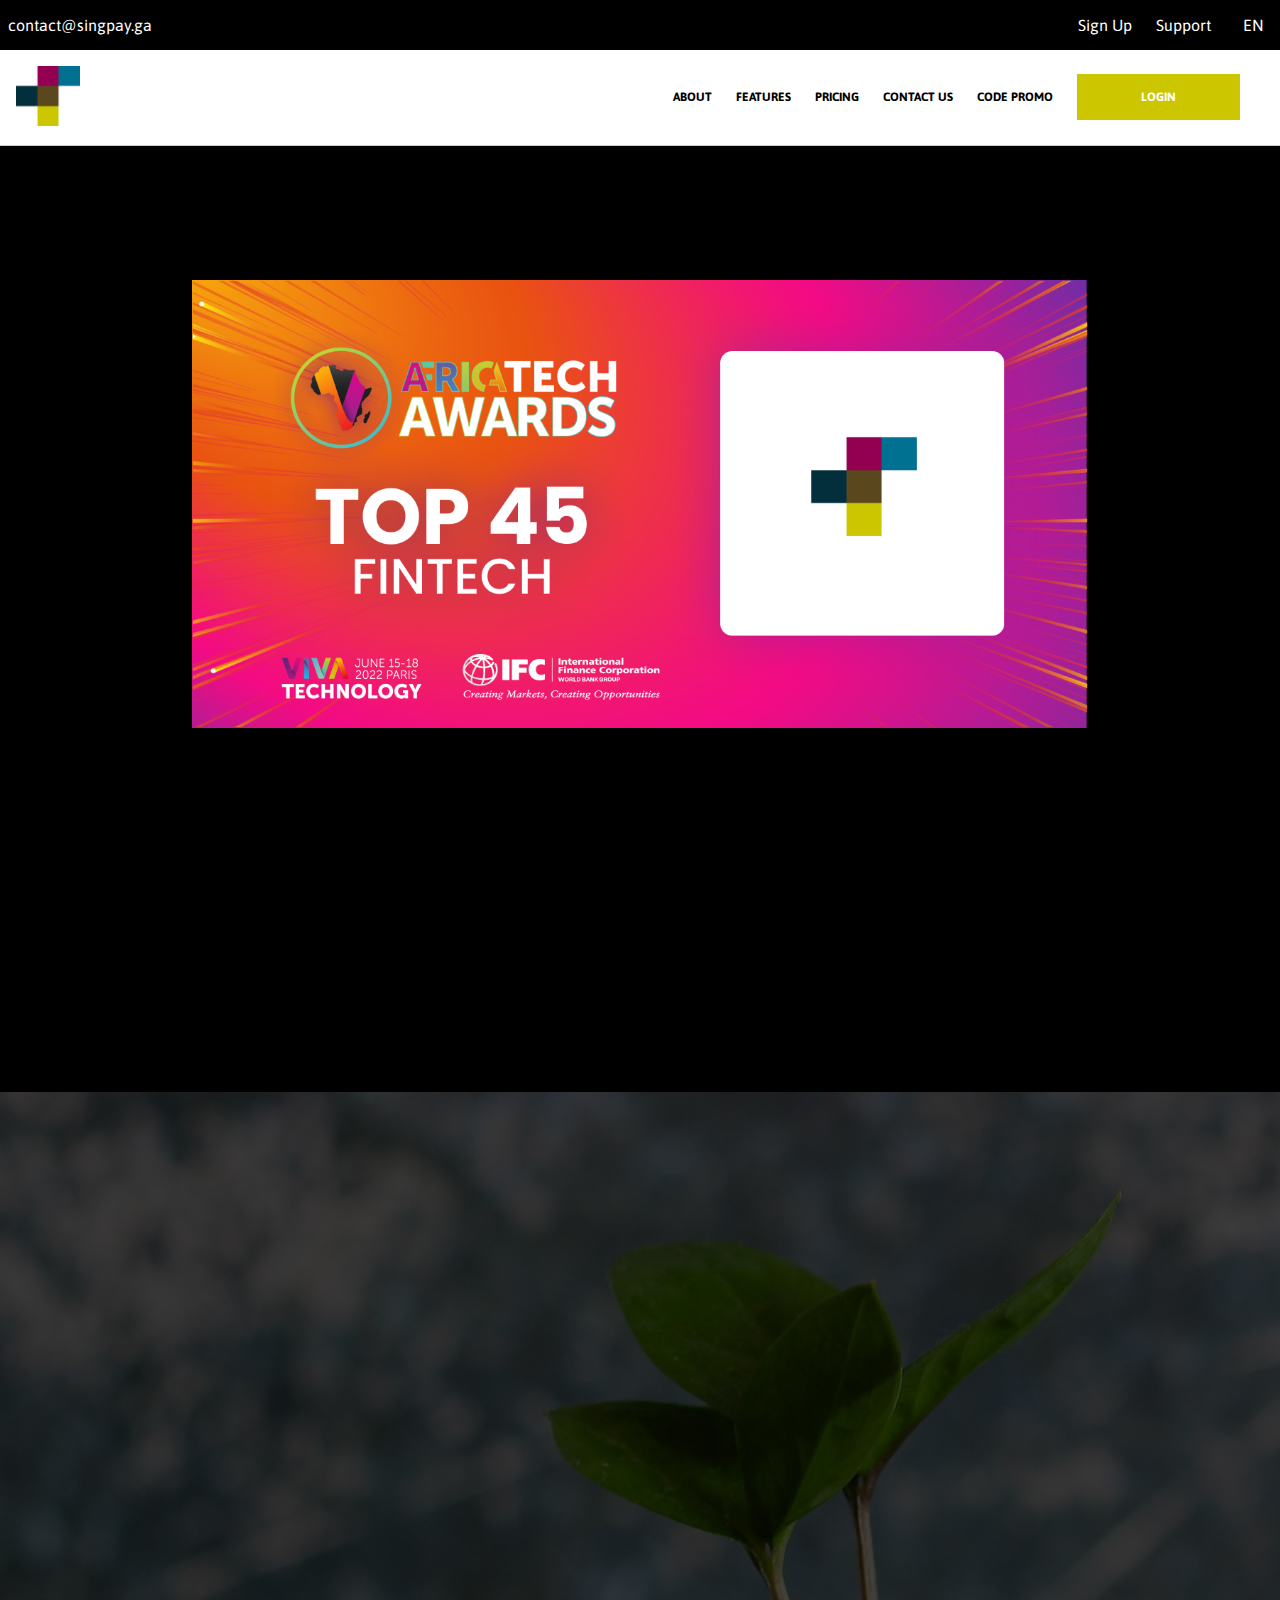
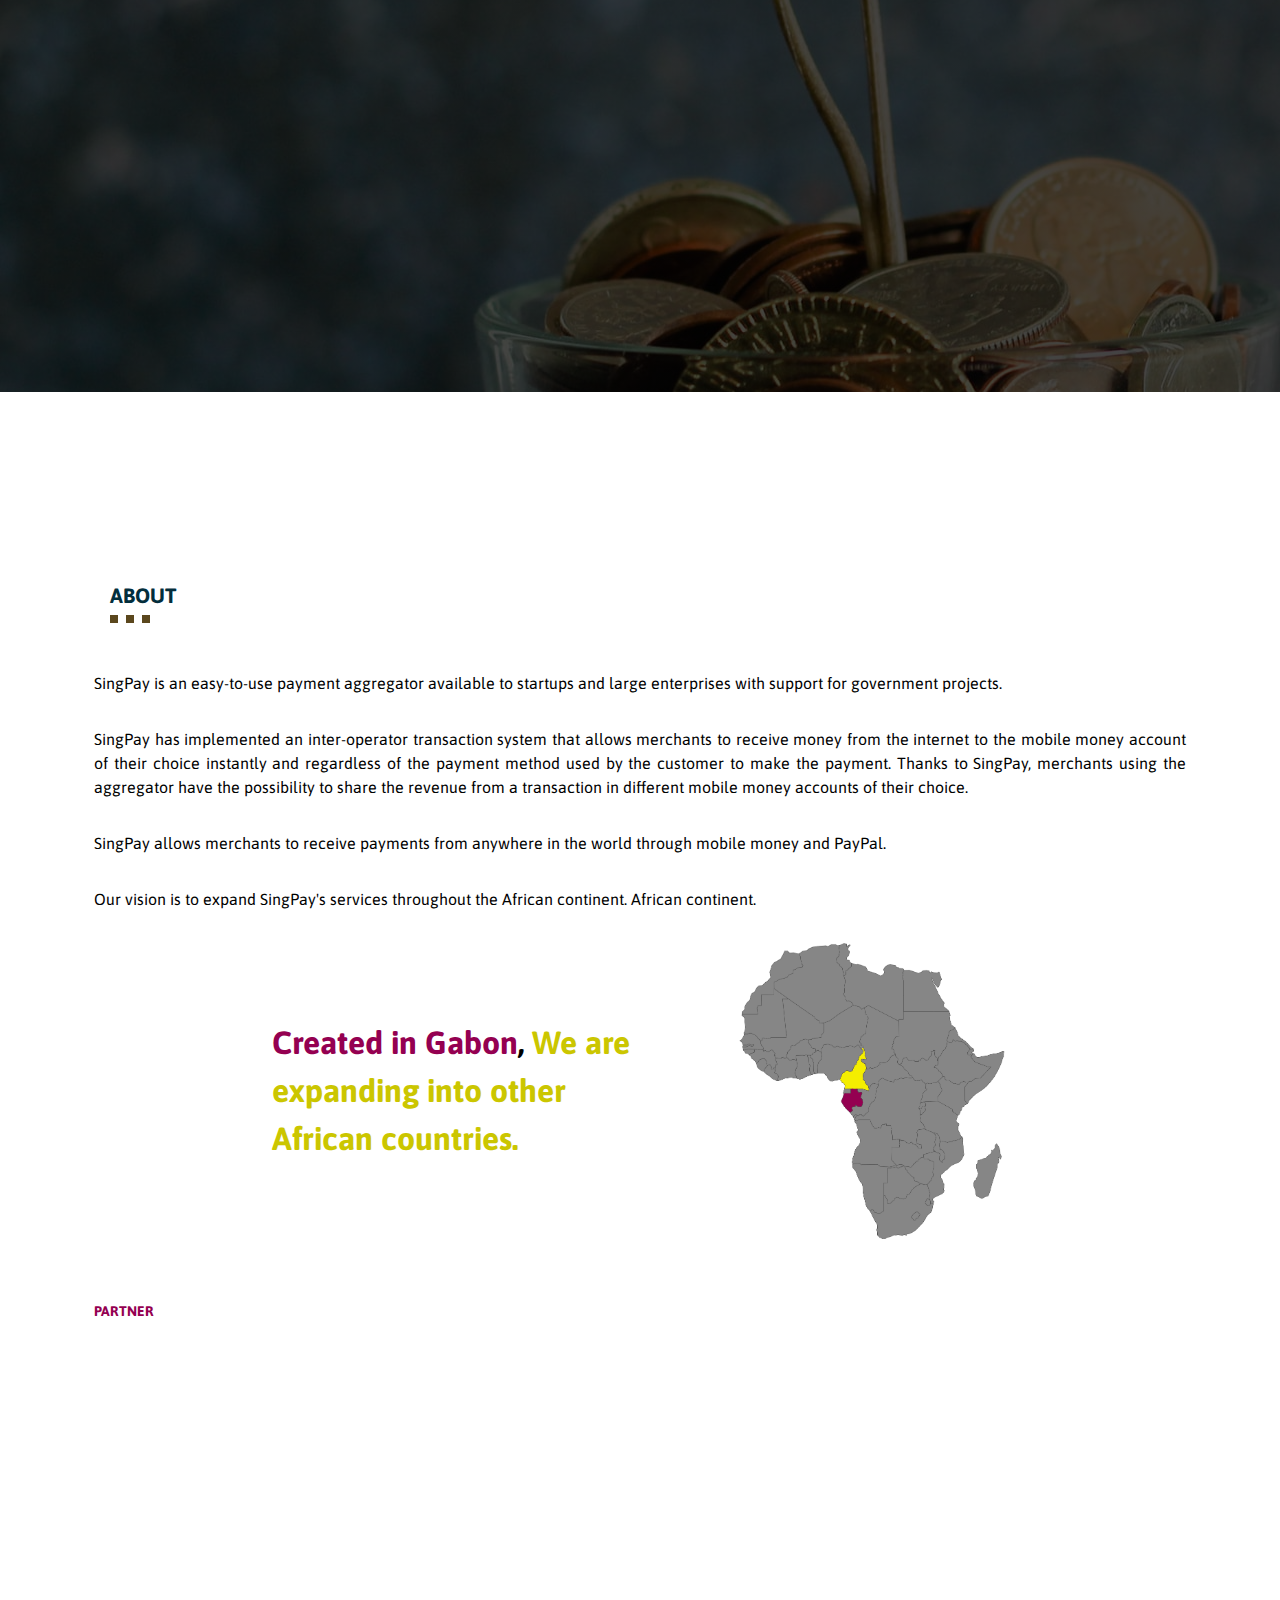
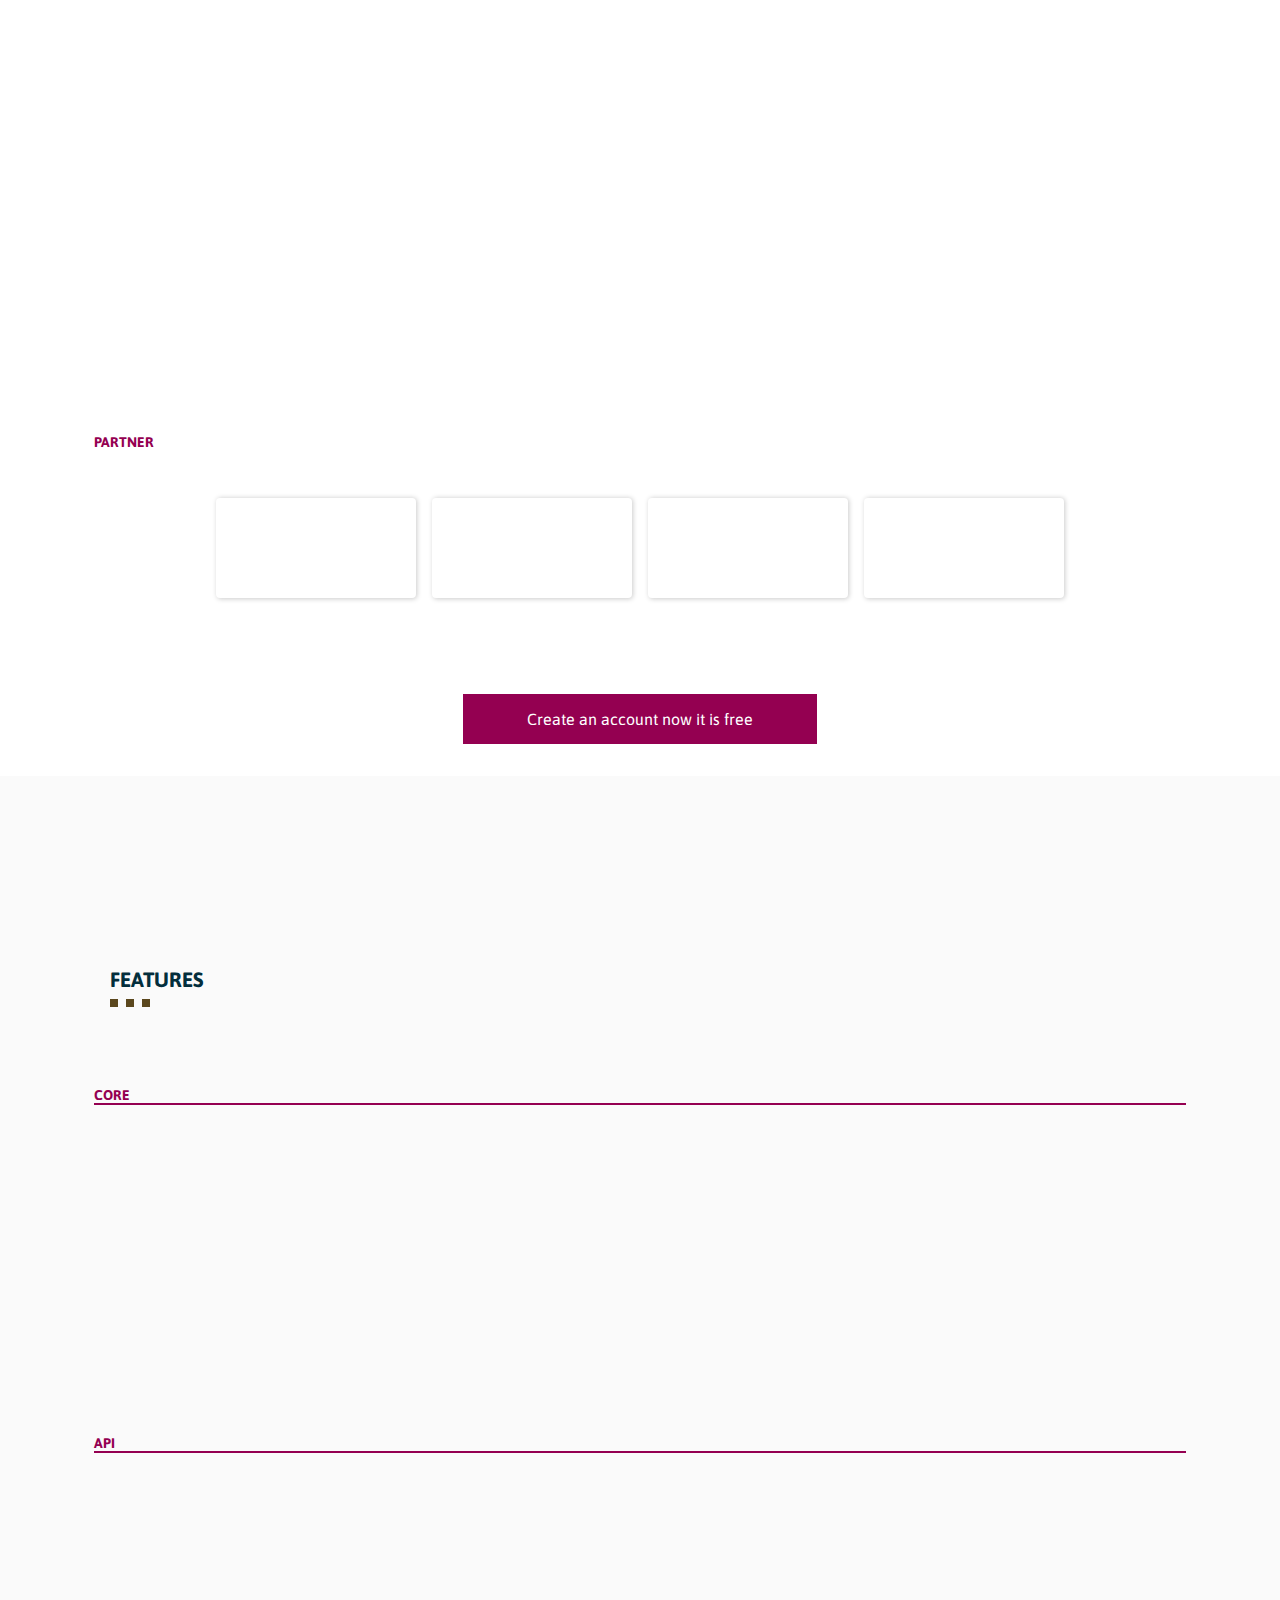
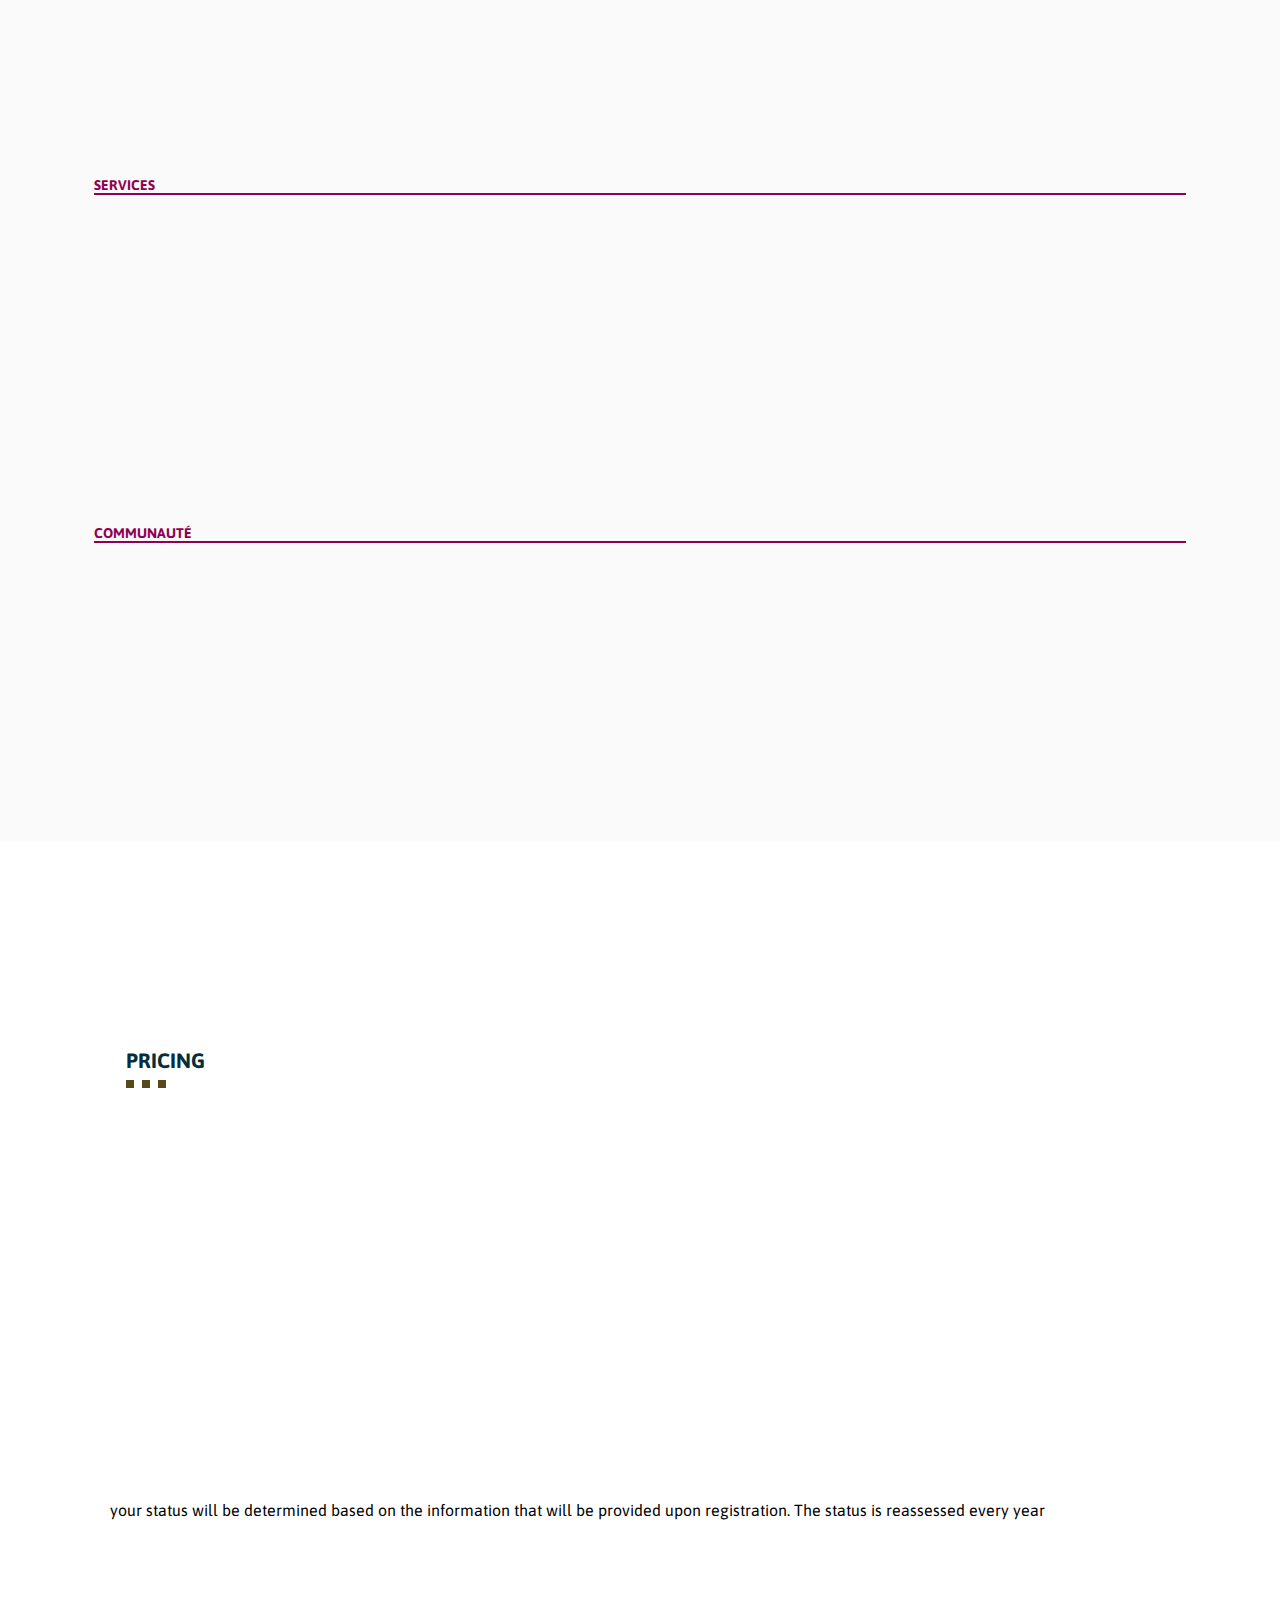
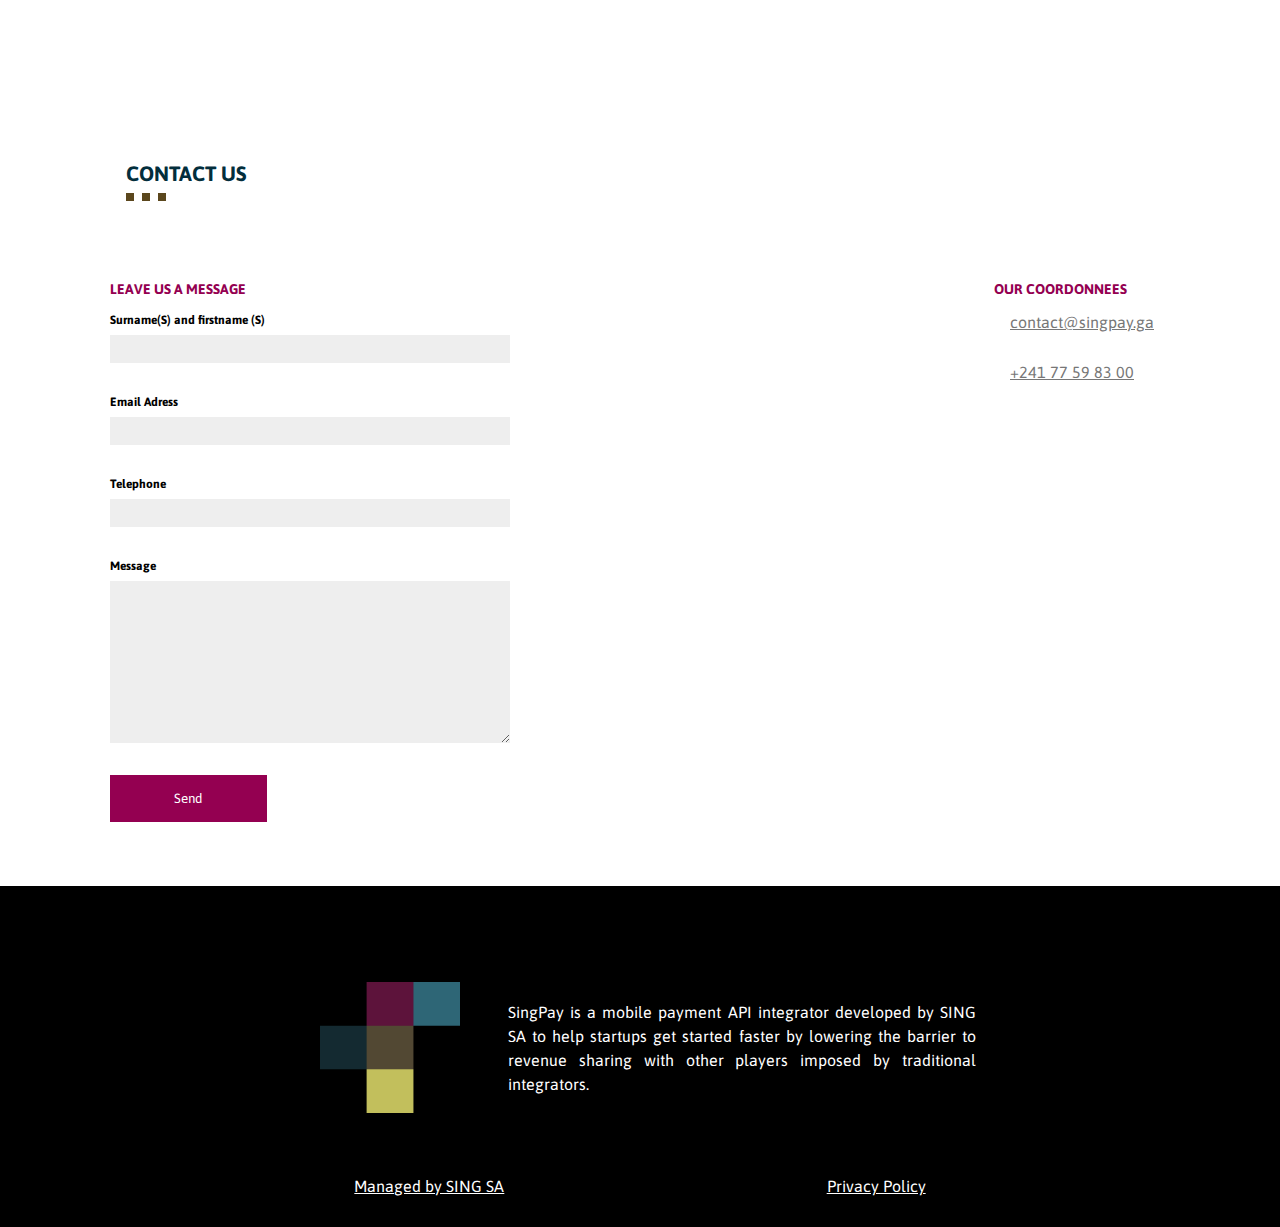
==== commit 76acdb54: "feat save" ====
--- a/index.html
+++ b/index.html
@@ -5,7 +5,7 @@
   <meta charset="UTF-8">
   <meta http-equiv="X-UA-Compatible" content="IE=edge">
   <meta name="viewport" content="width=device-width, initial-scale=1.0">
-  <title>SingPay - Accelérer votre croissance en intégrant un moyen de paiement libre, simple d’utilisation, sécurisé et
+  <title>SingPay - Accelérer votre croissance en intégrant un moyen de paiement libre, simple d'utilisation, sécurisé et
     adapté au contexte africain.</title>
 
   <link href="https://unpkg.com/aos@2.3.1/dist/aos.css" rel="stylesheet">
@@ -34,6 +34,10 @@
 
 <body>
 
+  <video id="background-video" autoplay loop muted poster="images/SingPay.png">
+    <source src="images/SingPay.mp4" type="video/mp4">
+  </video>
+
   <header>
     <aside class="topbar">
       <a href="mailto:contact@singpay.ga" class="email">contact@singpay.ga</a>
@@ -81,6 +85,9 @@
   </header>
 
   <section class="home">
+  </section>
+
+  <section class="home home-data" id="welcome">
     <aside class="content" data-aos="fade-in">
       <span class="text-head">SingPay</span>
       <span class="text-title BestTool">Agrégateur de moyen de paiement mobile et fournisseur d'API sécuriser pour les
@@ -128,7 +135,8 @@
             africain.</p>
 
           <div class="row1">
-            <p><span class="created Create">Créé au Gabon</span>, <span class="extend Expand">Nous nous étendons dans les autres pays
+            <p><span class="created Create">Créé au Gabon</span>, <span class="extend Expand">Nous nous étendons dans
+                les autres pays
                 d'afrique.</span> </p>
             <div class="img-container2">
               <img src="./images/africa_map.png" alt="">
--- a/style/style.css
+++ b/style/style.css
@@ -6,6 +6,18 @@
   scroll-behavior: smooth;
 }
 
+#background-video {
+  width: 70vw;
+  height: 100vh;
+  object-fit: contain;
+  position: fixed;
+  left: 15vw;
+  right: 15vw;
+  top: 6vh;
+  bottom: 0;
+  z-index: -1;
+}
+
 
 /*Main*/
 
@@ -23,6 +35,7 @@
   flex-direction: column;
   justify-content: flex-start;
   align-items: center;
+  background: white;
 }
 
 section .section-wrapper {
@@ -31,8 +44,12 @@
   padding: 1rem;
 }
 
+footer section {
+  background: black;
+}
+
 main .main-wrapper section {
-  margin-top: 4rem;
+  padding-top: 4rem;
 }
 
 h3 {
@@ -192,4 +209,14 @@
 
 button {
   border: none;
+}
+
+@media (max-width: 700px) {
+  #background-video {
+    width: 100vw;
+    height: 100vh;
+    top: 0;
+    left: 0;
+    right: 0;
+  }
 }--- a/style/home.css
+++ b/style/home.css
@@ -1,3 +1,7 @@
+
+body {
+  background-color: black;
+}
 
 .home {
   display: flex;
@@ -5,12 +9,17 @@
   justify-content: space-evenly;
   align-items: center;
   padding: 2rem;
-  height: 80vh;
-  background: linear-gradient(#000000bb, #000000bb), url(../images/background.jpg);
+  height: 100vh;
+  background: transparent;
   background-repeat: no-repeat;
   background-size: cover;
   width: 100vw;
   min-width: 100vw;
+  z-index: -10;
+}
+
+.home-data {
+  background: linear-gradient(#000000bb, #000000bb), url(../images/background.jpg);
 }
 
 .home .illustration .logo {
--- a/style/footer.css
+++ b/style/footer.css
@@ -3,7 +3,6 @@
   background: #000;
   color: white;
   padding: 2rem;
-  margin-top: 6rem;
 }
 
 footer .message {
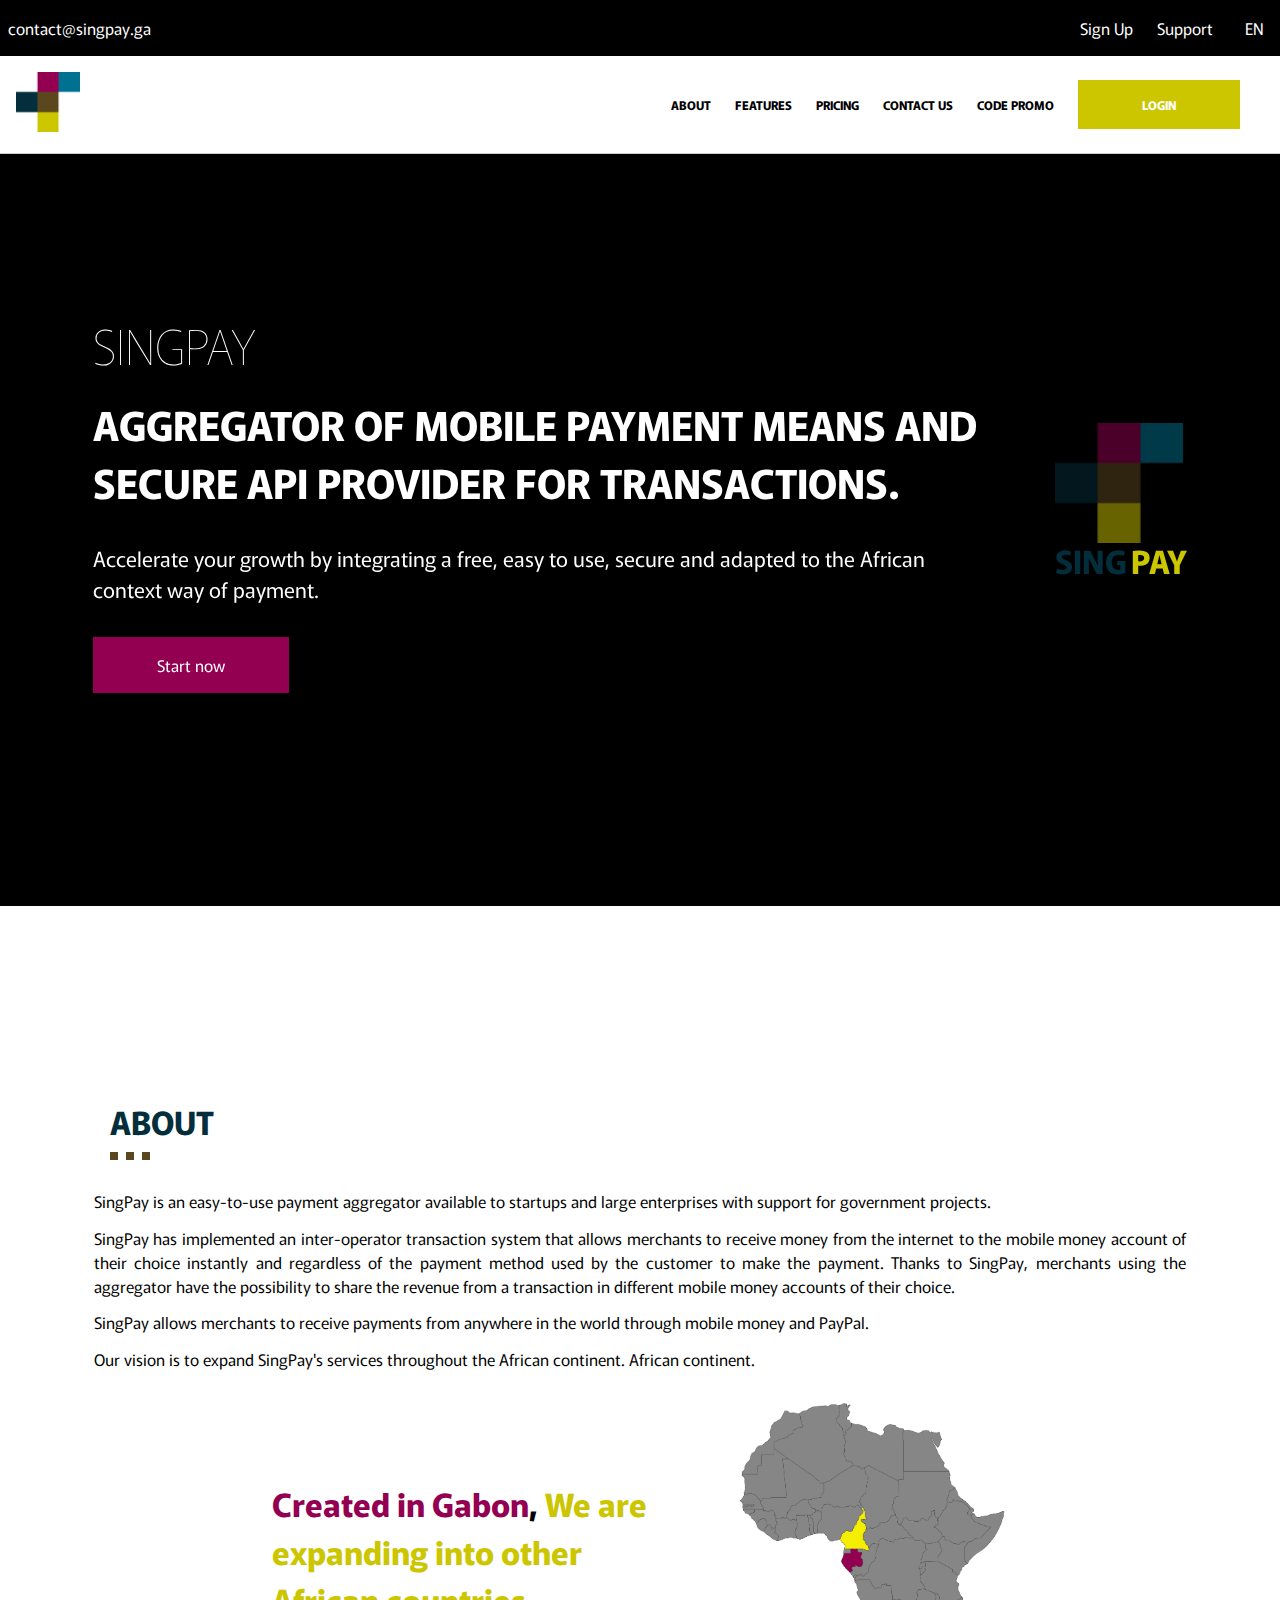
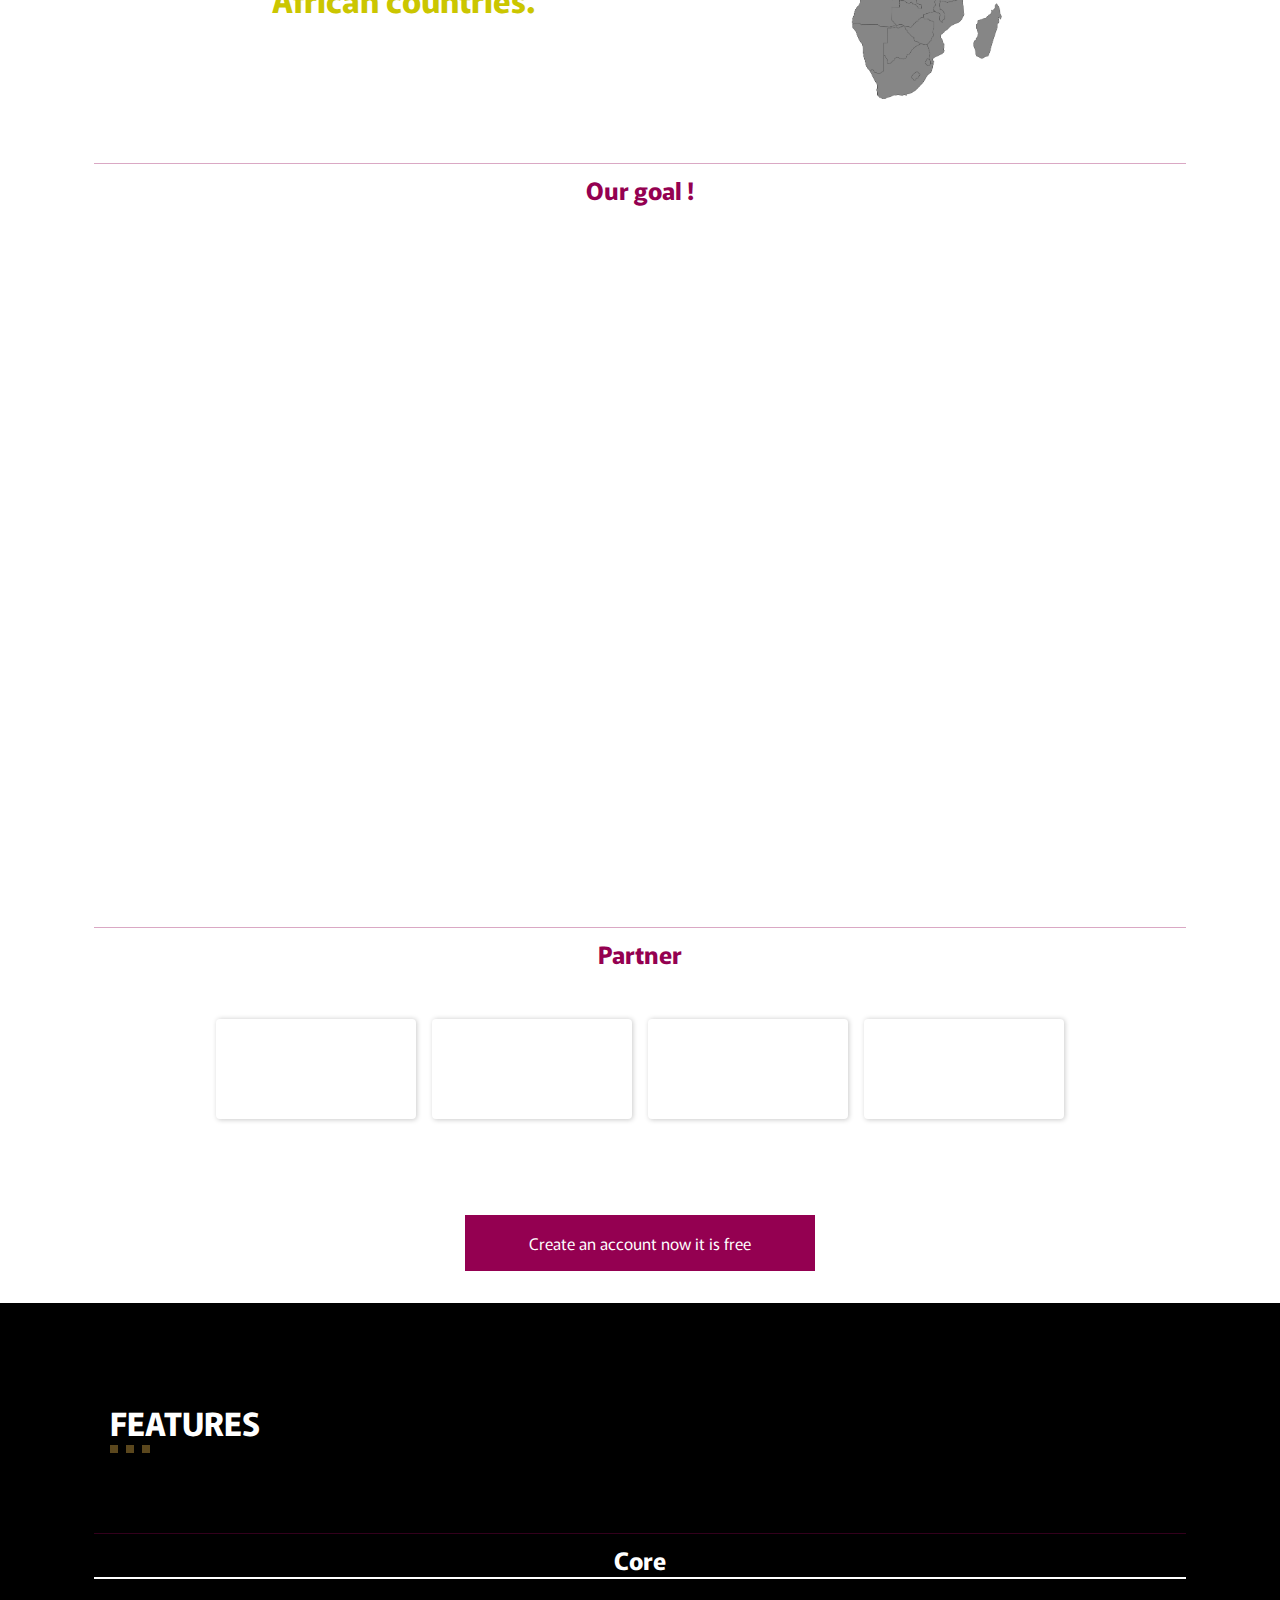
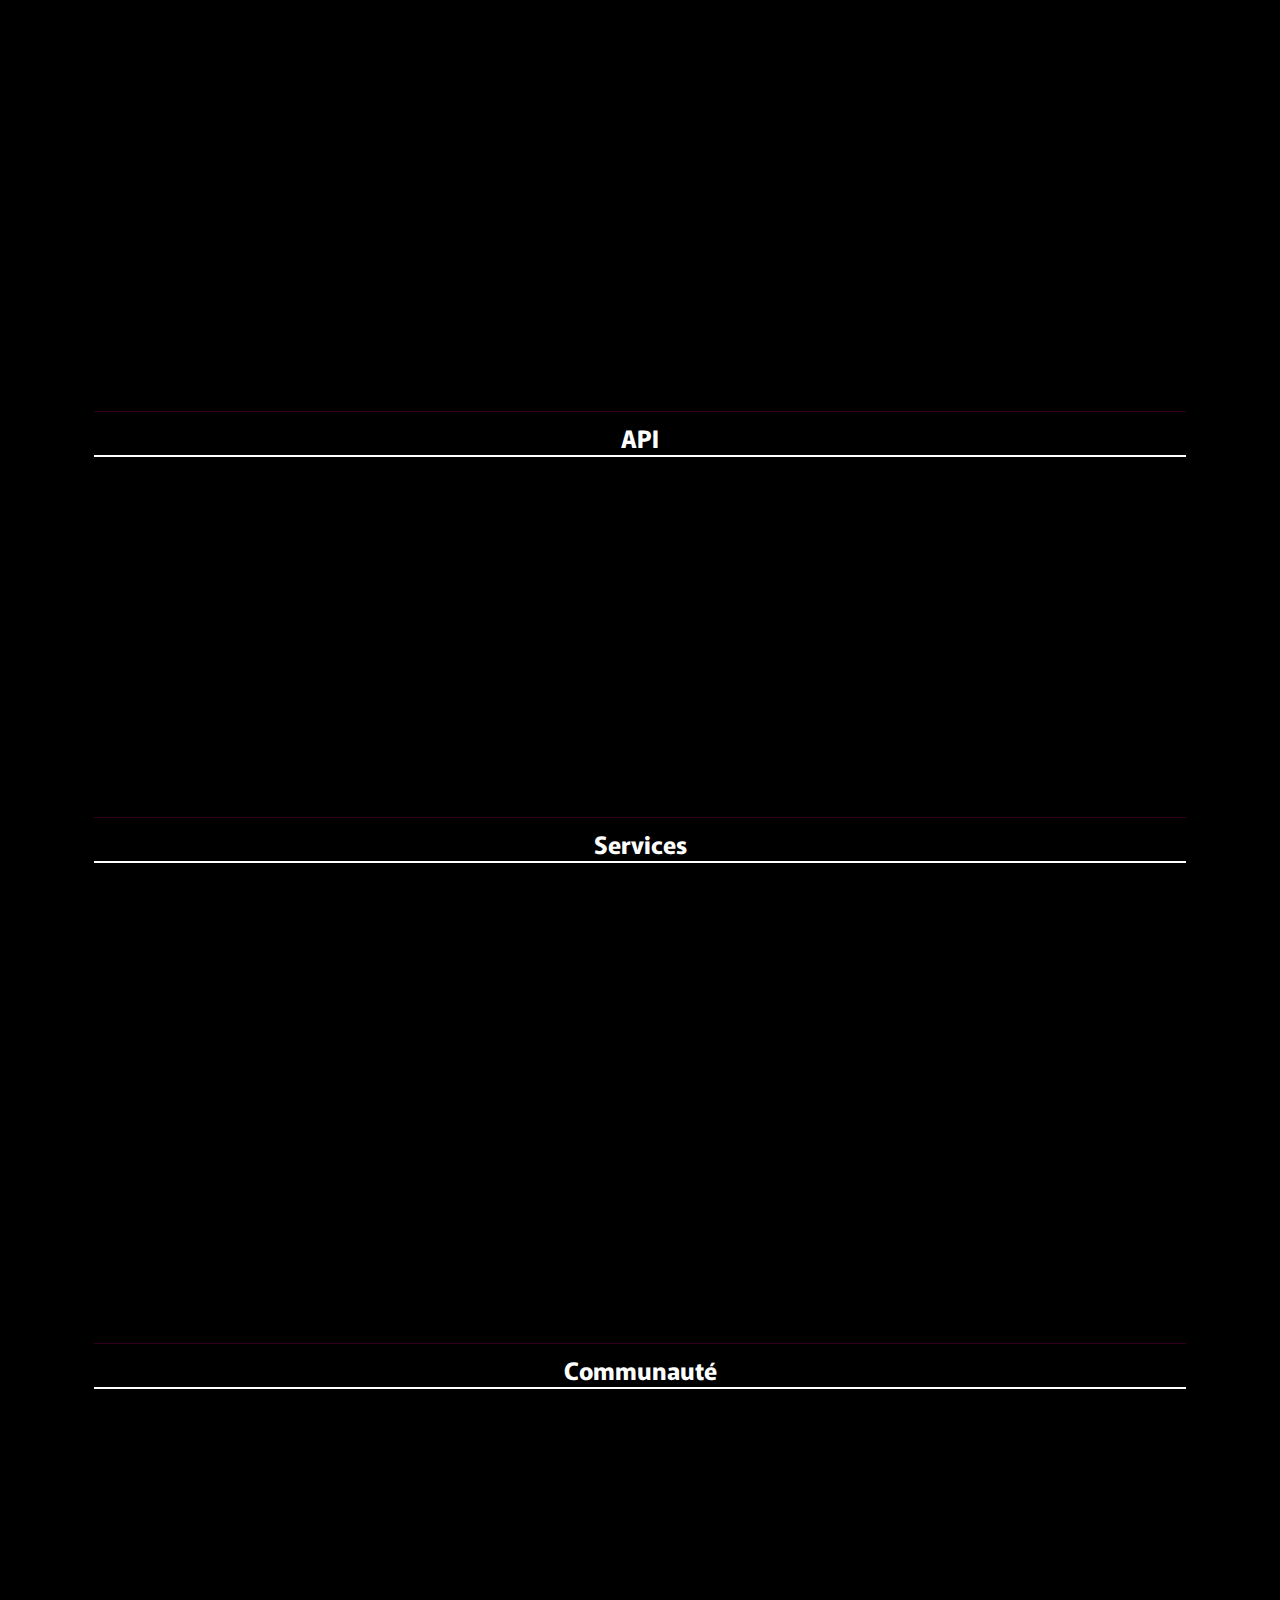
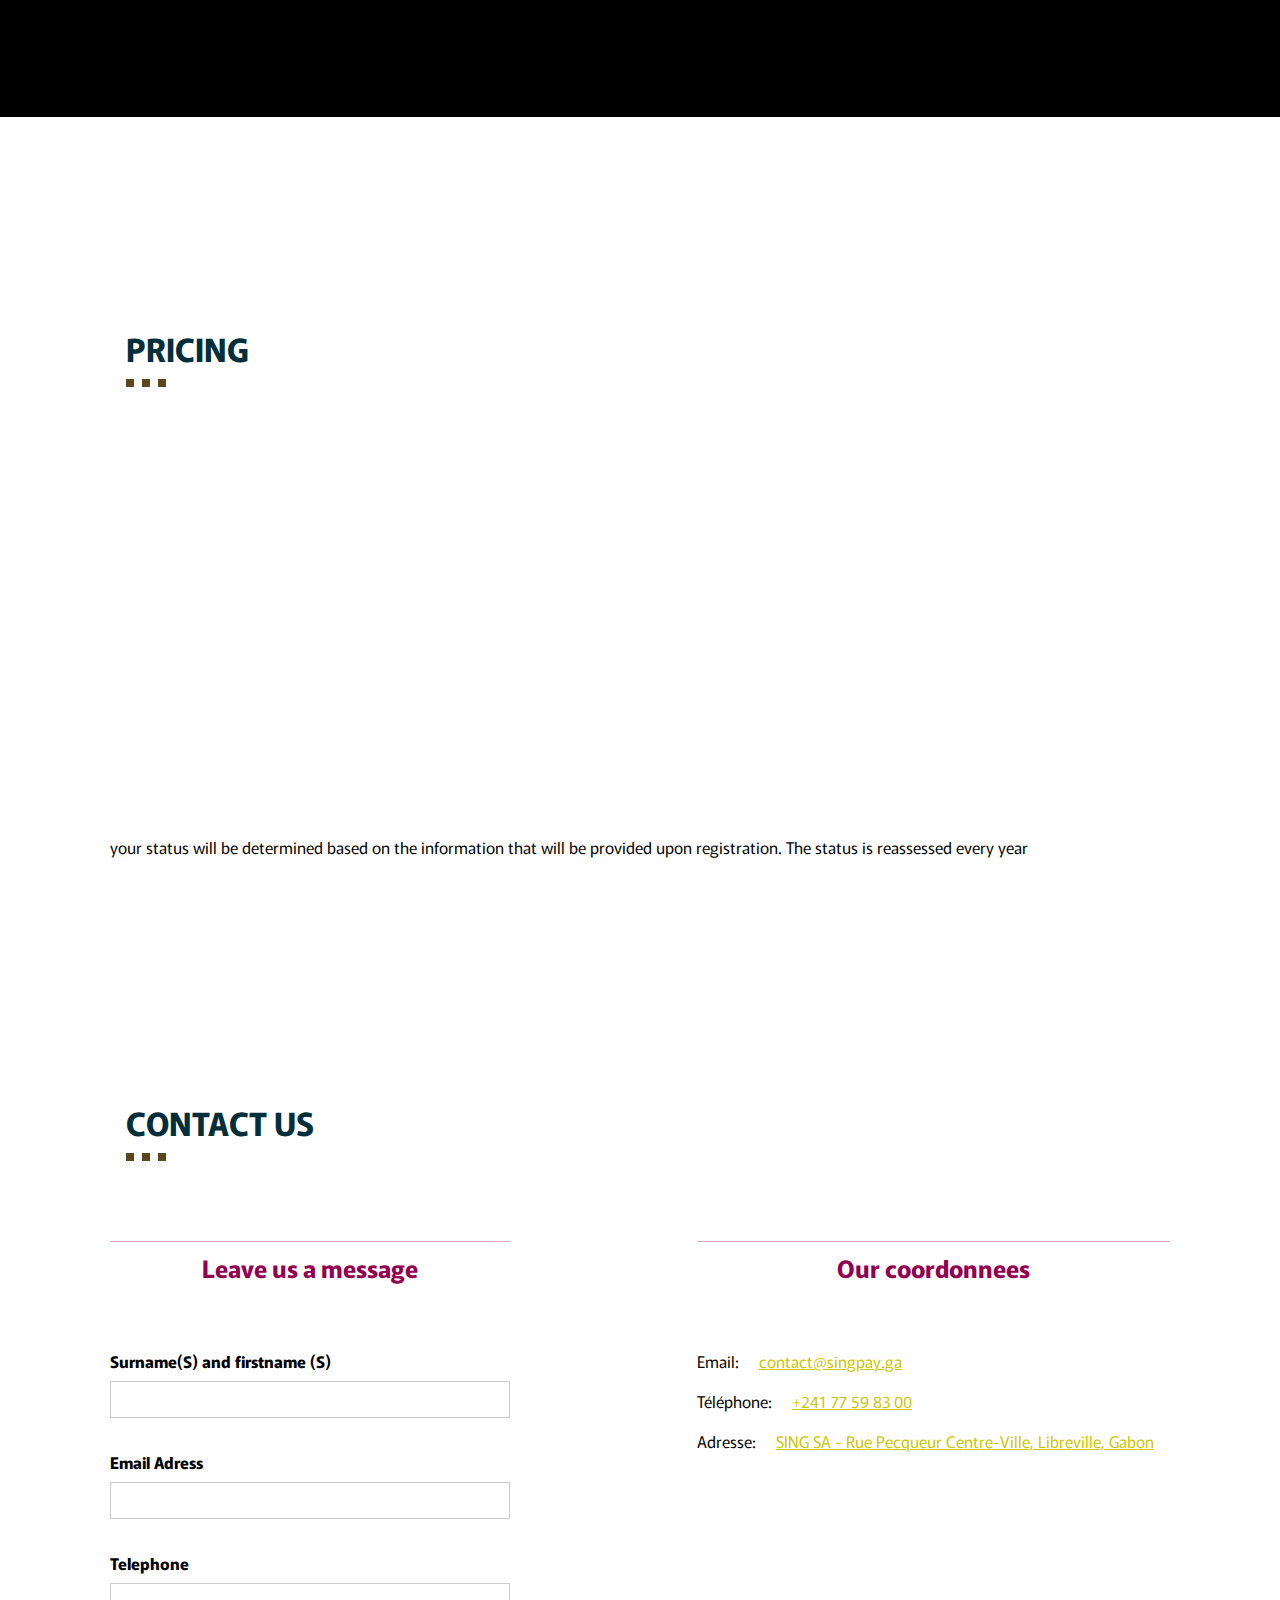
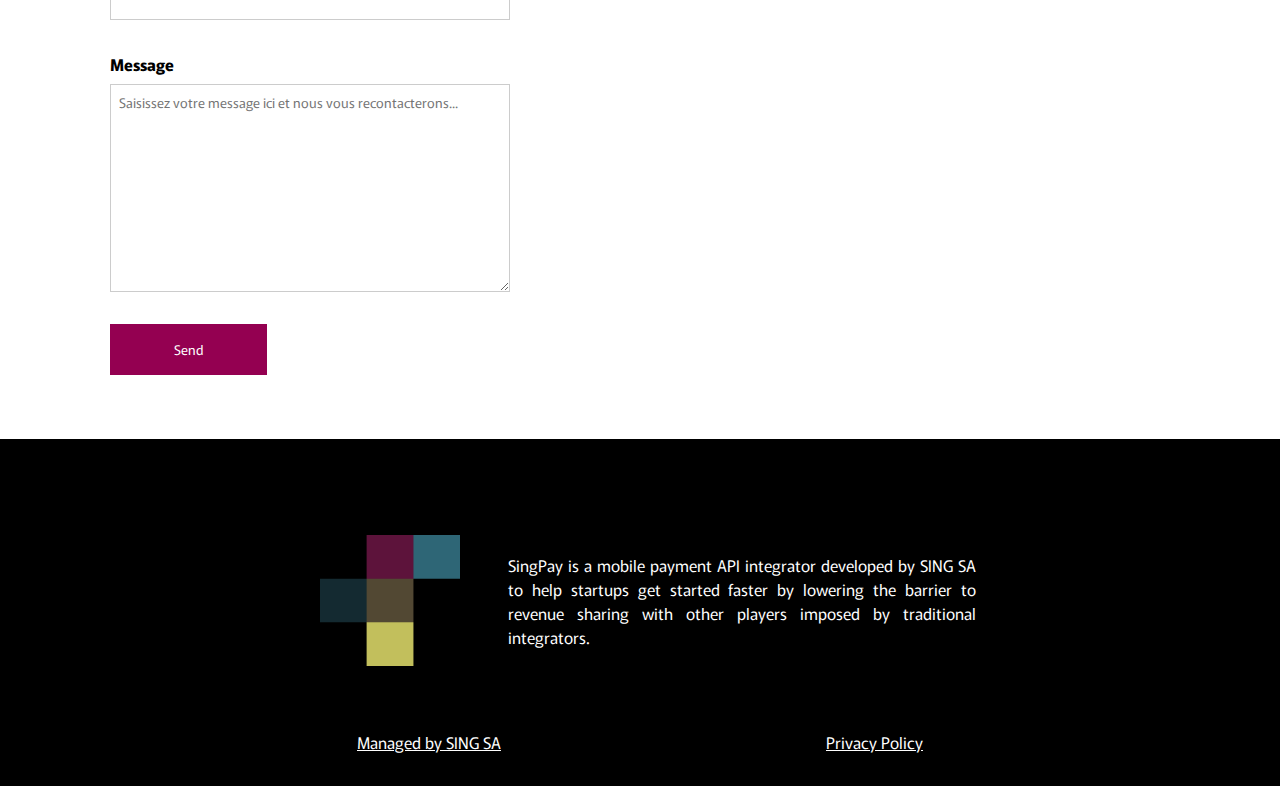
==== commit e3962a3e: "feat save" ====
--- a/index.html
+++ b/index.html
@@ -8,19 +8,26 @@
   <title>SingPay - Accelérer votre croissance en intégrant un moyen de paiement libre, simple d'utilisation, sécurisé et
     adapté au contexte africain.</title>
 
+  <link rel="apple-touch-icon" sizes="180x180" href="./favicon/apple-touch-icon.png">
+  <link rel="icon" type="image/png" sizes="32x32" href="./favicon/favicon-32x32.png">
+  <link rel="icon" type="image/png" sizes="16x16" href="./favicon/favicon-16x16.png">
+  <link rel="manifest" href="./favicon/site.webmanifest">
+  <meta name="msapplication-TileColor" content="#da532c">
+  <meta name="theme-color" content="#ffffff">
+
   <link href="https://unpkg.com/aos@2.3.1/dist/aos.css" rel="stylesheet">
   <script src="https://unpkg.com/aos@2.3.1/dist/aos.js"></script>
   <link rel="stylesheet" href="./lib/icomoon/style.css">
-  <link rel="stylesheet" href="https://cdnjs.cloudflare.com/ajax/libs/font-awesome/5.15.4/css/all.min.css"
-    integrity="sha512-1ycn6IcaQQ40/MKBW2W4Rhis/DbILU74C1vSrLJxCq57o941Ym01SwNsOMqvEBFlcgUa6xLiPY/NS5R+E6ztJQ=="
+
+  <link rel="stylesheet" href="https://cdnjs.cloudflare.com/ajax/libs/font-awesome/6.4.2/css/all.min.css"
+    integrity="sha512-z3gLpd7yknf1YoNbCzqRKc4qyor8gaKU1qmn+CShxbuBusANI9QpRohGBreCFkKxLhei6S9CQXFEbbKuqLg0DA=="
     crossorigin="anonymous" referrerpolicy="no-referrer" />
-  <link rel="stylesheet" href="https://cdnjs.cloudflare.com/ajax/libs/font-awesome/5.15.3/css/all.min.css"
-    integrity="sha512-iBBXm8fW90+nuLcSKlbmrPcLa0OT92xO1BIsZ+ywDWZCvqsWgccV3gFoRBv0z+8dLJgyAHIhR35VZc2oM/gI1w=="
-    crossorigin="anonymous" />
-  <link rel="preconnect" href="https://fonts.gstatic.com">
-  <link href="https://fonts.googleapis.com/css2?family=Asap&family=Asap+Condensed&family=Roboto&display=swap"
+
+  <link rel="preconnect" href="https://fonts.googleapis.com">
+  <link rel="preconnect" href="https://fonts.gstatic.com" crossorigin>
+  <link href="https://fonts.googleapis.com/css2?family=Murecho:wght@100;300;400;500;700;800;900&display=swap"
     rel="stylesheet">
-  <link href="https://fonts.googleapis.com/css2?family=Bebas+Neue&display=swap" rel="stylesheet">
+
   <link rel="stylesheet" href="./style/style.css">
   <link rel="stylesheet" href="./style/header.css">
   <link rel="stylesheet" href="./style/home.css">
@@ -33,10 +40,6 @@
 </head>
 
 <body>
-
-  <video id="background-video" autoplay loop muted poster="images/SingPay.png">
-    <source src="images/SingPay.mp4" type="video/mp4">
-  </video>
 
   <header>
     <aside class="topbar">
@@ -84,9 +87,6 @@
     </aside>
   </header>
 
-  <section class="home">
-  </section>
-
   <section class="home home-data" id="welcome">
     <aside class="content" data-aos="fade-in">
       <span class="text-head">SingPay</span>
@@ -126,24 +126,24 @@
             publique.</p>
           <p class="about-main-p Advantage">SingPay a mis en place un système de transaction inter-opérateur qui permet
             aux marchands de recevoir de l'argent depuis internet sur le compte mobile money de leur choix de manière
-            instantanné et independemment du moyen de paiement utilisé par le client pour effectuer le paiement. Grâce à
+            instantané et independemment du moyen de paiement utilisé par le client pour effectuer la transaction. Grâce
+            à
             SingPay les marchands utilisant l'agrégateur ont la possibilité de partager le revenu d'une transaction dans
-            différent compte mobile money aux choix.</p>
-          <p class="about-main-p Advantage2">SingPay permet au marchand de recevoir des paiements depuis n'importe
+            différents comptes mobile money au choix.</p>
+          <p class="about-main-p Advantage2">SingPay permet aux marchands de recevoir des paiements depuis n'importe
             qu'elle pays du monde grâce au mobile money et à PayPal.</p>
           <p class="about-main-p Vision">Notre vision est d'étendre les services de SingPay sur l'ensemble du continent
             africain.</p>
 
           <div class="row1">
             <p><span class="created Create">Créé au Gabon</span>, <span class="extend Expand">Nous nous étendons dans
-                les autres pays
-                d'afrique.</span> </p>
+                la sous-region.</span> </p>
             <div class="img-container2">
               <img src="./images/africa_map.png" alt="">
             </div>
           </div>
 
-          <h3 class="Partner">Raison d'être de SingPay ?</h3>
+          <h3 class="Raison">Raison d'être de SingPay ?</h3>
 
           <div class="raison">
             <div class="img-container" data-aos="fade-right">
@@ -226,19 +226,22 @@
 
             <div class="features" data-aos="fade-up">
               <aside>
+                <i class="fa-solid fa-building-columns"></i>
                 <h4 class="Paiement">Paiement</h4>
                 <p class="PaimentExplain">Permettez à vos clients d’effectuer des paiements mobile money depuis votre
                   plateforme de paiement en ligne.</p>
               </aside>
 
               <aside>
-                <h4>Portefeuille</h4>
-                <p class="WordPressExplain">SingPay encapsule les comptes réels des clients dans des Portefeuille.</p>
-              </aside>
-
-              <aside>
-                <h4>Transaction</h4>
-                <p class="PrestashopExplain">Dans le module core SingPay gère les paiements réels aux partenaires et
+                <i class="fa-solid fa-diagram-project"></i>
+                <h4 class="Wallet">Portefeuille</h4>
+                <p class="WalletExplain">SingPay encapsule les comptes réels des clients dans des Portefeuille.</p>
+              </aside>
+
+              <aside>
+                <i class="fa-solid fa-file-lines"></i>
+                <h4 class="Transaction">Transaction</h4>
+                <p class="TransactionExplain">Dans le module core SingPay gère les paiements réels aux partenaires et
                   associe chaque transaction au portefeuille correspondant.</p>
               </aside>
             </div>
@@ -249,8 +252,10 @@
 
             <div class="features large" data-aos="fade-up">
               <aside>
-                <h4 class="Wallet">SingPay Ref</h4>
-                <p class="WalletExplain">SingPay fournis aux developpeurs une API Restfull leur permettant de realiser
+                <i class="fa-solid fa-book"></i>
+                <h4 class="Documentation">SingPay Ref</h4>
+                <p class="DocumentationExplain">SingPay fournis aux developpeurs une API Restfull leur permettant de
+                  realiser
                   des interactions sur les Portefeuille, les transactions et les paiement.</p>
                 <a href="https://client.singpay.ga/doc/reference/index.html" class="ShowTuto">Voir la documentation</a>
               </aside>
@@ -263,22 +268,25 @@
 
             <div class="features" data-aos="fade-up">
               <aside>
-                <h4 class="Paiement">Workspace</h4>
-                <p class="PaimentExplain">En créant un compte sur la plateforme SingPay client, vous avez
+                <i class="fa-regular fa-window-maximize"></i>
+                <h4 class="Workspace">Workspace</h4>
+                <p class="WorkspaceExplain">En créant un compte sur la plateforme SingPay client, vous avez
                   automatiquement accès à SingPay Workspace. Cette plateforme vous permet d’accéder à vos identifiants
                   d’API, de gérer vos portefeuilles et vos transactions, d’accéder à l’API et de partager les
                   informations sur un portefeuille à vos partenaires.</p>
               </aside>
 
               <aside>
-                <h4>Sandbox</h4>
-                <p class="WordPressExplain">Juste apèrs votre inscription, SingPay vous crée un portefeuille virtuel. Ce
+                <i class="fa-solid fa-vial-circle-check"></i>
+                <h4 class="Sandbox">Sandbox</h4>
+                <p class="SandboxExplain">Juste apèrs votre inscription, SingPay vous crée un portefeuille virtuel. Ce
                   qui vous permet d’utiliser l’API comme si vous aviez un portefeuille réel.</p>
               </aside>
 
               <aside>
-                <h4>Externalisation</h4>
-                <p class="PrestashopExplain">Vous ne voulez pas réaliser de développement en ce qui concerne le
+                <i class="fa-solid fa-piggy-bank"></i>
+                <h4 class="Ext">Externalisation</h4>
+                <p class="ExtExplain">Vous ne voulez pas réaliser de développement en ce qui concerne le
                   paiement, vous pouvez externaliser votre processus de paiement en vous synchronisant avec notre
                   plateforme de paiment en ligne sécurisé sans avoir besoin de coder quoi que ce soit.</p>
               </aside>
@@ -290,20 +298,23 @@
 
             <div class="features" data-aos="fade-up">
               <aside>
-                <h4 class="Paiement">Plugin</h4>
-                <p class="PaimentExplain">Les développeurs qui utilisent SingPay au quotidien partagent leur expérience
+                <i class="fa-solid fa-plug-circle-plus"></i>
+                <h4 class="Plugin">Plugin</h4>
+                <p class="PluginExplain">Les développeurs qui utilisent SingPay au quotidien partagent leur expérience
                   en proposant des outils permettant de faciliter les intégrations dans différentes situations.</p>
               </aside>
 
               <aside>
-                <h4>Integration</h4>
-                <p class="WordPressExplain">Nous mettons systématiquement des ressources à votre disposition pour vous
+                <i class="fa-solid fa-handshake-angle"></i>
+                <h4 class="Integration">Integration</h4>
+                <p class="IntegrationExplain">Nous mettons systématiquement des ressources à votre disposition pour vous
                   aider à intégrer nos différentes solutions.</p>
               </aside>
 
               <aside>
-                <h4>Support</h4>
-                <p class="PrestashopExplain">Le support SingPay est constitué d'une Documentation de référence, d'un
+                <i class="fa-solid fa-person-harassing"></i>
+                <h4 class="Support">Support</h4>
+                <p class="SupportExplain">Le support SingPay est constitué d'une Documentation de référence, d'un
                   didactitiel vidéo et d'un contact support disponible 24/7 </p>
               </aside>
             </div>
@@ -370,6 +381,7 @@
 
               <h3 class="LetMessage">Laissez nous un message</h3>
 
+              <div class="divider"></div>
               <div class="form-group">
                 <label for="nom" class="Fullname">Nom et prénom</label>
                 <input id="nom" type="text">
@@ -387,7 +399,8 @@
 
               <div class="form-group">
                 <label for="message" class="Message">Message</label>
-                <textarea name="message" id="message" cols="30" rows="10"></textarea>
+                <textarea name="message" id="message" cols="30" rows="10"
+                  placeholder="Saisissez votre message ici et nous vous recontacterons..."></textarea>
               </div>
 
               <button class="pink-button Send" onclick="sendMessage()">Envoyer</button>
@@ -400,8 +413,17 @@
               <h3 class="Coordonne">Nos coordonnees</h3>
 
               <div class="coordonnees">
-                <a href="mailto://contact@singpay.ga">contact@singpay.ga</a>
-                <a href="tel://+241077598300"> +241 77 59 83 00</a>
+                <p>Email:
+                  <a href="mailto://contact@singpay.ga">contact@singpay.ga</a>
+                </p>
+                <p>
+                  Téléphone:
+                  <a href="tel://+241077598300"> +241 77 59 83 00</a>
+                </p>
+                <p>
+                  Adresse:
+                  <a href="https://www.sing.ga">SING SA - Rue Pecqueur Centre-Ville, Libreville, Gabon</a>
+                </p>
               </div>
 
             </div>
--- a/style/style.css
+++ b/style/style.css
@@ -2,28 +2,16 @@
   padding: 0;
   margin: 0;
   box-sizing: border-box;
-  font-family: 'Asap', sans-serif;
+  font-family: 'Murecho', sans-serif;
   scroll-behavior: smooth;
 }
-
-#background-video {
-  width: 70vw;
-  height: 100vh;
-  object-fit: contain;
-  position: fixed;
-  left: 15vw;
-  right: 15vw;
-  top: 6vh;
-  bottom: 0;
-  z-index: -1;
-}
-
 
 /*Main*/
 
 p {
   line-height: 1.5em;
   text-align: justify;
+  font-size: 1.0em;
 }
 
 .home {
@@ -40,7 +28,7 @@
 
 section .section-wrapper {
   width: 1124px;
-  max-width: 95%;
+  max-width: 100%;
   padding: 1rem;
 }
 
@@ -54,8 +42,11 @@
 
 h3 {
   color: #940051;
-  text-transform: uppercase;
-  font-size: 14px;
+  font-size: 1.5em;
+  text-align: center;
+  padding-top: 0.5rem;
+  border-top: 1px solid #94005157;
+  margin-top: 16rem;
 }
 
 /* dropdown*/
@@ -173,7 +164,7 @@
   font-weight: bold;
   margin-top: 6rem;
   margin-bottom: 0.5rem;
-  font-size: 1.3em;
+  font-size: 2.0em;
 }
 
 .section-title .squares {
@@ -209,14 +200,4 @@
 
 button {
   border: none;
-}
-
-@media (max-width: 700px) {
-  #background-video {
-    width: 100vw;
-    height: 100vh;
-    top: 0;
-    left: 0;
-    right: 0;
-  }
 }--- a/style/home.css
+++ b/style/home.css
@@ -9,17 +9,21 @@
   justify-content: space-evenly;
   align-items: center;
   padding: 2rem;
-  height: 100vh;
+  height: 90vh;
   background: transparent;
   background-repeat: no-repeat;
   background-size: cover;
   width: 100vw;
-  min-width: 100vw;
+  max-width: 100vw;
   z-index: -10;
 }
 
 .home-data {
-  background: linear-gradient(#000000bb, #000000bb), url(../images/background.jpg);
+  background: linear-gradient(#000000a1, #00000025), url(https://images.unsplash.com/photo-1628527304948-06157ee3c8a6?auto=format&fit=crop&q=80&w=2070&ixlib=rb-4.0.3&ixid=M3wxMjA3fDB8MHxwaG90by1wYWdlfHx8fGVufDB8fHx8fA%3D%3D);
+  background-position: center;
+  background-size: cover;
+  max-width: 100%;
+  overflow: hidden;
 }
 
 .home .illustration .logo {
@@ -32,18 +36,20 @@
   flex-direction: column;
   justify-content: flex-start;
   align-items: flex-start;
-  max-width: 500px;
+  max-width: 900px;
 }
 
 .home .content .text-head {
   text-transform: uppercase;
   padding-bottom: 1rem;
   color: #fff;
+  font-size: 3.0em;
+  font-weight: 100;
 }
 
 .home .content .text-title {
   padding-bottom: 2rem;
-  font-size: 1.7em;
+  font-size: 2.5em;
   text-transform: uppercase;
   font-weight: bold;
   color: white;
@@ -51,8 +57,10 @@
 
 .home .content p {
   padding-bottom: 2rem;
-  font-size: 1.0em;
+  font-size: 1.3em;
   color: white;
+  font-weight: normal;
+  text-align: start;
 }
 
 .home .illustration .singpay .blue {
@@ -71,4 +79,16 @@
   .home .illustration {
     display: none;
   }
+
+  .home .content .text-head {
+    font-size: 1.5em;
+  }
+
+  .home .content .text-title {
+    font-size: 1.7em;
+  }
+
+  .home .content p {
+    font-size: 1.0em;
+  }
 }--- a/style/about.css
+++ b/style/about.css
@@ -1,6 +1,6 @@
 
 .about-main-p {
-  margin-top: 2rem;
+  margin-top: 0.8rem;
 }
 
 .about article {
@@ -101,15 +101,18 @@
 
 .raison-text i {
   font-size: 2.0em;
-  color: #777;
+  color: #5B471D;
   padding-right: 1rem;
   position: relative;
   bottom: 2rem;
 }
 
 .raison-text p {
-  font-size: 1.2rem;
-  color: #777;
+  font-size: 1.3rem;
+  text-align: start;
+  color: black;
+  font-weight: 900;
+  color: #5B471D;
 }
 
 .raison .img-container {
@@ -119,7 +122,7 @@
   max-width: 100vw;
   overflow: hidden;
   margin: 1rem;
-  border: 4px solid #CBC600;
+  border: 4px solid #5B471D;
   display: flex;
   justify-content: center;
   align-items: center;
--- a/style/feature.css
+++ b/style/feature.css
@@ -1,11 +1,21 @@
+
+.feature h1 {
+  margin-top: 0rem;
+  margin-bottom: 0;
+  color: white;
+}
 
 .feature {
-  background: #fafafa;
+  background: linear-gradient(rgba(133, 20, 73, 0.678), rgba(128, 2, 73, 0.765)), url(../images/background.jpg);
+  background-size: cover;
+  background-position: center;
+  background-attachment: fixed;
   padding: 1rem;
 }
 
 .feature h3 {
-  border-bottom: 2px solid #940051;
+  border-bottom: 2px solid white;
+  color: white;
   margin-bottom: 2rem;
   margin-top: 4rem;
 }
@@ -23,12 +33,25 @@
   width: 400PX;
   max-width: 100%;
   flex: 1;
+  display: flex;
+  flex-direction: column;
+  align-items: center;
+}
+
+.feature .features aside h4 {
+  color: #940051;
+}
+
+.feature .features aside i {
+  color: #940051;
+  font-size: 2.0em;
 }
 
 .feature .features aside p {
   padding-top: 2rem;
   padding-bottom: 1rem;
   color: #777;
+  text-align: start;
 }
 
 .feature .features aside a {
--- a/style/pricing.css
+++ b/style/pricing.css
@@ -6,6 +6,7 @@
   justify-content: flex-start;
   margin: 2rem;
   flex-wrap: wrap;
+  align-items: flex-start;
 }
 
 .offres .offre {
@@ -14,6 +15,7 @@
   max-width: 100%;
   margin-top: 2rem;
   margin: 1rem;
+  box-shadow: 1px 0.5px 10px #00000025;
 }
 
 .offres .offre .title {
@@ -25,15 +27,17 @@
 
 .offres .offre .detail {
   padding: 1rem;
-  height: 8rem;
-  background: #ccc;
-  color: #444;
+  height: 12rem;
+  color: #252424;
+  flex: 1;
+  text-align: start;
+  text-align: center;
 }
 
 .offres .offre .taux {
-  padding: 2rem;
-  background: #CBC600;
-  color: white;
+  padding: 1rem;
+  color: #CBC600;
   text-align: center;
+  font-weight: bold;
 }
 
--- a/style/contact.css
+++ b/style/contact.css
@@ -12,6 +12,10 @@
   max-width: 100%;
 }
 
+.contact-form .divider {
+  margin-top: 4rem;
+}
+
 .form-group {
   display: flex;
   flex-direction: column;
@@ -21,12 +25,12 @@
 
 .form-group input, .form-group textarea {
   border: none;
-  background: #eee;
-  padding: 0.4rem;
+  padding: 0.5rem;
+  border: 1px solid #cccccc;
 }
 
 .form-group label {
-  font-size: 12px;
+  font-size: 16px;
   font-weight: bold;
   padding-bottom: 0.5rem;
 }
@@ -44,11 +48,14 @@
 .coordonnees {
   display: flex;
   flex-direction: column;
+  gap: 1rem;
+  align-items: flex-start;
+  margin-top: 4rem;
 }
 
 .coordonnees a {
   padding: 1rem;
-  color: #777;
+  color: #CBC600;
 }
 
 h3 {
